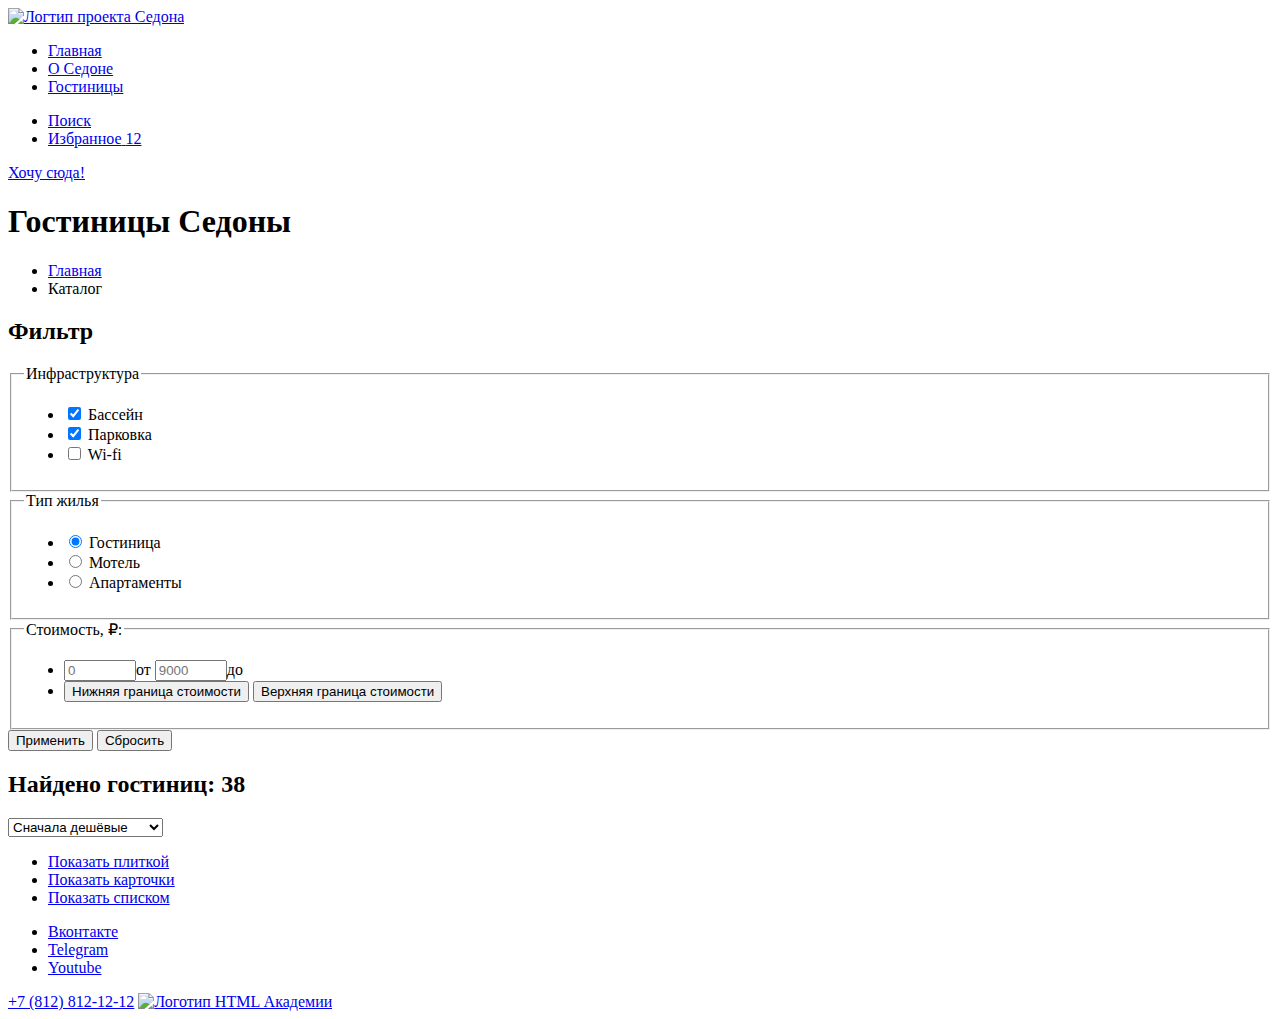
==== catalog.html @ f73c1d88 "Исправление ошибок в каталоге" ====
<!DOCTYPE html>
<html lang="ru">

  <head>
    <meta charset="utf-8">
    <title>Каталог</title>
  </head>
  <body>
    <header class="main-header">
      <a href="index.html">
        <img class="main-header-logo" src="" alt="Логтип проекта Седона">
      </a>
      <nav class="navigation">
        <ul class="navigation-list">
          <li class="navigation-item">
            <a class="navigation-link" href="index.html">Главная</a>
          </li>
          <li class="navigation-item">
            <a class="navigation-link" href="#">О Седоне</a>
          </li>
          <li class="navigation-item">
            <a class="navigation-link-selected" href="catalog.html">Гостиницы</a>
          </li>
        </ul>
        <ul class="navigation-user">
          <li class="navigation-user-item">
            <a class="navigation-user-link-search" href="#">
              <span class="visually-hidden">Поиск</span></a>
          </li>
          <li class="navigation-user-item">
            <a class="navigation-user-link-favorite" href="#">
              <span class="visually-hidden">Избранное</span>
              <span class="notification-favorite">12</span></a>
          </li>
        </ul>
        <a class="navigation-link-wanna-go-here" href="#">Хочу сюда!</a>
      </nav>
    </header>
    <main class="main-catalog">
      <header class="inner-header">
        <h1 class="inner-header-title">Гостиницы Седоны</h1>
        <ul class="breadcrumbs">
          <li class="breadcrumbs-item">
            <a class="breadcrumbs-link" href="index.html">Главная</a>
          </li>
          <li class="breadcrumbs-item">
            <a class="breadcrumbs-link">Каталог</a>
          </li>
        </ul>
      </header>
      <section class="catalog-filter">
        <h2 class="visually-hidden">Фильтр</h2>
        <form class="catalog-filter" action="https://echo.htmlacademy.ru/" method="get">
          <fieldset class="catalog-filter-group" title="Выберите необходимые пункты">
            <legend class="catalog-filter-title">Инфраструктура</legend>
            <ul class="catalog-filter-list">
              <li class="catalog-filter-list-item">
                <label class="control">
                  <input class="control-input" type="checkbox" name="swimmingpool" checked>

                  Бассейн
                </label>
              </li>
              <li class="catalog-filter-list-item">
                <label class="control">
                  <input class="control-input" type="checkbox" name="parking" checked>

                  Парковка
                </label>
              </li>
              <li class="catalog-filter-list-item">
                <label class="control">
                  <input class="control-input" type="checkbox" name="wi-fi">

                  Wi-fi
                </label>
              </li>
            </ul>
          </fieldset>

          <fieldset class="catalog-filter-group" title="Выберите тип жилья">
            <legend class="catalog-filter-title">Тип жилья</legend>
            <ul class="catalog-filter-list">
              <li class="catalog-filter-item">
                <label class="control">
                  <input class="control-input" type="radio" name="type-of-housing" value="hotel" checked>
                  Гостиница
                </label>
              </li>
              <li class="catalog-filter-item">
                <label class="control">
                  <input class="control-input" type="radio" name="type-of-housing" value="motel">
                  Мотель
                </label>
              </li>
              <li class="catalog-filter-item">
                <label class="control">
                  <input class="control-input" type="radio" name="type-of-housing" value="apartments">
                  Апартаменты
                </label>
              </li>
            </ul>
          </fieldset>
          <fieldset class="catalog-filter-group" title="Введите стоимость">
            <legend class="catalog-filter-title">Стоимость, ₽:</legend>
            <ul class="catalog-filter-group-price">
              <li class="catalog-filter-group-price-inputs">
                <label class="catalog-filter-price-range"><input type="number" placeholder="0" min="0" max="9000"
                    name="min-price-interval">от</label>
                <label class="catalog-filter-price-range"><input type="number" placeholder="9000" min="0" max="9000"
                    name="max-price-interval">до</label>
              </li>
              <li class="catalog-filter-group-price-slider">
                <button class="catalog-filter-group-price-slider-button-min" type="button">
                  <span class="visually-hidden">Нижняя граница стоимости</span>
                </button>
                <button class="catalog-filter-group-price-slider-button-max" type="button">
                  <span class="visually-hidden">Верхняя граница стоимости</span>
                </button>
              </li>
            </ul>
          </fieldset>
          <button class="catalog-filter-button-submit" type="submit">Применить</button>
          <button class="catalog-filter-button-reset" type="reset">Сбросить</button>
        </form>
      </section>
      <section class="catalog-filter-results">
        <h2 class="catalog-filter-results-title">Найдено гостиниц: <span
            class="catalog-filter-results-title-quantity">38</span></h2>
        <select class="catalog-filter-results-select">
          <option value="cheap">Сначала дешёвые</option>
          <option value="expensive">Сначала дорогие</option>
          <option value="popular">Сначала популярные</option>
        </select>
        <ul class="catalog-filter-results-view-buttons">
          <li class="catalog-filter-results-view-item">
            <a href="#" class="catalog-filter-results-button-selected">
              <span class="visually-hidden">Показать плиткой</span>
            </a>
          </li>
          <li class="catalog-filter-results-view-item">
            <a class="catalog-filter-results-button" href="#">
              <span class="visually-hidden">Показать карточки</span>
            </a>
          </li>
          <li class="catalog-filter-results-view-item">
            <a class="catalog-filter-results-button" href="#">
              <span class="visually-hidden">Показать списком</span>
            </a>
          </li>
        </ul>
      </section>
    </main>
    <footer class="catalog-footer">
      <section class="footer-social">
        <ul class="footer-social-list">
          <li class="footer-social-list-item">
            <a class="footer-social-list-vk" href="https://vk.com/htmlacademy">
              <span class="visually-hidden">Вконтакте</span>
            </a>
          </li>
          <li class="footer-social-list-item">
            <a class="footer-social-list-telegram" href="https://t.me/htmlacademy">
              <span class="visually-hidden">Telegram</span>
            </a>
          </li>
          <li class="footer-social-list-item">
            <a class="footer-social-list-youtube" href="https://www.youtube.com/user/htmlacademyru">
              <span class="visually-hidden">Youtube</span>
            </a>
          </li>
        </ul>
      </section>
      <a class="phone-number" href="tel:+78128121212">+7 (812) 812-12-12</a>
      <a class="htmlacademy-link" href="https://htmlacademy.ru/">
        <img class="htmlacademy-logo" src="" alt="Логотип HTML Академии">
      </a>
    </footer>
  </body>
</html>
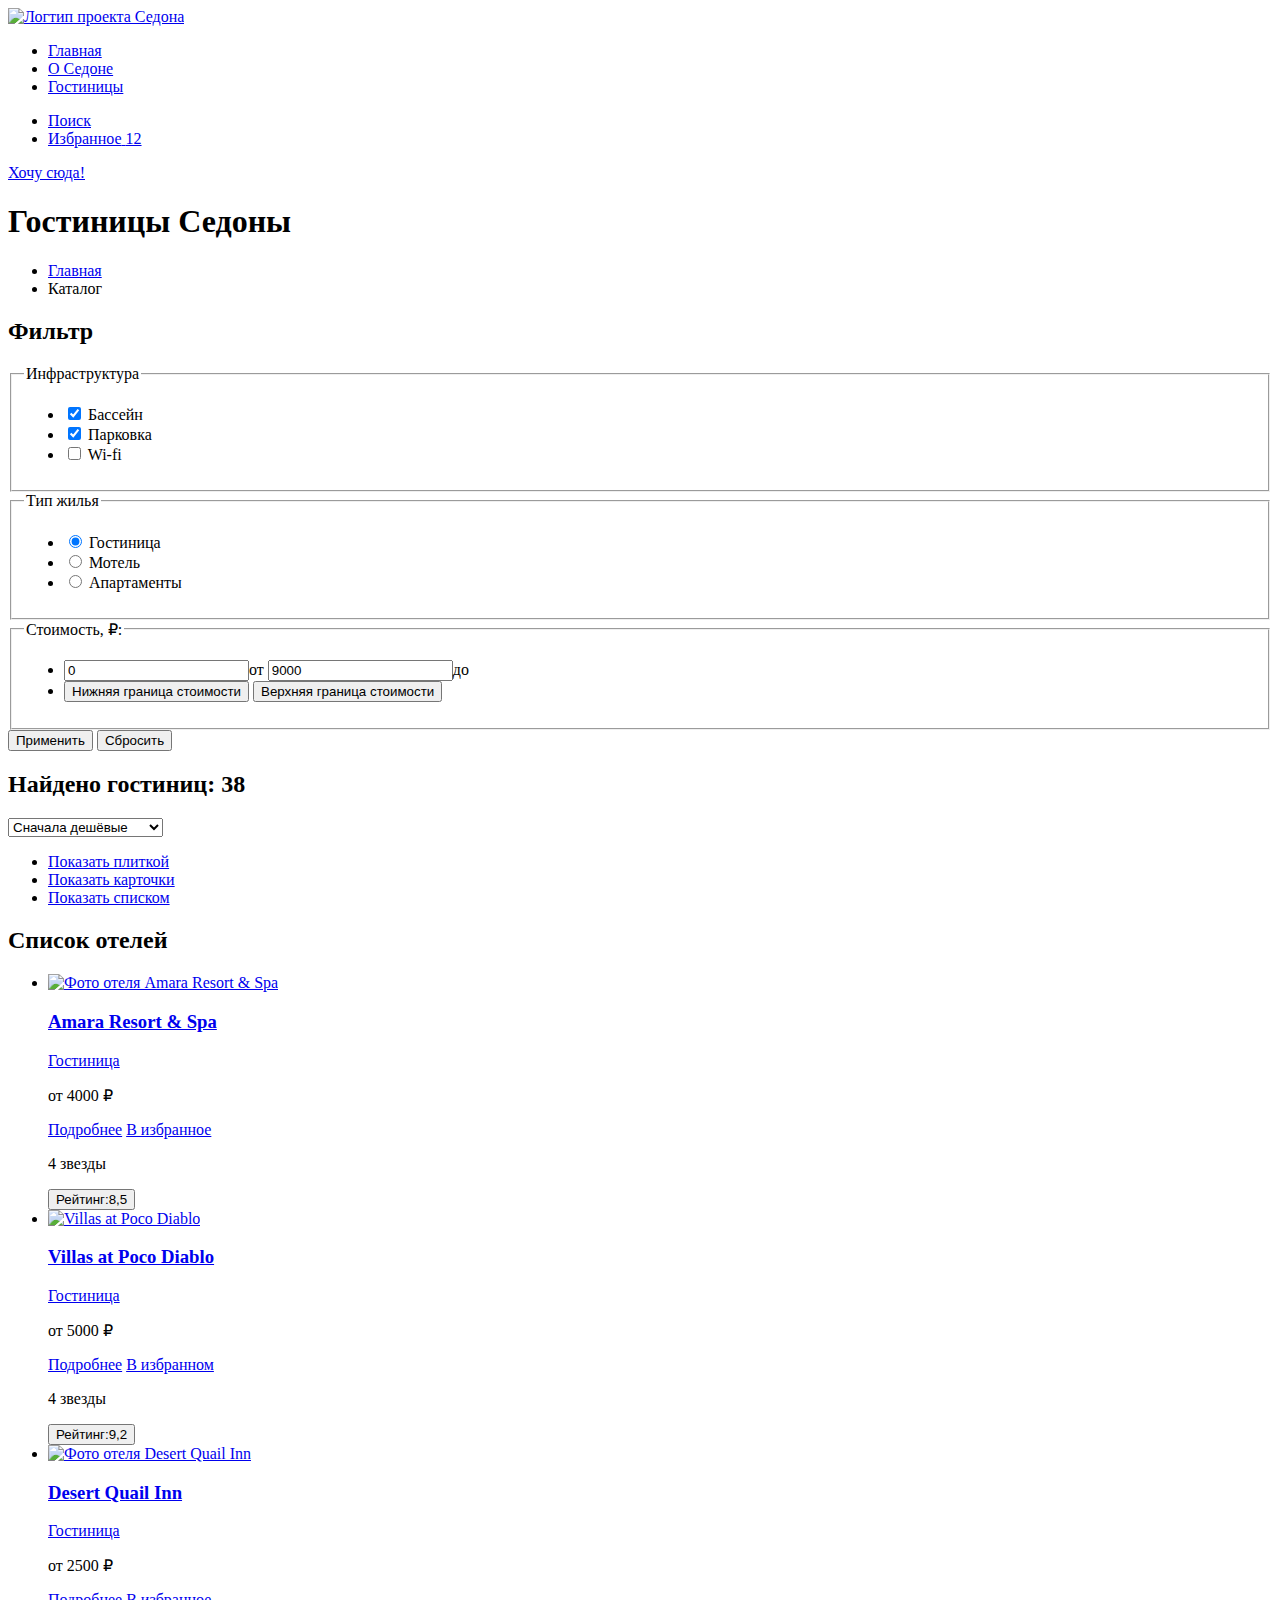
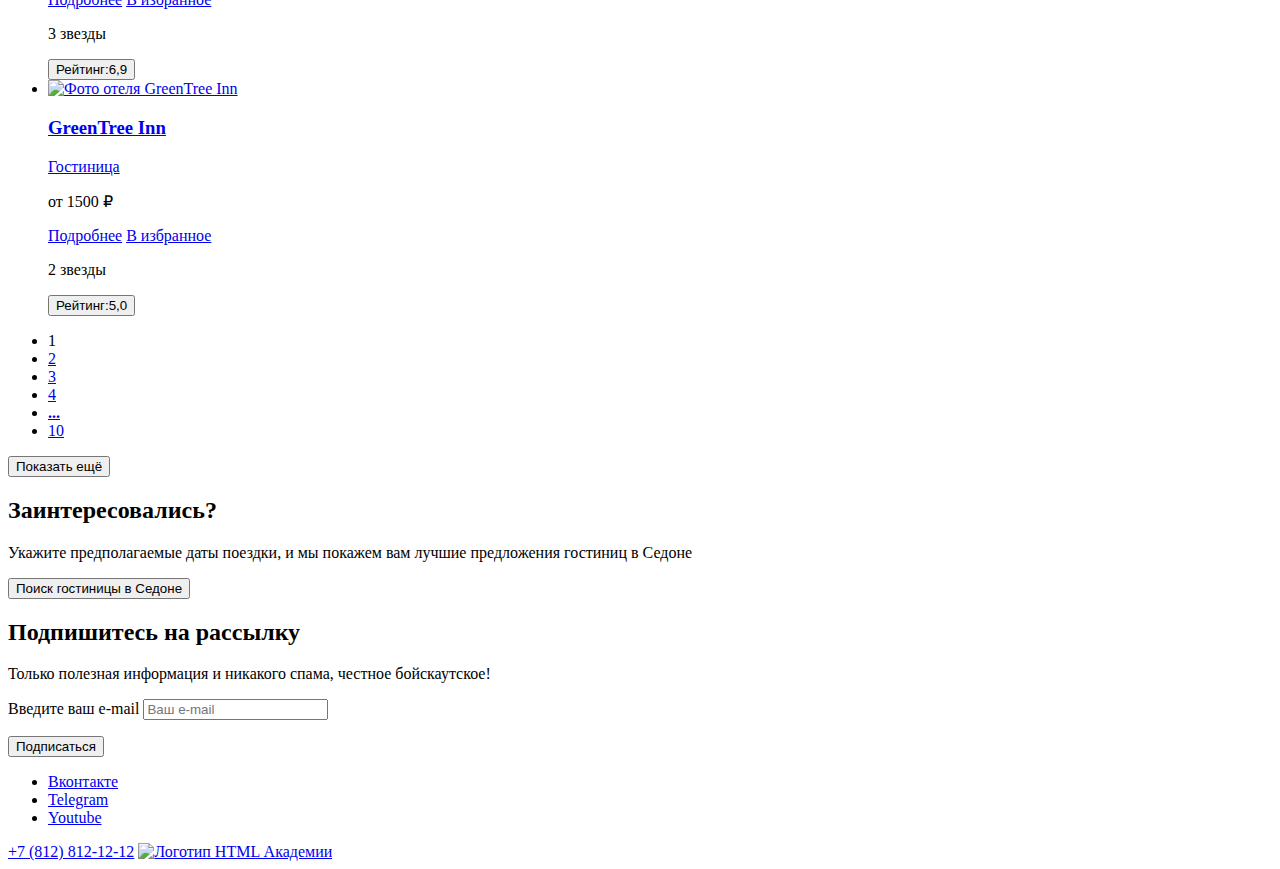
==== commit 10deff62: "Добавляет разметку главной и каталога" ====
--- a/catalog.html
+++ b/catalog.html
@@ -33,7 +33,7 @@
               <span class="notification-favorite">12</span></a>
           </li>
         </ul>
-        <a class="navigation-link-wanna-go-here" href="#">Хочу сюда!</a>
+        <a class="button button-brown" href="#">Хочу сюда!</a>
       </nav>
     </header>
     <main class="main-catalog">
@@ -77,7 +77,6 @@
               </li>
             </ul>
           </fieldset>
-
           <fieldset class="catalog-filter-group" title="Выберите тип жилья">
             <legend class="catalog-filter-title">Тип жилья</legend>
             <ul class="catalog-filter-list">
@@ -104,17 +103,17 @@
           <fieldset class="catalog-filter-group" title="Введите стоимость">
             <legend class="catalog-filter-title">Стоимость, ₽:</legend>
             <ul class="catalog-filter-group-price">
-              <li class="catalog-filter-group-price-inputs">
-                <label class="catalog-filter-price-range"><input type="number" placeholder="0" min="0" max="9000"
+              <li class="catalog-filter-price-inputs">
+                <label class="catalog-filter-price-range"><input type="number" value="0" min="0"
                     name="min-price-interval">от</label>
-                <label class="catalog-filter-price-range"><input type="number" placeholder="9000" min="0" max="9000"
+                <label class="catalog-filter-price-range"><input type="number" value="9000" min="0"
                     name="max-price-interval">до</label>
               </li>
-              <li class="catalog-filter-group-price-slider">
-                <button class="catalog-filter-group-price-slider-button-min" type="button">
+              <li class="catalog-filter-price-slider">
+                <button class="catalog-filter-button-min" type="button">
                   <span class="visually-hidden">Нижняя граница стоимости</span>
                 </button>
-                <button class="catalog-filter-group-price-slider-button-max" type="button">
+                <button class="catalog-filter-button-max" type="button">
                   <span class="visually-hidden">Верхняя граница стоимости</span>
                 </button>
               </li>
@@ -134,7 +133,7 @@
         </select>
         <ul class="catalog-filter-results-view-buttons">
           <li class="catalog-filter-results-view-item">
-            <a href="#" class="catalog-filter-results-button-selected">
+            <a class="catalog-filter-results-button-item catalog-filter-results-button-item-selected" href="#">
               <span class="visually-hidden">Показать плиткой</span>
             </a>
           </li>
@@ -149,6 +148,125 @@
             </a>
           </li>
         </ul>
+      </section>
+      <section class="catalog-cards">
+        <h2 class="visually-hidden">Список отелей</h2>
+        <ul class="catalog-cards-list">
+          <li class="catalog-cards-item">
+            <a class="card-link" href="#">
+              <img class="card-image" src="#" alt="Фото отеля Amara Resort & Spa">
+              <h3 class="card-title">Amara Resort & Spa</h3>
+              <p class="card-type-of-housing">Гостиница</p>
+            </a>
+            <p class="card-price">от 4000 ₽</p>
+            <p class="card-price-buttons">
+              <a class="button button-brown" href="#">Подробнее</a>
+              <a class="button button-blue" href="#">В избранное</a>
+            </p>
+            <div class="catalog-card-rating">
+              <p class="rating-star rating-star-four">
+                <span class="visually-hidden">4 звезды</span>
+              </p>
+            </div>
+            <button class="button button-gray" type="button">Рейтинг:8,5</button>
+          </li>
+          <li class="catalog-cards-item">
+            <a class="card-link" href="#">
+              <img class="card-image" src="#" alt="Villas at Poco Diablo">
+              <h3 class="card-title">Villas at Poco Diablo</h3>
+              <p class="card-type-of-housing">Гостиница</p>
+            </a>
+            <p class="card-price">от 5000 ₽</p>
+            <p class="card-price-buttons">
+              <a class="button button-brown" href="#">Подробнее</a>
+              <a class="button button-green" href="#">В избранном</a>
+            </p>
+            <div class="catalog-card-rating">
+              <p class="rating-star rating-star-four">
+                <span class="visually-hidden">4 звезды</span>
+              </p>
+            </div>
+            <button class="button button-gray" type="button">Рейтинг:9,2</button>
+          </li>
+          <li class="catalog-cards-item">
+            <a class="card-link" href="#">
+              <img class="card-image" src="#" alt="Фото отеля Desert Quail Inn">
+              <h3 class="card-title">Desert Quail Inn</h3>
+              <p class="card-type-of-housing">Гостиница</p>
+            </a>
+            <p class="card-price">от 2500 ₽</p>
+            <p class="card-price-buttons">
+              <a class="button button-brown" href="#">Подробнее</a>
+              <a class="button button-blue" href="#">В избранное</a>
+            </p>
+            <div class="catalog-card-rating">
+              <p class="rating-star rating-star-three">
+                <span class="visually-hidden">3 звезды</span>
+              </p>
+            </div>
+            <button class="button button-gray" type="button">Рейтинг:6,9</button>
+          </li>
+          <li class="catalog-cards-item">
+            <a class="card-link" href="#">
+              <img class="card-image" src="#" alt="Фото отеля GreenTree Inn">
+              <h3 class="card-title">GreenTree Inn</h3>
+              <p class="card-type-of-housing">Гостиница</p>
+            </a>
+            <p class="card-price">от 1500 ₽</p>
+            <p class="card-price-buttons">
+              <a class="button button-brown" href="#">Подробнее</a>
+              <a class="button button-blue" href="#">В избранное</a>
+            </p>
+            <div class="catalog-card-rating">
+              <p class="rating-star rating-star-two">
+                <span class="visually-hidden">2 звезды</span>
+              </p>
+            </div>
+            <button class="button button-gray" type="button">Рейтинг:5,0</button>
+          </li>
+        </ul>
+      </section>
+      <section class="catalog-pagination">
+        <ul class="pagination">
+          <li class="pagination-item">
+            <a class="pagination-link pagination-current">1</a>
+          </li>
+          <li class="pagination-item">
+            <a class="pagination-link" href="#">2</a>
+          </li>
+          <li class="pagination-item">
+            <a class="pagination-link" href="#">3</a>
+          </li>
+          <li class="pagination-item">
+            <a class="pagination-link" href="#">4</a>
+          </li>
+          <li class="pagination-item">
+            <a class="pagination-link pagination-hidden" href="#">
+              <b class="visually-hidden">...</b>
+            </a>
+          </li>
+          <li class="pagination-item">
+            <a class="pagination-link" href="#">10</a>
+          </li>
+        </ul>
+        <button class="button pagination-show-more" type="button">Показать ещё</button>
+      </section>
+      <section class="interested interested-catalog">
+        <h2 class="interested-title">Заинтересовались?</h2>
+        <p class="interested-subtitle">Укажите предполагаемые даты поездки, и мы покажем вам лучшие предложения
+          гостиниц в Седоне</p>
+        <button class="interested-button" type="button">Поиск гостиницы в Седоне</button>
+      </section>
+      <section class="subscription">
+        <h2 class="subscription-title">Подпишитесь на рассылку</h2>
+        <p class="subscription-subtitle">Только полезная информация и никакого спама, честное бойскаутское!</p>
+        <form class="subscription-form" action="https://echo.htmlacademy.ru/" method="post">
+          <p class="subscription-form-input-field">
+            <label class="visually-hidden" for="email">Введите ваш e-mail</label>
+            <input type="email" id="email" name="email-subscription" placeholder="Ваш e-mail" required>
+          </p>
+          <button class="subscription-form-button" type="submit">Подписаться</button>
+        </form>
       </section>
     </main>
     <footer class="catalog-footer">
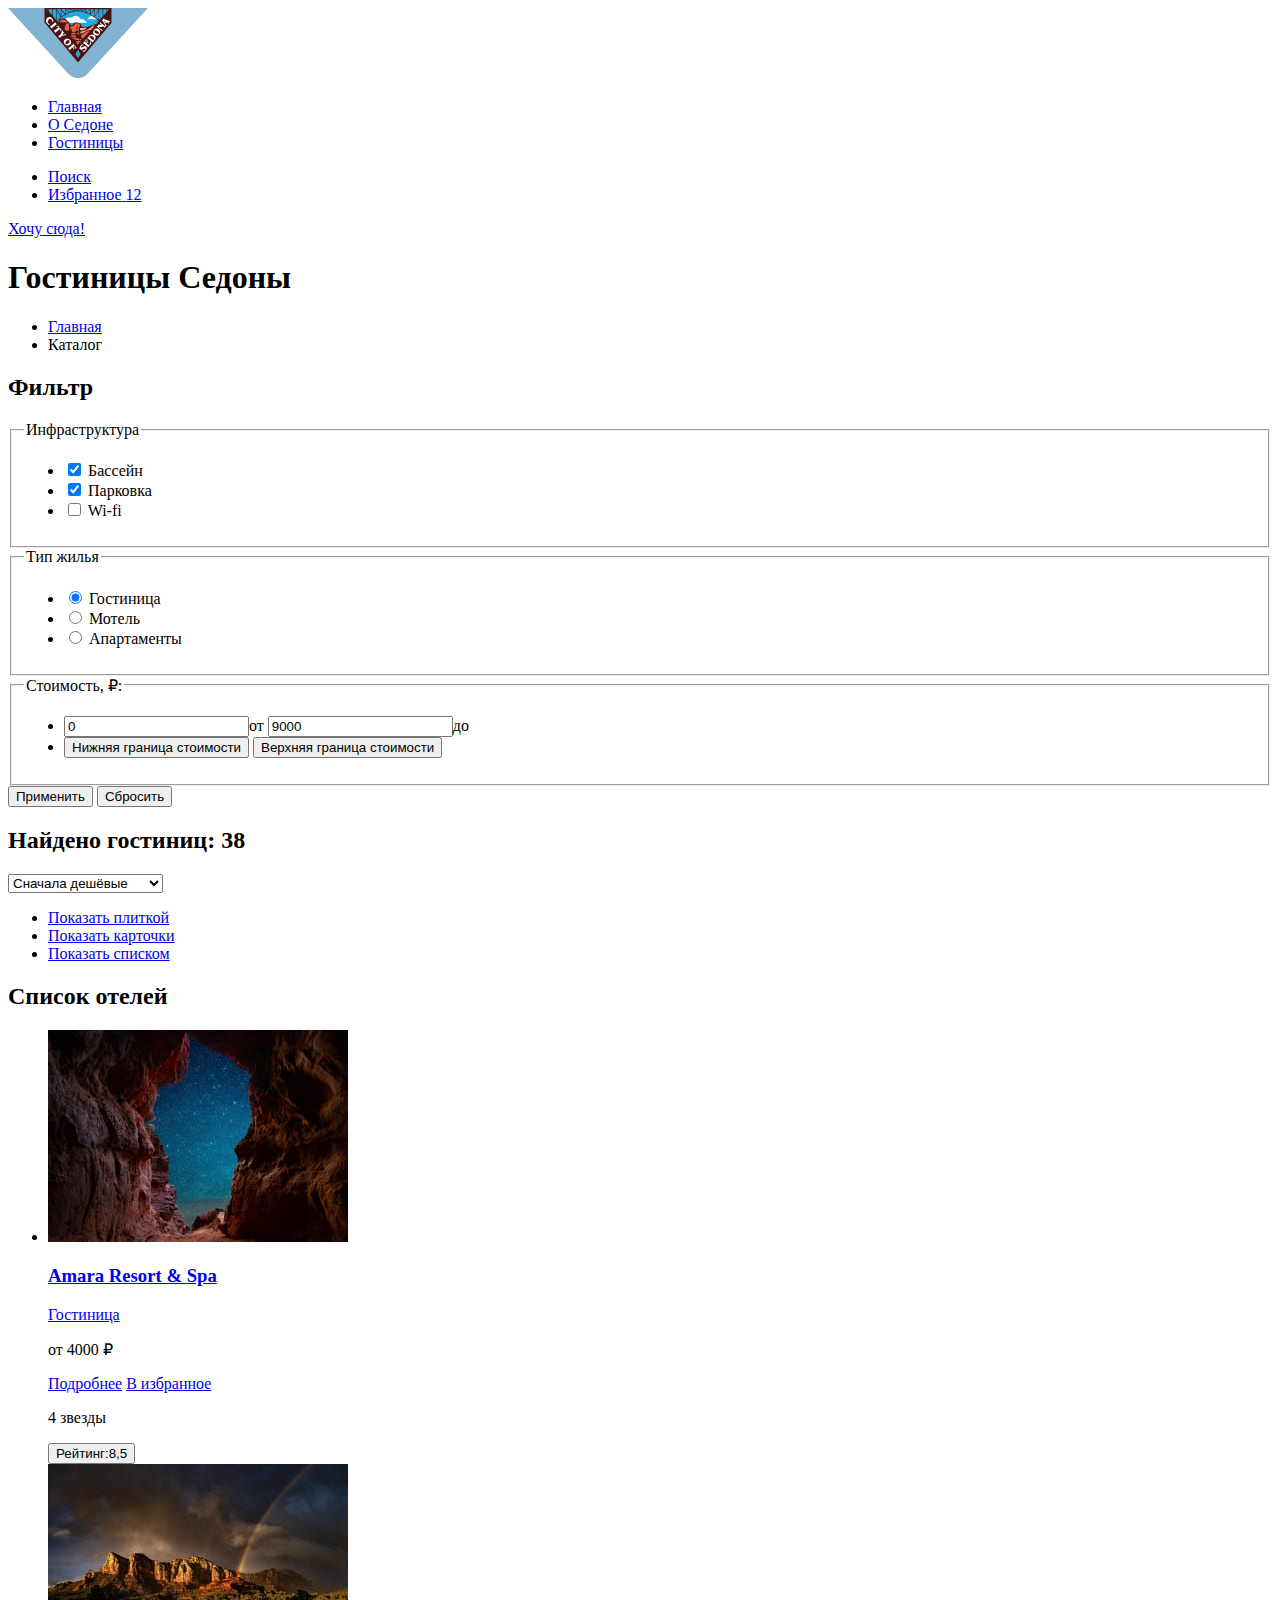
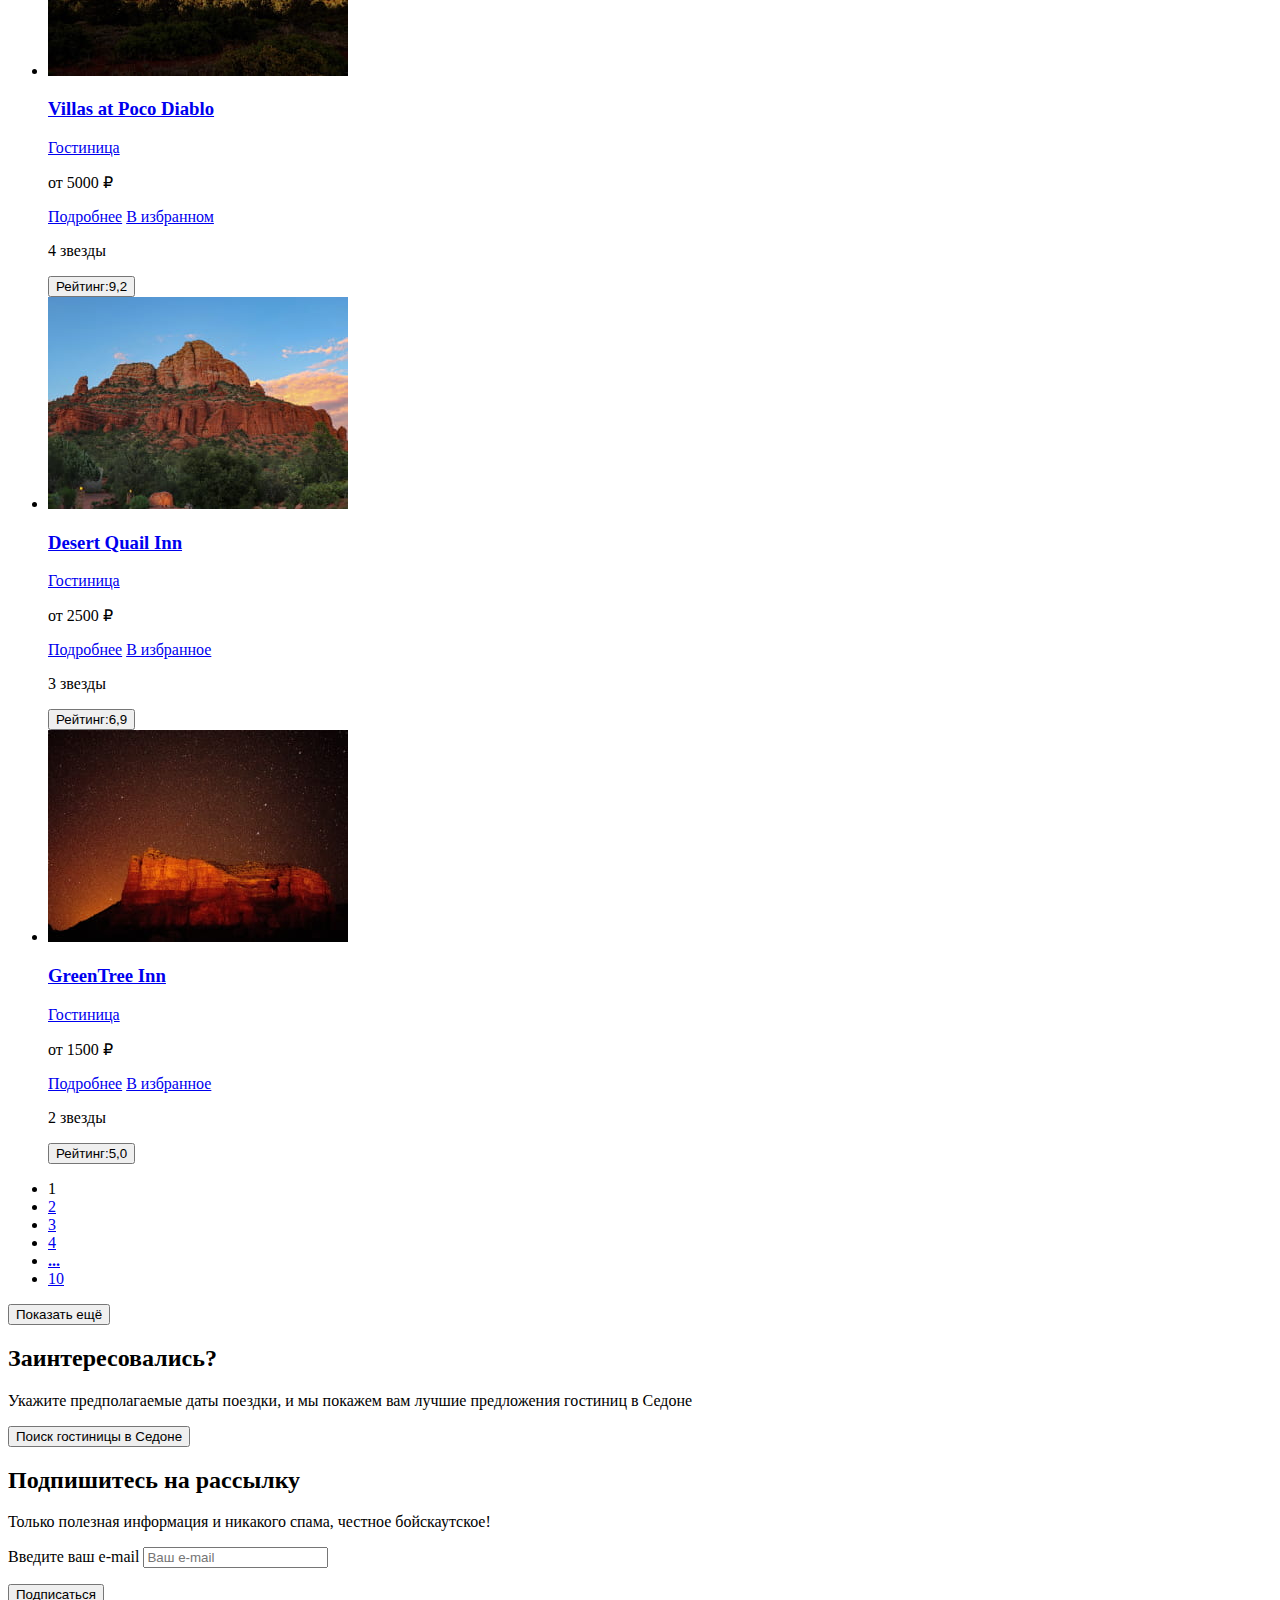
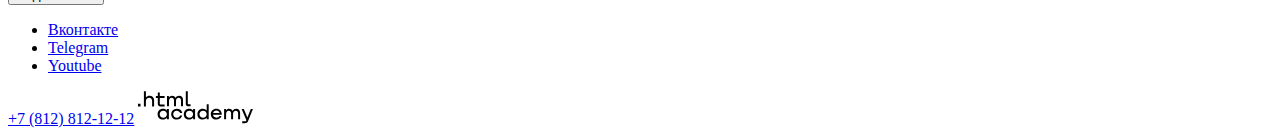
==== commit 5843939d: "Добавляет контентные изображения" ====
--- a/catalog.html
+++ b/catalog.html
@@ -8,7 +8,7 @@
   <body>
     <header class="main-header">
       <a href="index.html">
-        <img class="main-header-logo" src="" alt="Логтип проекта Седона">
+        <img class="main-header-logo" src="images/logo.svg" alt="Логтип проекта Седона">
       </a>
       <nav class="navigation">
         <ul class="navigation-list">
@@ -154,7 +154,7 @@
         <ul class="catalog-cards-list">
           <li class="catalog-cards-item">
             <a class="card-link" href="#">
-              <img class="card-image" src="#" alt="Фото отеля Amara Resort & Spa">
+              <img class="card-image" src="images/hotel-1.jpg" width="300" height="212" alt="Фото отеля Amara Resort & Spa">
               <h3 class="card-title">Amara Resort & Spa</h3>
               <p class="card-type-of-housing">Гостиница</p>
             </a>
@@ -172,7 +172,7 @@
           </li>
           <li class="catalog-cards-item">
             <a class="card-link" href="#">
-              <img class="card-image" src="#" alt="Villas at Poco Diablo">
+              <img class="card-image" src="images/hotel-2.jpg" width="300" height="212" alt="Villas at Poco Diablo">
               <h3 class="card-title">Villas at Poco Diablo</h3>
               <p class="card-type-of-housing">Гостиница</p>
             </a>
@@ -190,7 +190,7 @@
           </li>
           <li class="catalog-cards-item">
             <a class="card-link" href="#">
-              <img class="card-image" src="#" alt="Фото отеля Desert Quail Inn">
+              <img class="card-image" src="images/hotel-3.jpg" width="300" height="212" alt="Фото отеля Desert Quail Inn">
               <h3 class="card-title">Desert Quail Inn</h3>
               <p class="card-type-of-housing">Гостиница</p>
             </a>
@@ -208,7 +208,7 @@
           </li>
           <li class="catalog-cards-item">
             <a class="card-link" href="#">
-              <img class="card-image" src="#" alt="Фото отеля GreenTree Inn">
+              <img class="card-image" src="images/hotel-4.jpg" width="300" height="212" alt="Фото отеля GreenTree Inn">
               <h3 class="card-title">GreenTree Inn</h3>
               <p class="card-type-of-housing">Гостиница</p>
             </a>
@@ -291,7 +291,7 @@
       </section>
       <a class="phone-number" href="tel:+78128121212">+7 (812) 812-12-12</a>
       <a class="htmlacademy-link" href="https://htmlacademy.ru/">
-        <img class="htmlacademy-logo" src="" alt="Логотип HTML Академии">
+        <img class="htmlacademy-logo" src="images/html-logo.svg" width="115" height="33" alt="Логотип HTML Академии">
       </a>
     </footer>
   </body>
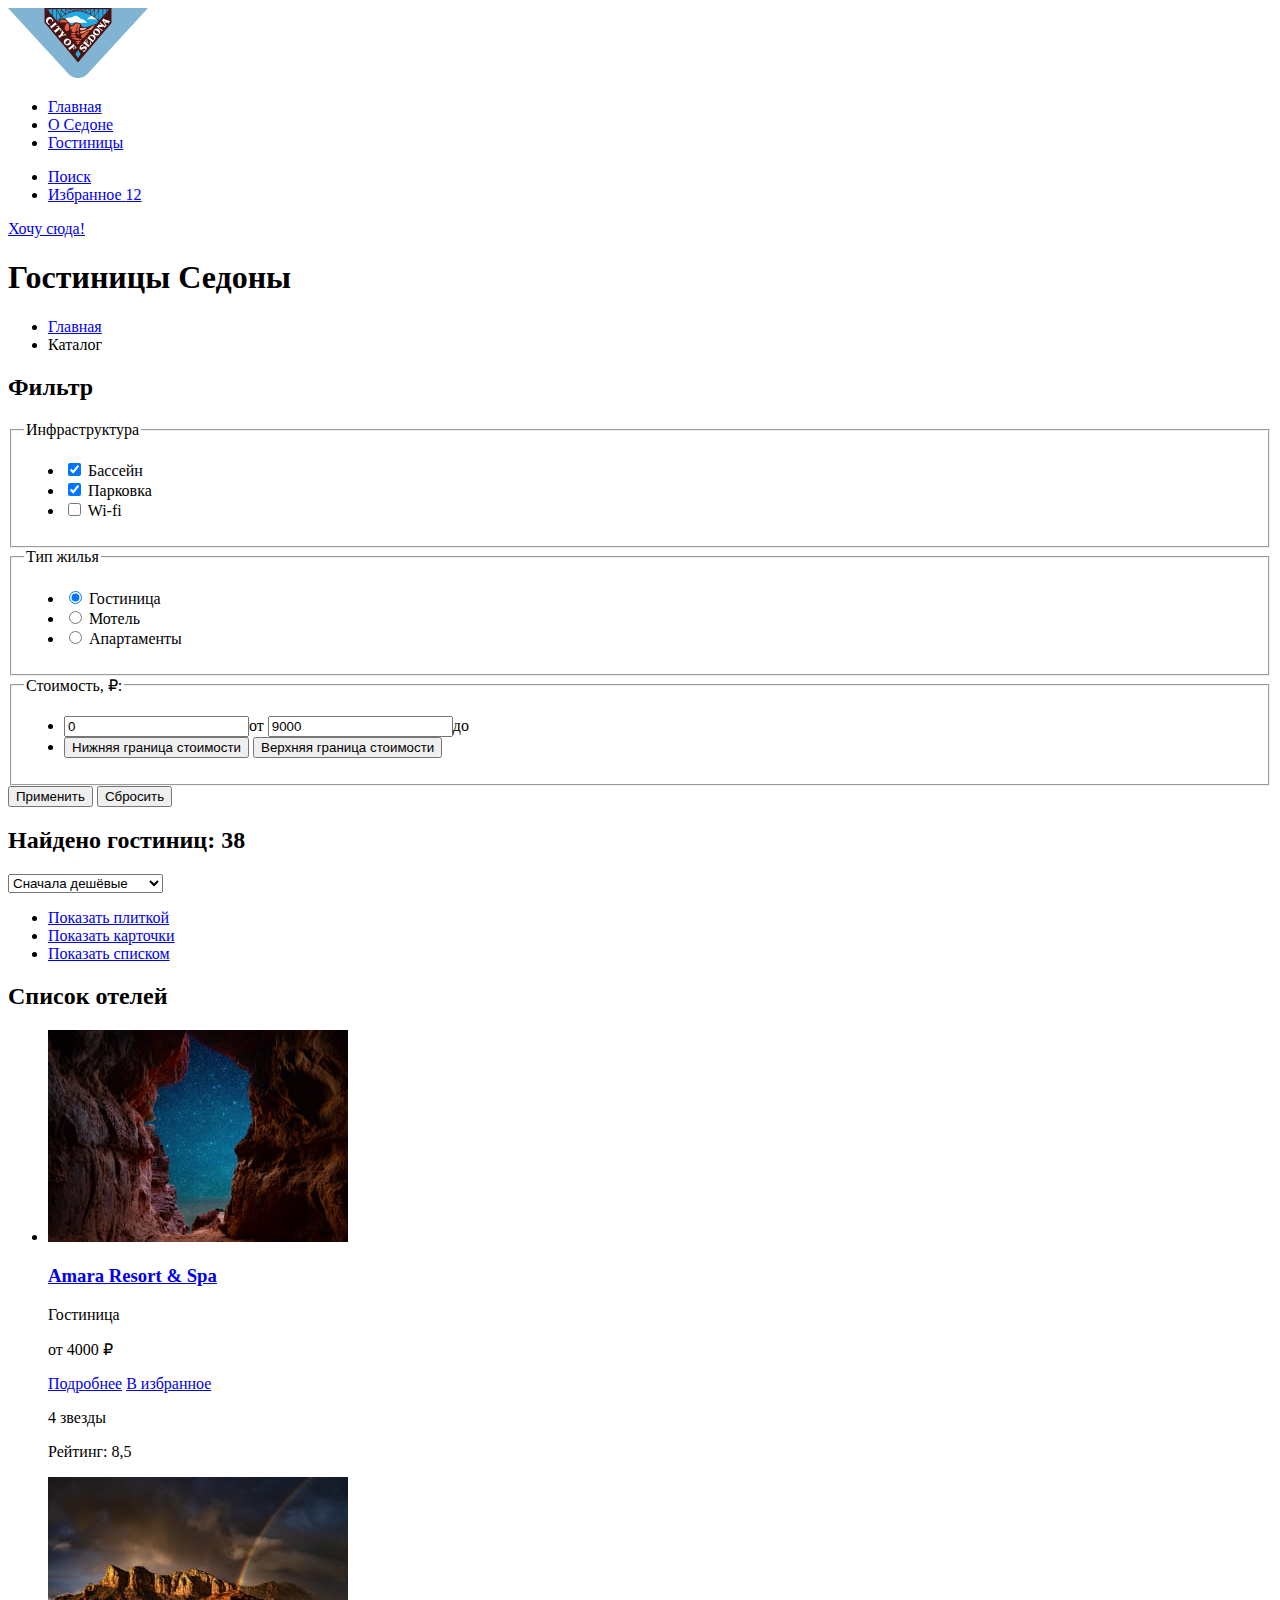
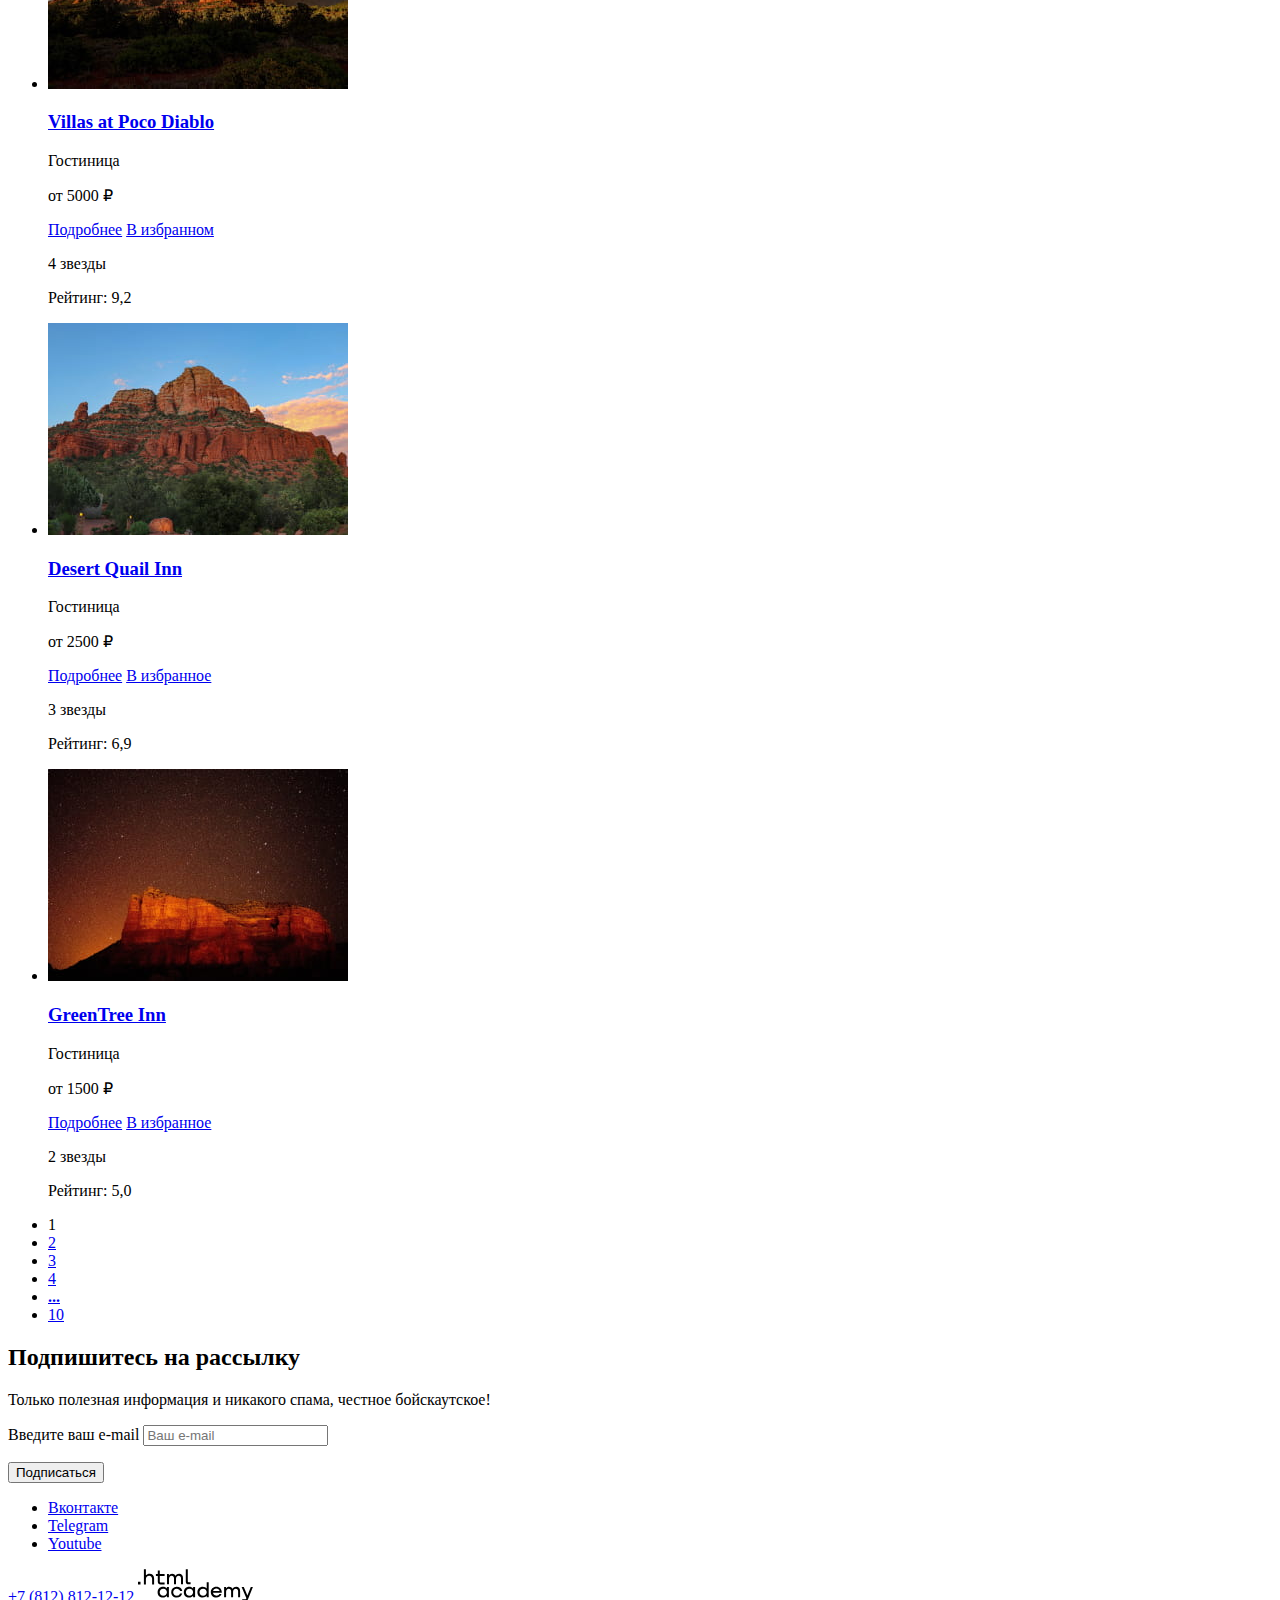
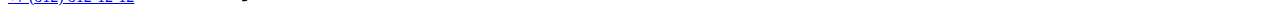
==== commit 1c1aae6a: "Обновляет файлы разметки для подключения стилей" ====
--- a/catalog.html
+++ b/catalog.html
@@ -4,7 +4,9 @@
   <head>
     <meta charset="utf-8">
     <title>Каталог</title>
+    <link rel="stylesheet" href="./styles/styles.css">
   </head>
+
   <body>
     <header class="main-header">
       <a href="index.html">
@@ -13,13 +15,15 @@
       <nav class="navigation">
         <ul class="navigation-list">
           <li class="navigation-item">
-            <a class="navigation-link" href="index.html">Главная</a>
+            <a class="navigation-link" href="index.html">
+              <span class="visually-hidden">Главная</span>
+            </a>
           </li>
           <li class="navigation-item">
             <a class="navigation-link" href="#">О Седоне</a>
           </li>
           <li class="navigation-item">
-            <a class="navigation-link-selected" href="catalog.html">Гостиницы</a>
+            <a class="navigation-link navigation-link-selected" href="catalog.html">Гостиницы</a>
           </li>
         </ul>
         <ul class="navigation-user">
@@ -36,7 +40,7 @@
         <a class="button button-brown" href="#">Хочу сюда!</a>
       </nav>
     </header>
-    <main class="main-catalog">
+    <main class="main-catalog-filter">
       <header class="inner-header">
         <h1 class="inner-header-title">Гостиницы Седоны</h1>
         <ul class="breadcrumbs">
@@ -119,10 +123,11 @@
               </li>
             </ul>
           </fieldset>
-          <button class="catalog-filter-button-submit" type="submit">Применить</button>
-          <button class="catalog-filter-button-reset" type="reset">Сбросить</button>
+          <button class="button catalog-filter-button-submit" type="submit">Применить</button>
+          <button class="button catalog-filter-button-reset" type="reset">Сбросить</button>
         </form>
       </section>
+
       <section class="catalog-filter-results">
         <h2 class="catalog-filter-results-title">Найдено гостиниц: <span
             class="catalog-filter-results-title-quantity">38</span></h2>
@@ -154,10 +159,11 @@
         <ul class="catalog-cards-list">
           <li class="catalog-cards-item">
             <a class="card-link" href="#">
-              <img class="card-image" src="images/hotel-1.jpg" width="300" height="212" alt="Фото отеля Amara Resort & Spa">
+              <img class="card-image" src="images/hotel-1.jpg" width="300" height="212"
+                alt="Фото отеля Amara Resort & Spa">
               <h3 class="card-title">Amara Resort & Spa</h3>
-              <p class="card-type-of-housing">Гостиница</p>
-            </a>
+            </a>
+            <p class="card-type-of-housing">Гостиница</p>
             <p class="card-price">от 4000 ₽</p>
             <p class="card-price-buttons">
               <a class="button button-brown" href="#">Подробнее</a>
@@ -168,14 +174,14 @@
                 <span class="visually-hidden">4 звезды</span>
               </p>
             </div>
-            <button class="button button-gray" type="button">Рейтинг:8,5</button>
+            <p class="catalog-cards-rating">Рейтинг: 8,5</p>
           </li>
           <li class="catalog-cards-item">
             <a class="card-link" href="#">
               <img class="card-image" src="images/hotel-2.jpg" width="300" height="212" alt="Villas at Poco Diablo">
               <h3 class="card-title">Villas at Poco Diablo</h3>
-              <p class="card-type-of-housing">Гостиница</p>
-            </a>
+            </a>
+            <p class="card-type-of-housing">Гостиница</p>
             <p class="card-price">от 5000 ₽</p>
             <p class="card-price-buttons">
               <a class="button button-brown" href="#">Подробнее</a>
@@ -186,14 +192,15 @@
                 <span class="visually-hidden">4 звезды</span>
               </p>
             </div>
-            <button class="button button-gray" type="button">Рейтинг:9,2</button>
-          </li>
-          <li class="catalog-cards-item">
-            <a class="card-link" href="#">
-              <img class="card-image" src="images/hotel-3.jpg" width="300" height="212" alt="Фото отеля Desert Quail Inn">
+            <p class="catalog-cards-rating">Рейтинг: 9,2</p>
+          </li>
+          <li class="catalog-cards-item">
+            <a class="card-link" href="#">
+              <img class="card-image" src="images/hotel-3.jpg" width="300" height="212"
+                alt="Фото отеля Desert Quail Inn">
               <h3 class="card-title">Desert Quail Inn</h3>
-              <p class="card-type-of-housing">Гостиница</p>
-            </a>
+            </a>
+            <p class="card-type-of-housing">Гостиница</p>
             <p class="card-price">от 2500 ₽</p>
             <p class="card-price-buttons">
               <a class="button button-brown" href="#">Подробнее</a>
@@ -204,14 +211,14 @@
                 <span class="visually-hidden">3 звезды</span>
               </p>
             </div>
-            <button class="button button-gray" type="button">Рейтинг:6,9</button>
+            <p class="catalog-cards-rating">Рейтинг: 6,9</p>
           </li>
           <li class="catalog-cards-item">
             <a class="card-link" href="#">
               <img class="card-image" src="images/hotel-4.jpg" width="300" height="212" alt="Фото отеля GreenTree Inn">
               <h3 class="card-title">GreenTree Inn</h3>
-              <p class="card-type-of-housing">Гостиница</p>
-            </a>
+            </a>
+            <p class="card-type-of-housing">Гостиница</p>
             <p class="card-price">от 1500 ₽</p>
             <p class="card-price-buttons">
               <a class="button button-brown" href="#">Подробнее</a>
@@ -222,7 +229,7 @@
                 <span class="visually-hidden">2 звезды</span>
               </p>
             </div>
-            <button class="button button-gray" type="button">Рейтинг:5,0</button>
+            <p class="catalog-cards-rating">Рейтинг: 5,0</p>
           </li>
         </ul>
       </section>
@@ -249,23 +256,16 @@
             <a class="pagination-link" href="#">10</a>
           </li>
         </ul>
-        <button class="button pagination-show-more" type="button">Показать ещё</button>
-      </section>
-      <section class="interested interested-catalog">
-        <h2 class="interested-title">Заинтересовались?</h2>
-        <p class="interested-subtitle">Укажите предполагаемые даты поездки, и мы покажем вам лучшие предложения
-          гостиниц в Седоне</p>
-        <button class="interested-button" type="button">Поиск гостиницы в Седоне</button>
-      </section>
-      <section class="subscription">
-        <h2 class="subscription-title">Подпишитесь на рассылку</h2>
-        <p class="subscription-subtitle">Только полезная информация и никакого спама, честное бойскаутское!</p>
+      </section>
+      <section class="subscription-catalog">
+        <h2 class="subscription-title-catalog">Подпишитесь на рассылку</h2>
+        <p class="subscription-subtitle-catalog">Только полезная информация и никакого спама, честное бойскаутское!</p>
         <form class="subscription-form" action="https://echo.htmlacademy.ru/" method="post">
           <p class="subscription-form-input-field">
             <label class="visually-hidden" for="email">Введите ваш e-mail</label>
             <input type="email" id="email" name="email-subscription" placeholder="Ваш e-mail" required>
           </p>
-          <button class="subscription-form-button" type="submit">Подписаться</button>
+          <button class="button subscription-form-button" type="submit">Подписаться</button>
         </form>
       </section>
     </main>
@@ -295,4 +295,5 @@
       </a>
     </footer>
   </body>
+
 </html>
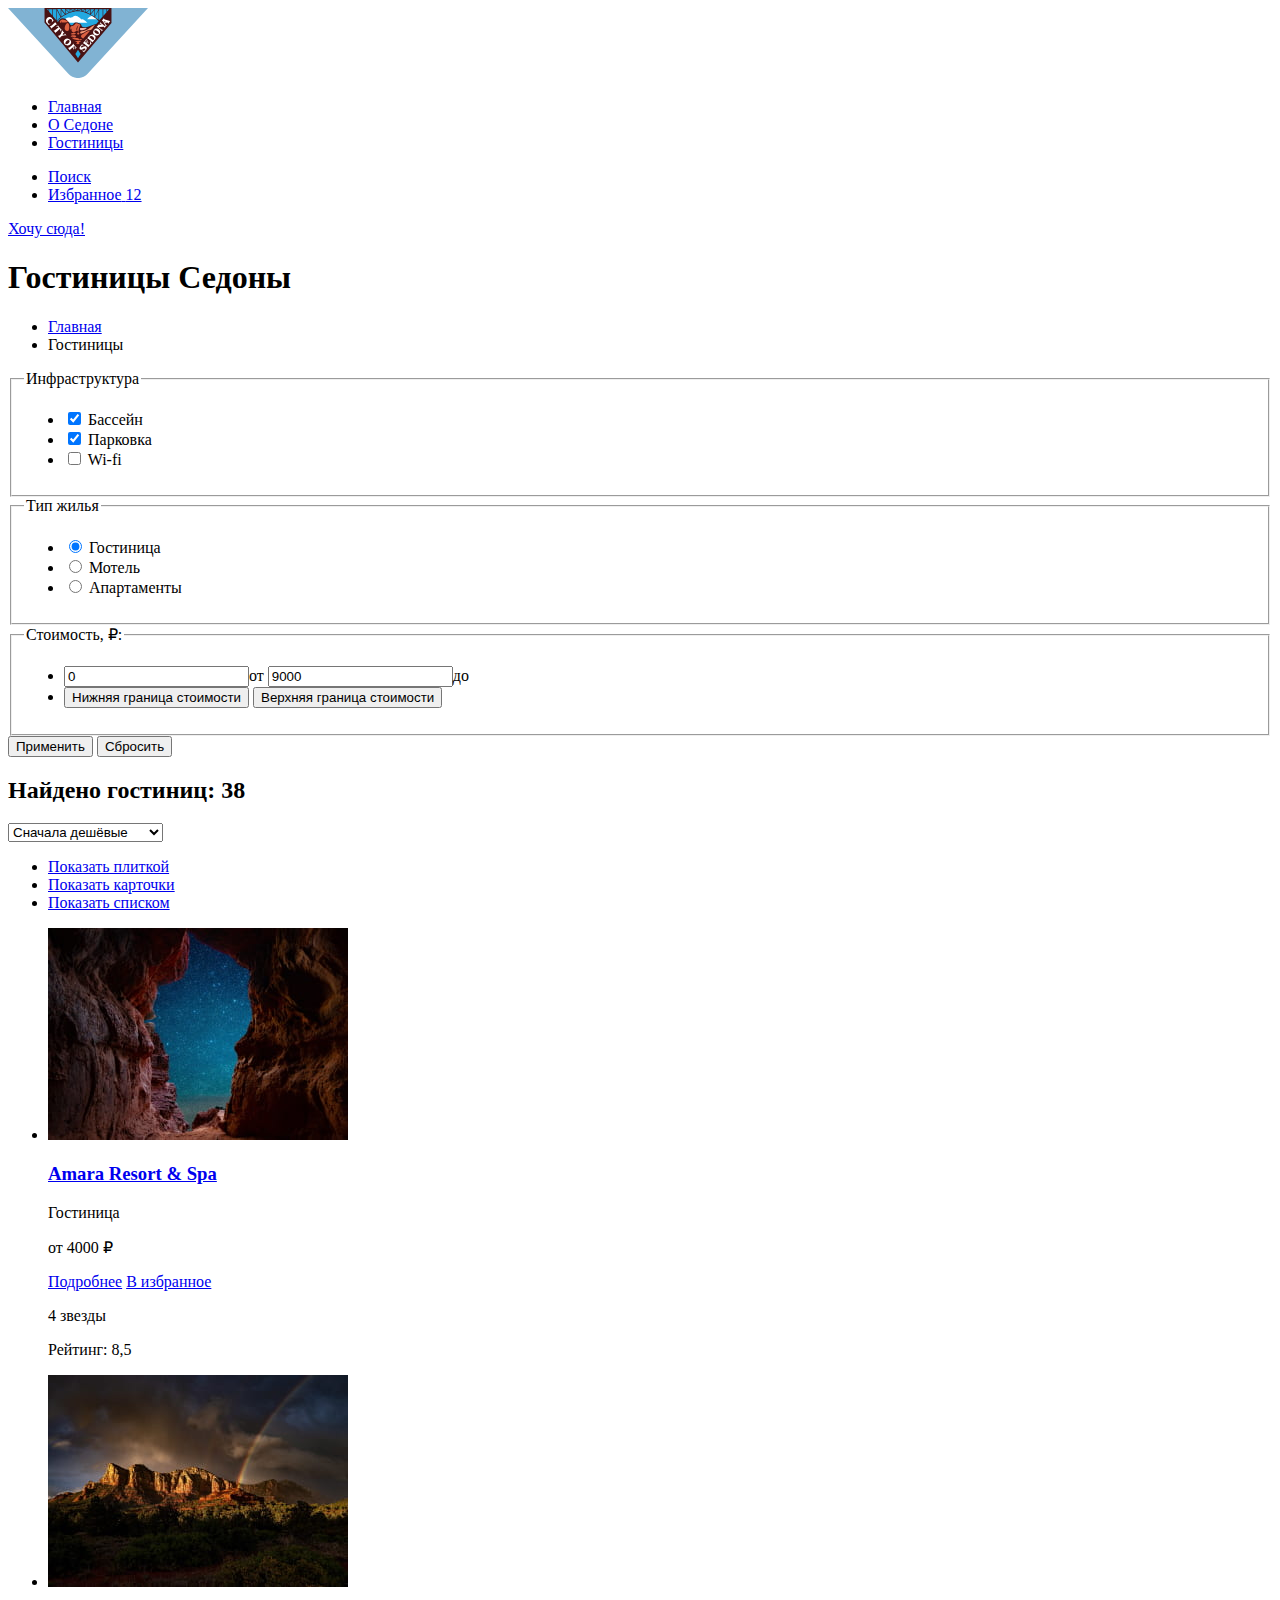
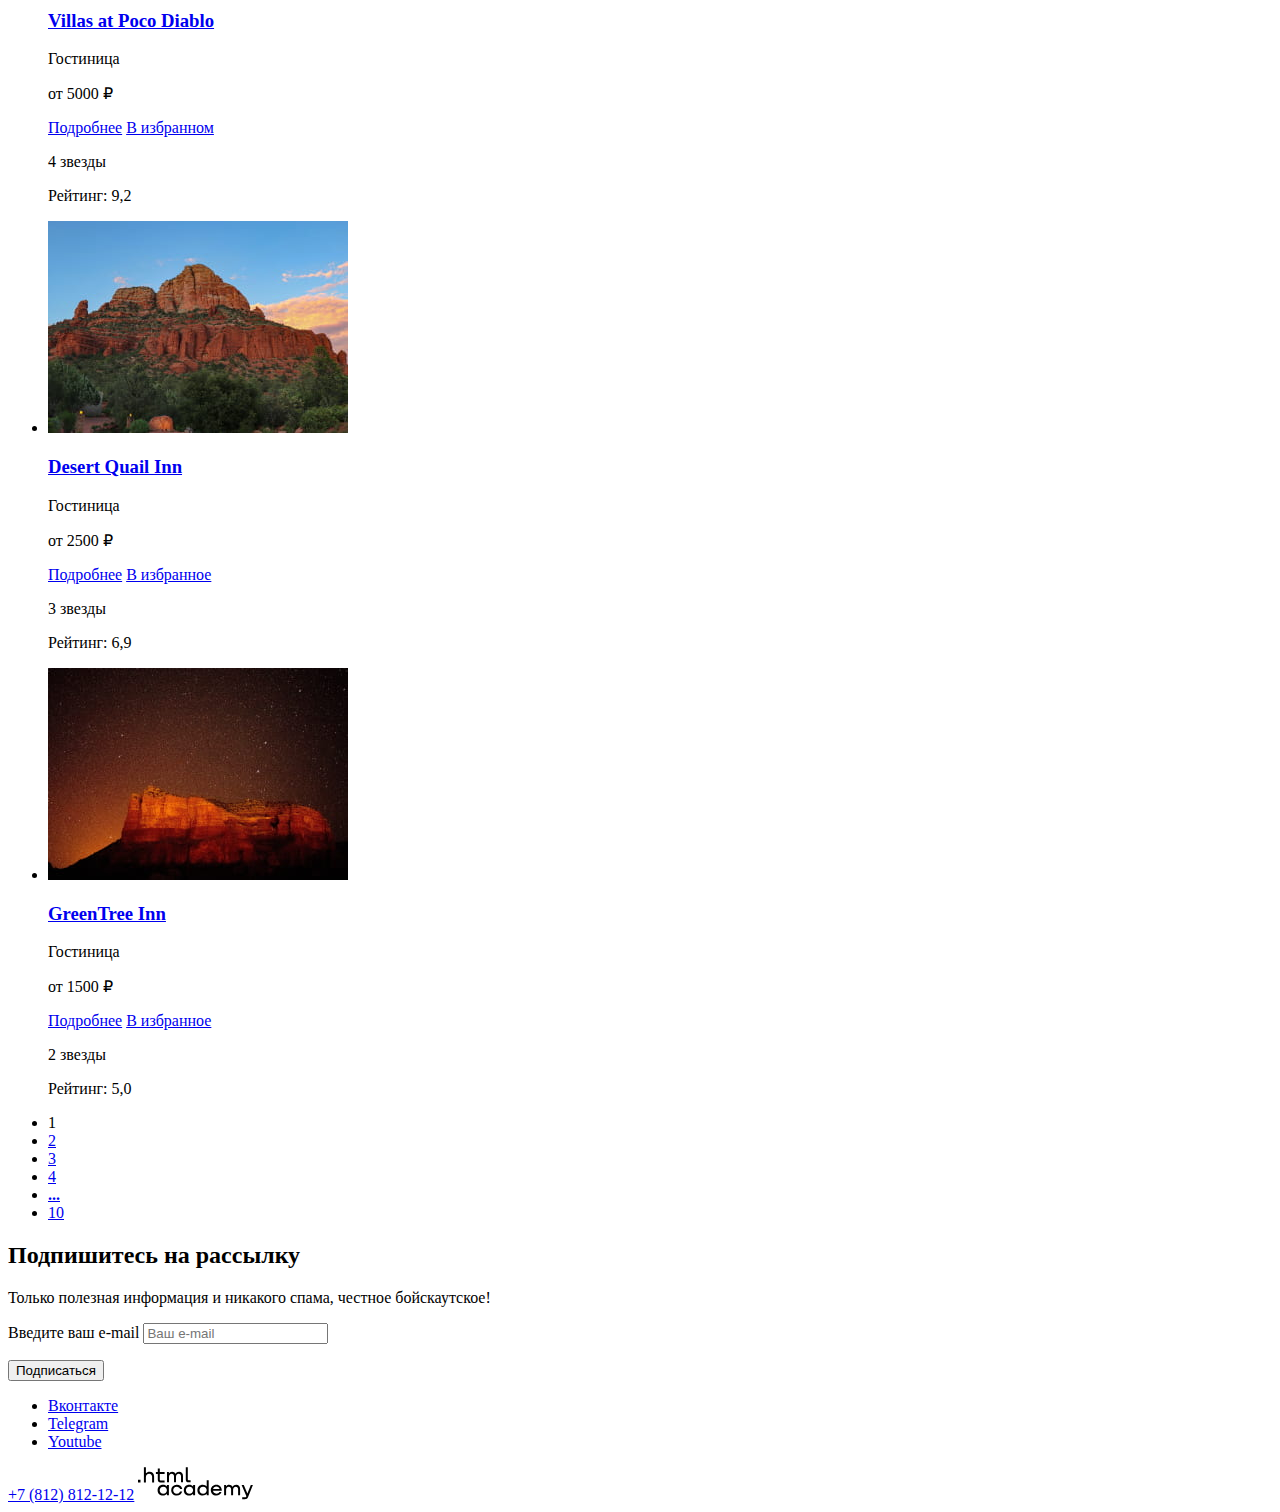
==== commit 40caa87a: "Обновляет страницы с сетками" ====
--- a/catalog.html
+++ b/catalog.html
@@ -8,6 +8,7 @@
   </head>
 
   <body>
+    <div class="page-container">
     <header class="main-header">
       <a href="index.html">
         <img class="main-header-logo" src="images/logo.svg" alt="Логтип проекта Седона">
@@ -40,94 +41,96 @@
         <a class="button button-brown" href="#">Хочу сюда!</a>
       </nav>
     </header>
-    <main class="main-catalog-filter">
-      <header class="inner-header">
-        <h1 class="inner-header-title">Гостиницы Седоны</h1>
-        <ul class="breadcrumbs">
-          <li class="breadcrumbs-item">
-            <a class="breadcrumbs-link" href="index.html">Главная</a>
-          </li>
-          <li class="breadcrumbs-item">
-            <a class="breadcrumbs-link">Каталог</a>
-          </li>
-        </ul>
-      </header>
-      <section class="catalog-filter">
-        <h2 class="visually-hidden">Фильтр</h2>
-        <form class="catalog-filter" action="https://echo.htmlacademy.ru/" method="get">
-          <fieldset class="catalog-filter-group" title="Выберите необходимые пункты">
-            <legend class="catalog-filter-title">Инфраструктура</legend>
-            <ul class="catalog-filter-list">
-              <li class="catalog-filter-list-item">
-                <label class="control">
-                  <input class="control-input" type="checkbox" name="swimmingpool" checked>
-
-                  Бассейн
-                </label>
-              </li>
-              <li class="catalog-filter-list-item">
-                <label class="control">
-                  <input class="control-input" type="checkbox" name="parking" checked>
-
-                  Парковка
-                </label>
-              </li>
-              <li class="catalog-filter-list-item">
-                <label class="control">
-                  <input class="control-input" type="checkbox" name="wi-fi">
-
-                  Wi-fi
-                </label>
-              </li>
-            </ul>
-          </fieldset>
-          <fieldset class="catalog-filter-group" title="Выберите тип жилья">
-            <legend class="catalog-filter-title">Тип жилья</legend>
-            <ul class="catalog-filter-list">
-              <li class="catalog-filter-item">
-                <label class="control">
-                  <input class="control-input" type="radio" name="type-of-housing" value="hotel" checked>
-                  Гостиница
-                </label>
-              </li>
-              <li class="catalog-filter-item">
-                <label class="control">
-                  <input class="control-input" type="radio" name="type-of-housing" value="motel">
-                  Мотель
-                </label>
-              </li>
-              <li class="catalog-filter-item">
-                <label class="control">
-                  <input class="control-input" type="radio" name="type-of-housing" value="apartments">
-                  Апартаменты
-                </label>
-              </li>
-            </ul>
-          </fieldset>
-          <fieldset class="catalog-filter-group" title="Введите стоимость">
-            <legend class="catalog-filter-title">Стоимость, ₽:</legend>
-            <ul class="catalog-filter-group-price">
-              <li class="catalog-filter-price-inputs">
-                <label class="catalog-filter-price-range"><input type="number" value="0" min="0"
-                    name="min-price-interval">от</label>
-                <label class="catalog-filter-price-range"><input type="number" value="9000" min="0"
-                    name="max-price-interval">до</label>
-              </li>
-              <li class="catalog-filter-price-slider">
-                <button class="catalog-filter-button-min" type="button">
-                  <span class="visually-hidden">Нижняя граница стоимости</span>
-                </button>
-                <button class="catalog-filter-button-max" type="button">
-                  <span class="visually-hidden">Верхняя граница стоимости</span>
-                </button>
-              </li>
-            </ul>
-          </fieldset>
-          <button class="button catalog-filter-button-submit" type="submit">Применить</button>
-          <button class="button catalog-filter-button-reset" type="reset">Сбросить</button>
+    <main class="main-catalog-filter main-container">
+      <div class="main-catalog-filter-background">
+        <header class="inner-header">
+          <h1 class="inner-header-title">Гостиницы Седоны</h1>
+          <ul class="breadcrumbs">
+            <li class="breadcrumbs-item">
+              <a class="breadcrumbs-link" href="index.html">Главная</a>
+            </li>
+            <li class="breadcrumbs-item">
+              <a class="breadcrumbs-link">Гостиницы</a>
+            </li>
+          </ul>
+        </header>
+        <section class="catalog-filter-section">
+          <h2 class="visually-hidden" hidden>Фильтр</h2>
+          <form class="catalog-filter" action="https://echo.htmlacademy.ru/" method="get">
+            <fieldset class="catalog-filter-group" title="Выберите необходимые пункты">
+              <legend class="catalog-filter-title">Инфраструктура</legend>
+              <ul class="catalog-filter-list">
+                <li class="catalog-filter-list-item">
+                  <label class="control">
+                    <input class="control-input" type="checkbox" name="swimmingpool" checked>
+
+                    Бассейн
+                  </label>
+                </li>
+                <li class="catalog-filter-list-item">
+                  <label class="control">
+                    <input class="control-input" type="checkbox" name="parking" checked>
+
+                    Парковка
+                  </label>
+                </li>
+                <li class="catalog-filter-list-item">
+                  <label class="control">
+                    <input class="control-input" type="checkbox" name="wi-fi">
+
+                    Wi-fi
+                  </label>
+                </li>
+              </ul>
+            </fieldset>
+            <fieldset class="catalog-filter-group" title="Выберите тип жилья">
+              <legend class="catalog-filter-title">Тип жилья</legend>
+              <ul class="catalog-filter-list">
+                <li class="catalog-filter-item">
+                  <label class="control">
+                    <input class="control-input" type="radio" name="type-of-housing" value="hotel" checked>
+                    Гостиница
+                  </label>
+                </li>
+                <li class="catalog-filter-item">
+                  <label class="control">
+                    <input class="control-input" type="radio" name="type-of-housing" value="motel">
+                    Мотель
+                  </label>
+                </li>
+                <li class="catalog-filter-item">
+                  <label class="control">
+                    <input class="control-input" type="radio" name="type-of-housing" value="apartments">
+                    Апартаменты
+                  </label>
+                </li>
+              </ul>
+            </fieldset>
+            <fieldset class="catalog-filter-group" title="Введите стоимость">
+              <legend class="catalog-filter-title">Стоимость, ₽:</legend>
+              <ul class="catalog-filter-group-price">
+                <li class="catalog-filter-price-inputs">
+                  <label class="catalog-filter-price-range"><input type="number" value="0" min="0"
+                      name="min-price-interval">от</label>
+                  <label class="catalog-filter-price-range"><input type="number" value="9000" min="0"
+                      name="max-price-interval">до</label>
+                </li>
+                <li class="catalog-filter-price-slider">
+                  <button class="catalog-filter-button-min" type="button">
+                    <span class="visually-hidden">Нижняя граница стоимости</span>
+                  </button>
+                  <button class="catalog-filter-button-max" type="button">
+                    <span class="visually-hidden">Верхняя граница стоимости</span>
+                  </button>
+                </li>
+              </ul>
+            </fieldset>
+            <button class="button catalog-filter-button-submit" type="submit">Применить</button>
+            <button class="button catalog-filter-button-reset" type="reset">Сбросить</button>
         </form>
-      </section>
-
+
+        </section>
+      </div>
       <section class="catalog-filter-results">
         <h2 class="catalog-filter-results-title">Найдено гостиниц: <span
             class="catalog-filter-results-title-quantity">38</span></h2>
@@ -155,7 +158,7 @@
         </ul>
       </section>
       <section class="catalog-cards">
-        <h2 class="visually-hidden">Список отелей</h2>
+        <h2 class="visually-hidden" hidden>Список отелей</h2>
         <ul class="catalog-cards-list">
           <li class="catalog-cards-item">
             <a class="card-link" href="#">
@@ -294,6 +297,7 @@
         <img class="htmlacademy-logo" src="images/html-logo.svg" width="115" height="33" alt="Логотип HTML Академии">
       </a>
     </footer>
+  </div>
   </body>
 
 </html>
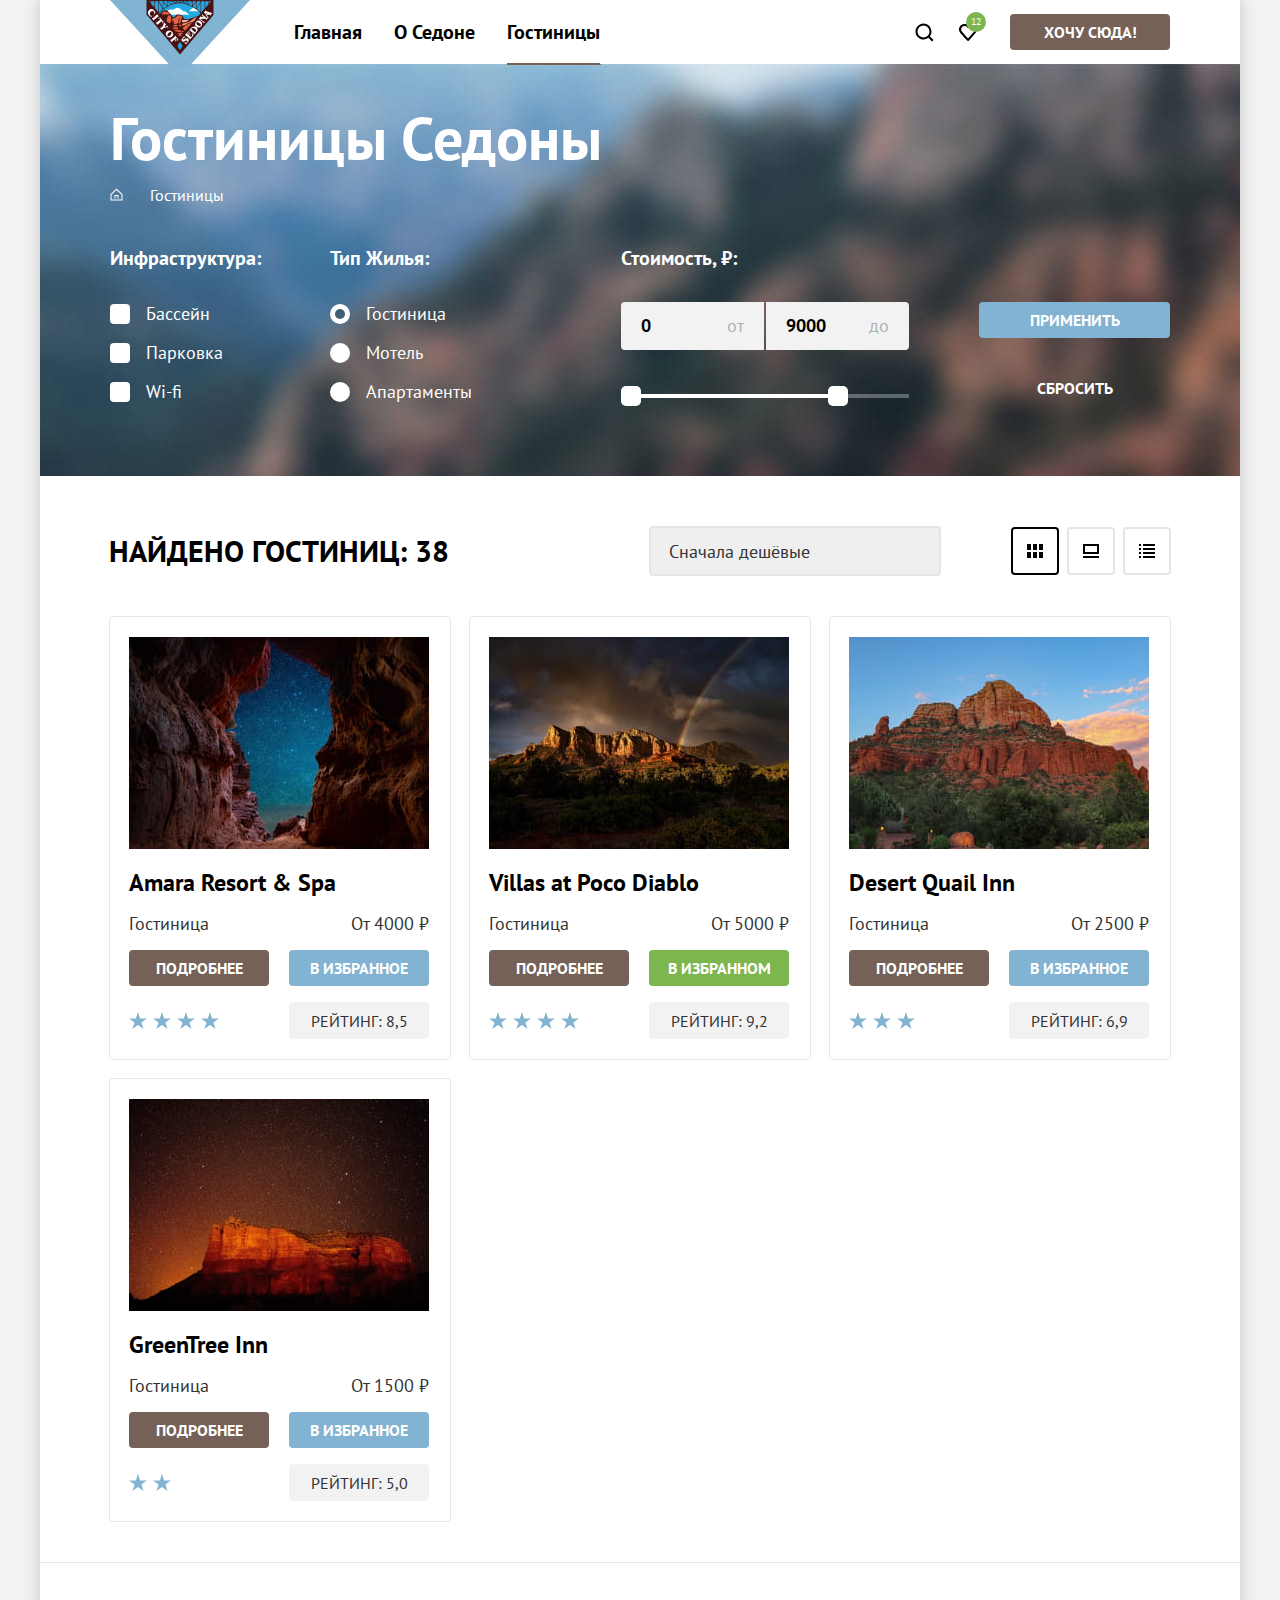
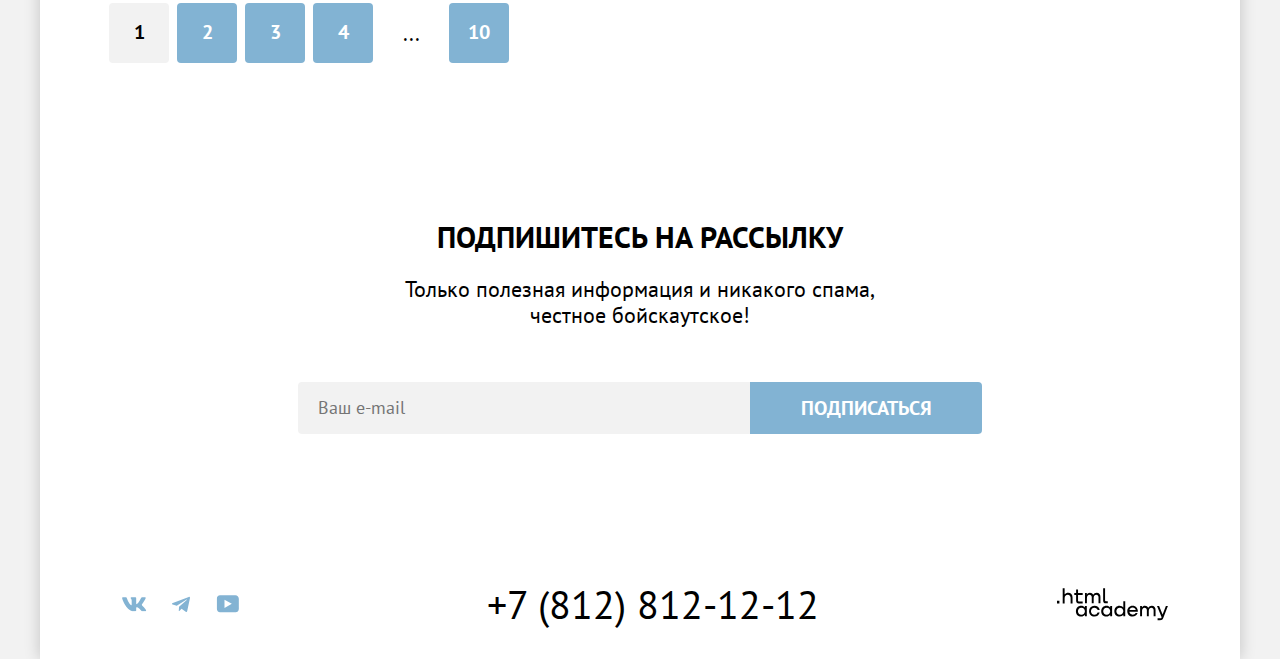
==== commit 45e9cf91: "Добавляет готовый проект для первой проверки" ====
--- a/catalog.html
+++ b/catalog.html
@@ -5,299 +5,500 @@
     <meta charset="utf-8">
     <title>Каталог</title>
     <link rel="stylesheet" href="./styles/styles.css">
+    <link rel="icon" href="favicon.ico">
+    <link rel="icon" type="image/svg+xml" sizes="any" href="images/favicon.svg">
   </head>
 
   <body>
     <div class="page-container">
-    <header class="main-header">
-      <a href="index.html">
-        <img class="main-header-logo" src="images/logo.svg" alt="Логтип проекта Седона">
-      </a>
-      <nav class="navigation">
-        <ul class="navigation-list">
-          <li class="navigation-item">
-            <a class="navigation-link" href="index.html">
-              <span class="visually-hidden">Главная</span>
+      <header class="main-header" data-test="header">
+        <div class="header">
+          <nav class="header-logo-navigation">
+
+            <a class="navigation-link-logo" href="index.html">
+              <img class="main-header-logo" src="images/logo.svg" alt="Логтип проекта Седона">
             </a>
-          </li>
-          <li class="navigation-item">
-            <a class="navigation-link" href="#">О Седоне</a>
-          </li>
-          <li class="navigation-item">
-            <a class="navigation-link navigation-link-selected" href="catalog.html">Гостиницы</a>
-          </li>
-        </ul>
-        <ul class="navigation-user">
-          <li class="navigation-user-item">
-            <a class="navigation-user-link-search" href="#">
-              <span class="visually-hidden">Поиск</span></a>
-          </li>
-          <li class="navigation-user-item">
-            <a class="navigation-user-link-favorite" href="#">
-              <span class="visually-hidden">Избранное</span>
-              <span class="notification-favorite">12</span></a>
-          </li>
-        </ul>
-        <a class="button button-brown" href="#">Хочу сюда!</a>
-      </nav>
-    </header>
-    <main class="main-catalog-filter main-container">
-      <div class="main-catalog-filter-background">
-        <header class="inner-header">
-          <h1 class="inner-header-title">Гостиницы Седоны</h1>
-          <ul class="breadcrumbs">
-            <li class="breadcrumbs-item">
-              <a class="breadcrumbs-link" href="index.html">Главная</a>
-            </li>
-            <li class="breadcrumbs-item">
-              <a class="breadcrumbs-link">Гостиницы</a>
+
+
+
+            <ul class="navigation-list">
+              <li class="navigation-item">
+                <a class="navigation-link" href="index.html">Главная</a>
+              </li>
+              <li class="navigation-item">
+                <a class="navigation-link" href="#">О Седоне</a>
+              </li>
+              <li class="navigation-item">
+                <a class="navigation-link navigation-link-selected" href="catalog.html">Гостиницы</a>
+              </li>
+            </ul>
+          </nav>
+
+          <nav class="navigation-user-button">
+            <ul class="navigation-user">
+              <li class="navigation-user-item">
+                <a class="navigation-user-link navigation-user-link-search" href="modal.html">
+                  <span class="visually-hidden">Поиск</span>
+                  <svg xmlns="http://www.w3.org/2000/svg" width="20" height="20" fill="none">
+                    <path fill="#000000"
+                      d="m19.5 18-3.7-3.67c1-1.3 1.7-2.98 1.7-4.87a8 8 0 0 0-8-7.96c-4.4 0-8 3.68-8 8.06a8 8 0 0 0 12.9 6.26l3.7 3.68 1.4-1.5Zm-10-2.48a6 6 0 0 1-6-5.96 6 6 0 0 1 12 0 6 6 0 0 1-6 5.96Z" />
+                  </svg>
+                </a>
+
+              </li>
+              <li class="navigation-user-item">
+                <a class="navigation-user-link navigation-user-link-favorite" href="#">
+                  <span class="visually-hidden">Избранное</span>
+
+                  <svg xmlns="http://www.w3.org/2000/svg" width="20" height="20" fill="none">
+                    <path fill="#000"
+                      d="M9.9 19a.9.9 0 0 1-.8-.4c-5.4-6.1-6.7-7.5-7-7.9A5.4 5.4 0 0 1 6.5 2C7.8 2 9 2.5 10 3.3a5.46 5.46 0 0 1 9 4.1c0 1.3-.5 2.5-1.3 3.4l-7 7.9c-.2.2-.4.3-.8.3Zm-6-9.5c.3.4 3.5 4 6.1 6.9l6.2-7c.5-.5.7-1.2.7-2 0-1.8-1.5-3.3-3.3-3.3-1 0-2 .5-2.7 1.3-.3.3-.6.4-.9.4-.3 0-.6-.2-.8-.4-.7-.8-1.7-1.3-2.7-1.3-1.8 0-3.3 1.5-3.3 3.3-.1.9.3 1.6.7 2.1-.1 0-.1 0 0 0Z" />
+                  </svg>
+                  <span class="notification-favorite">12</span></a>
+              </li>
+            </ul>
+            <a class="button button-brown-navigation" href="#">Хочу сюда!</a>
+          </nav>
+
+        </div>
+      </header>
+      <main class="main-catalog-filter main-container" data-test="main">
+        <div class="main-catalog-filter-background">
+          <header class="inner-header">
+            <h1 class="inner-header-title">Гостиницы Седоны</h1>
+            <ul class="breadcrumbs">
+              <li class="breadcrumbs-item">
+                <a class="breadcrumbs-link" href="index.html">
+                  <span class="visually-hidden">Главная</span>
+
+                  <svg class="breadcrumbs-icon" width="13" height="13" viewBox="0 0 13 13" fill="none"
+                    xmlns="http://www.w3.org/2000/svg">
+                    <path
+                      d="M6.5 0.5L0.5 6.30006V12.5001H12.5V6.30006L6.5 0.5ZM11.5 11.5001H1.5V6.70005L6.5 1.9L11.5 6.70005V11.5001Z"
+                      fill="white" />
+                    <path d="M4.5 10.5001H5.5V8.00005H7.5V10.5001H8.5V7.00005H4.5V10.5001Z" fill="white" />
+                  </svg>
+                </a>
+              </li>
+              <li class="breadcrumbs-item">
+                <a class="breadcrumbs-link">Гостиницы</a>
+              </li>
+            </ul>
+          </header>
+          <section class="catalog-filter-section" data-test="filter">
+            <h2 class="visually-hidden">Фильтр</h2>
+            <form class="catalog-filter" action="https://echo.htmlacademy.ru/" method="get">
+              <div class="catalog-filter-fieldset-first">
+                <fieldset class="catalog-filter-group" title="Выберите необходимые пункты">
+                  <legend class="catalog-filter-title">Инфраструктура:</legend>
+                  <ul class="catalog-filter-list">
+                    <li class="catalog-filter-list-item">
+                      <label class="control">
+                        <input class="visually-hidden control-input" type="checkbox" name="swimmingpool" checked>
+                        <span class="control-mark"></span>
+                        <span class="control-label">Бассейн</span>
+                      </label>
+                    </li>
+                    <li class="catalog-filter-list-item">
+                      <label class="control">
+                        <input class="visually-hidden control-input" type="checkbox" name="parking" checked>
+                        <span class="control-mark"></span>
+                        <span class="control-label">Парковка</span>
+                      </label>
+                    </li>
+                    <li class="catalog-filter-list-item">
+                      <label class="control">
+                        <input class="visually-hidden control-input" type="checkbox" name="wi-fi">
+                        <span class="control-mark"></span>
+                        <span class="control-label">Wi-fi</span>
+                      </label>
+                    </li>
+                  </ul>
+                </fieldset>
+                <fieldset class="catalog-filter-group" title="Выберите тип жилья">
+                  <legend class="catalog-filter-title">Тип жилья:</legend>
+                  <ul class="catalog-filter-list">
+                    <li class="catalog-filter-list-item">
+                      <label class="control">
+                        <input class="visually-hidden control-input" type="radio" name="type-of-housing" value="hotel"
+                          checked>
+                        <span class="control-mark"></span>
+                        <span class="control-label">Гостиница</span>
+                      </label>
+                    </li>
+                    <li class="catalog-filter-list-item">
+                      <label class="control">
+                        <input class="visually-hidden control-input" type="radio" name="type-of-housing" value="motel">
+                        <span class="control-mark"></span>
+                        <span class="control-label">Мотель</span>
+                      </label>
+                    </li>
+                    <li class="catalog-filter-list-item">
+                      <label class="control">
+                        <input class="visually-hidden control-input" type="radio" name="type-of-housing"
+                          value="apartments">
+                        <span class="control-mark"></span>
+                        <span class="control-label">Апартаменты</span>
+                      </label>
+                    </li>
+                  </ul>
+                </fieldset>
+              </div>
+              <fieldset class="catalog-filter-group catalog-filter-price" title="Введите стоимость">
+                <legend class="catalog-filter-title">Стоимость, ₽:</legend>
+                <ul class="catalog-filter-group-price">
+                  <li class="catalog-filter-price-inputs">
+                    <div class="catalog-filter-price-inputs-wrap">
+                      <label class="catalog-filter-price-range-label">
+                        <input class="catalog-filter-price-range catalog-filter-price-range-min" type="number" value="0"
+                          min="0" name="min-price-interval">
+                        <span class="catalog-filter-price-range-span">
+                          от</span>
+                      </label>
+                    </div>
+                    <div class="catalog-filter-price-inputs-wrap catalog-filter-price-inputs-wrap-max">
+                      <label class="catalog-filter-price-range-label">
+                        <input class="catalog-filter-price-range catalog-filter-price-range-max" type="number"
+                          value="9000" min="0" name="max-price-interval">
+                        <span class="catalog-filter-price-range-span">
+                          до</span></label>
+                    </div>
+                  </li>
+                  <li class="catalog-filter-price-slider">
+                    <div class="catalog-filter-price-slider-wrap" style="left: 1px; width: 226px">
+                      <button class="catalog-filter-button-min" type="button">
+                        <span class="visually-hidden">Нижняя граница стоимости</span>
+                      </button>
+                      <button class="catalog-filter-button-max" type="button">
+                        <span class="visually-hidden">Верхняя граница стоимости</span>
+                      </button>
+                    </div>
+                  </li>
+                </ul>
+              </fieldset>
+              <div class="filter-buttons">
+                <button class="button catalog-filter-button-submit" type="submit">Применить</button>
+                <button class="button catalog-filter-button-reset" type="reset">Сбросить</button>
+              </div>
+            </form>
+
+          </section>
+        </div>
+        <div class="test" data-test="catalog">
+          <section class="catalog-filter-results">
+            <h2 class="catalog-filter-results-title">Найдено гостиниц: <span
+                class="catalog-filter-results-title-quantity">38</span></h2>
+            <div class="catalog-filter-results-select-wrap">
+              <select class="catalog-filter-results-select">
+                <option value="cheap">Сначала дешёвые</option>
+                <option value="expensive">Сначала дорогие</option>
+                <option value="popular">Сначала популярные</option>
+              </select>
+            </div>
+            <ul class="catalog-filter-results-view-buttons">
+              <li class="catalog-filter-results-view-item">
+                <a class="catalog-filter-results-button-item catalog-filter-results-button-item-selected" href="#">
+                  <span class="visually-hidden">Показать плиткой</span>
+
+                  <svg xmlns="http://www.w3.org/2000/svg" width="16" height="14" fill="none">
+                    <g fill="#000" clip-path="url(#a)">
+                      <path d="M4 0H0v6h4V0ZM16 0h-4v6h4V0ZM10 0H6v6h4V0ZM4 8H0v6h4V8ZM16 8h-4v6h4V8ZM10 8H6v6h4V8Z" />
+                    </g>
+                    <defs>
+                      <clipPath id="a">
+                        <path fill="#fff" d="M0 0h16v14H0z" />
+                      </clipPath>
+                    </defs>
+                  </svg>
+                </a>
+              </li>
+              <li class="catalog-filter-results-view-item">
+                <a class="catalog-filter-results-button-item" href="#">
+                  <span class="visually-hidden">Показать карточки</span>
+
+                  <svg xmlns="http://www.w3.org/2000/svg" width="16" height="14" fill="none">
+                    <path fill="#000" d="M16 12H0v2h16v-2ZM14 2v6H2V2h12Zm2-2H0v10h16V0Z" />
+                  </svg>
+                </a>
+              </li>
+              <li class="catalog-filter-results-view-item">
+                <a class="catalog-filter-results-button-item" href="#">
+                  <span class="visually-hidden">Показать списком</span>
+
+                  <svg xmlns="http://www.w3.org/2000/svg" width="16" height="14" fill="none">
+                    <g fill="#000" clip-path="url(#a)">
+                      <path
+                        d="M2 0H0v2h2V0ZM16 0H4v2h12V0ZM2 4H0v2h2V4ZM16 4H4v2h12V4ZM2 8H0v2h2V8ZM16 8H4v2h12V8ZM2 12H0v2h2v-2ZM16 12H4v2h12v-2Z" />
+                    </g>
+                    <defs>
+                      <clipPath id="a">
+                        <path fill="#fff" d="M0 0h16v14H0z" />
+                      </clipPath>
+                    </defs>
+                  </svg>
+                </a>
+              </li>
+            </ul>
+          </section>
+          <section class="catalog-cards">
+            <h2 class="visually-hidden">Список отелей</h2>
+            <ul class="catalog-cards-list">
+              <li class="catalog-cards-item">
+                <a class="card-link" href="#">
+                  <img class="card-image" src="images/hotel-1.jpg" width="300" height="212"
+                    alt="Фото отеля Amara Resort & Spa">
+                  <h3 class="card-title">Amara Resort & Spa</h3>
+                </a>
+                <div class="card-description">
+                  <p class="card-type-of-housing">Гостиница</p>
+                  <p class="card-price">От 4000 ₽</p>
+                  <p class="card-price-buttons">
+                    <a class="button button-brown" href="#">Подробнее</a>
+
+                  </p>
+                  <p class="card-price-buttons">
+                    <a class="button button-blue" href="#">В избранное</a>
+
+                  </p>
+                  <div class="catalog-card-rating">
+                    <p class="rating-star rating-star-four">
+                      <span class="visually-hidden">4 звезды</span>
+                      <svg class="star-icon" aria-hidden="true" focusable="false" width="18" height="17"
+                        viewBox="0 0 18 17" fill="none" xmlns="http://www.w3.org/2000/svg">
+                        <path d="M9 0L11.1 6.5H18L12.4 10.5L14.6 17L9 13L3.4 17L5.6 10.5L0 6.5H6.9L9 0Z"
+                          fill="#83B3D3" />
+                      </svg>
+                      <svg class="star-icon" aria-hidden="true" focusable="false" width="18" height="17"
+                        viewBox="0 0 18 17" fill="none" xmlns="http://www.w3.org/2000/svg">
+                        <path d="M9 0L11.1 6.5H18L12.4 10.5L14.6 17L9 13L3.4 17L5.6 10.5L0 6.5H6.9L9 0Z"
+                          fill="#83B3D3" />
+                      </svg>
+                      <svg class="star-icon" aria-hidden="true" focusable="false" width="18" height="17"
+                        viewBox="0 0 18 17" fill="none" xmlns="http://www.w3.org/2000/svg">
+                        <path d="M9 0L11.1 6.5H18L12.4 10.5L14.6 17L9 13L3.4 17L5.6 10.5L0 6.5H6.9L9 0Z"
+                          fill="#83B3D3" />
+                      </svg>
+                      <svg class="star-icon" aria-hidden="true" focusable="false" width="18" height="17"
+                        viewBox="0 0 18 17" fill="none" xmlns="http://www.w3.org/2000/svg">
+                        <path d="M9 0L11.1 6.5H18L12.4 10.5L14.6 17L9 13L3.4 17L5.6 10.5L0 6.5H6.9L9 0Z"
+                          fill="#83B3D3" />
+                      </svg>
+
+                    </p>
+                  </div>
+                  <p class="catalog-cards-rating">Рейтинг: 8,5</p>
+                </div>
+              </li>
+              <li class="catalog-cards-item">
+                <a class="card-link" href="#">
+                  <img class="card-image" src="images/hotel-2.jpg" width="300" height="212"
+                    alt="Фото отеля Villas at Poco Diablo">
+                  <h3 class="card-title">Villas at Poco Diablo</h3>
+                </a>
+                <div class="card-description">
+                  <p class="card-type-of-housing">Гостиница</p>
+                  <p class="card-price">От 5000 ₽</p>
+                  <p class="card-price-buttons">
+                    <a class="button button-brown" href="#">Подробнее</a>
+
+                  </p>
+                  <p class="card-price-buttons">
+                    <a class="button button-green" href="#">В избранном</a>
+
+                  </p>
+                  <div class="catalog-card-rating">
+                    <p class="rating-star rating-star-four">
+                      <span class="visually-hidden">4 звезды</span>
+                      <svg class="star-icon" aria-hidden="true" focusable="false" width="18" height="17"
+                        viewBox="0 0 18 17" fill="none" xmlns="http://www.w3.org/2000/svg">
+                        <path d="M9 0L11.1 6.5H18L12.4 10.5L14.6 17L9 13L3.4 17L5.6 10.5L0 6.5H6.9L9 0Z"
+                          fill="#83B3D3" />
+                      </svg>
+                      <svg class="star-icon" aria-hidden="true" focusable="false" width="18" height="17"
+                        viewBox="0 0 18 17" fill="none" xmlns="http://www.w3.org/2000/svg">
+                        <path d="M9 0L11.1 6.5H18L12.4 10.5L14.6 17L9 13L3.4 17L5.6 10.5L0 6.5H6.9L9 0Z"
+                          fill="#83B3D3" />
+                      </svg>
+                      <svg class="star-icon" aria-hidden="true" focusable="false" width="18" height="17"
+                        viewBox="0 0 18 17" fill="none" xmlns="http://www.w3.org/2000/svg">
+                        <path d="M9 0L11.1 6.5H18L12.4 10.5L14.6 17L9 13L3.4 17L5.6 10.5L0 6.5H6.9L9 0Z"
+                          fill="#83B3D3" />
+                      </svg>
+                      <svg class="star-icon" aria-hidden="true" focusable="false" width="18" height="17"
+                        viewBox="0 0 18 17" fill="none" xmlns="http://www.w3.org/2000/svg">
+                        <path d="M9 0L11.1 6.5H18L12.4 10.5L14.6 17L9 13L3.4 17L5.6 10.5L0 6.5H6.9L9 0Z"
+                          fill="#83B3D3" />
+                      </svg>
+
+                    </p>
+                  </div>
+                  <p class="catalog-cards-rating">Рейтинг: 9,2</p>
+                </div>
+              </li>
+              <li class="catalog-cards-item">
+                <a class="card-link" href="#">
+                  <img class="card-image" src="images/hotel-3.jpg" width="300" height="212"
+                    alt="Фото отеля Desert Quail Inn">
+                  <h3 class="card-title">Desert Quail Inn</h3>
+                </a>
+                <div class="card-description">
+                  <p class="card-type-of-housing">Гостиница</p>
+                  <p class="card-price">От 2500 ₽</p>
+                  <p class="card-price-buttons">
+                    <a class="button button-brown" href="#">Подробнее</a>
+
+                  </p>
+                  <p class="card-price-buttons">
+                    <a class="button button-blue" href="#">В избранное</a>
+
+                  </p>
+                  <div class="catalog-card-rating">
+                    <p class="rating-star rating-star-three">
+                      <span class="visually-hidden">3 звезды</span>
+                      <svg class="star-icon" aria-hidden="true" focusable="false" width="18" height="17"
+                        viewBox="0 0 18 17" fill="none" xmlns="http://www.w3.org/2000/svg">
+                        <path d="M9 0L11.1 6.5H18L12.4 10.5L14.6 17L9 13L3.4 17L5.6 10.5L0 6.5H6.9L9 0Z"
+                          fill="#83B3D3" />
+                      </svg>
+                      <svg class="star-icon" aria-hidden="true" focusable="false" width="18" height="17"
+                        viewBox="0 0 18 17" fill="none" xmlns="http://www.w3.org/2000/svg">
+                        <path d="M9 0L11.1 6.5H18L12.4 10.5L14.6 17L9 13L3.4 17L5.6 10.5L0 6.5H6.9L9 0Z"
+                          fill="#83B3D3" />
+                      </svg>
+                      <svg class="star-icon" aria-hidden="true" focusable="false" width="18" height="17"
+                        viewBox="0 0 18 17" fill="none" xmlns="http://www.w3.org/2000/svg">
+                        <path d="M9 0L11.1 6.5H18L12.4 10.5L14.6 17L9 13L3.4 17L5.6 10.5L0 6.5H6.9L9 0Z"
+                          fill="#83B3D3" />
+                      </svg>
+
+
+                    </p>
+                  </div>
+                  <p class="catalog-cards-rating">Рейтинг: 6,9</p>
+                </div>
+              </li>
+              <li class="catalog-cards-item">
+                <a class="card-link" href="#">
+                  <img class="card-image" src="images/hotel-4.jpg" width="300" height="212"
+                    alt="Фото отеля GreenTree Inn">
+                  <h3 class="card-title">GreenTree Inn</h3>
+                </a>
+                <div class="card-description">
+                  <p class="card-type-of-housing">Гостиница</p>
+                  <p class="card-price">От 1500 ₽</p>
+                  <p class="card-price-buttons">
+                    <a class="button button-brown" href="#">Подробнее</a>
+
+                  </p>
+                  <p class="card-price-buttons">
+                    <a class="button button-blue" href="#">В избранное</a>
+
+                  </p>
+                  <div class="catalog-card-rating">
+                    <p class="rating-star rating-star-two">
+                      <span class="visually-hidden">2 звезды</span>
+                      <svg class="star-icon" aria-hidden="true" focusable="false" width="18" height="17"
+                        viewBox="0 0 18 17" fill="none" xmlns="http://www.w3.org/2000/svg">
+                        <path d="M9 0L11.1 6.5H18L12.4 10.5L14.6 17L9 13L3.4 17L5.6 10.5L0 6.5H6.9L9 0Z"
+                          fill="#83B3D3" />
+                      </svg>
+                      <svg class="star-icon" aria-hidden="true" focusable="false" width="18" height="17"
+                        viewBox="0 0 18 17" fill="none" xmlns="http://www.w3.org/2000/svg">
+                        <path d="M9 0L11.1 6.5H18L12.4 10.5L14.6 17L9 13L3.4 17L5.6 10.5L0 6.5H6.9L9 0Z"
+                          fill="#83B3D3" />
+                      </svg>
+
+
+                    </p>
+                  </div>
+                  <p class="catalog-cards-rating">Рейтинг: 5,0</p>
+                </div>
+              </li>
+            </ul>
+          </section>
+
+          <ul class="pagination">
+            <li class="pagination-item">
+              <a class="pagination-link pagination-current">1</a>
+            </li>
+            <li class="pagination-item">
+              <a class="pagination-link" href="#">2</a>
+            </li>
+            <li class="pagination-item">
+              <a class="pagination-link" href="#">3</a>
+            </li>
+            <li class="pagination-item">
+              <a class="pagination-link" href="#">4</a>
+            </li>
+            <li class="pagination-item">
+              <a class="pagination-link pagination-hidden" href="#">
+                ...
+              </a>
+            </li>
+            <li class="pagination-item">
+              <a class="pagination-link" href="#">10</a>
             </li>
           </ul>
-        </header>
-        <section class="catalog-filter-section">
-          <h2 class="visually-hidden" hidden>Фильтр</h2>
-          <form class="catalog-filter" action="https://echo.htmlacademy.ru/" method="get">
-            <fieldset class="catalog-filter-group" title="Выберите необходимые пункты">
-              <legend class="catalog-filter-title">Инфраструктура</legend>
-              <ul class="catalog-filter-list">
-                <li class="catalog-filter-list-item">
-                  <label class="control">
-                    <input class="control-input" type="checkbox" name="swimmingpool" checked>
-
-                    Бассейн
-                  </label>
-                </li>
-                <li class="catalog-filter-list-item">
-                  <label class="control">
-                    <input class="control-input" type="checkbox" name="parking" checked>
-
-                    Парковка
-                  </label>
-                </li>
-                <li class="catalog-filter-list-item">
-                  <label class="control">
-                    <input class="control-input" type="checkbox" name="wi-fi">
-
-                    Wi-fi
-                  </label>
-                </li>
-              </ul>
-            </fieldset>
-            <fieldset class="catalog-filter-group" title="Выберите тип жилья">
-              <legend class="catalog-filter-title">Тип жилья</legend>
-              <ul class="catalog-filter-list">
-                <li class="catalog-filter-item">
-                  <label class="control">
-                    <input class="control-input" type="radio" name="type-of-housing" value="hotel" checked>
-                    Гостиница
-                  </label>
-                </li>
-                <li class="catalog-filter-item">
-                  <label class="control">
-                    <input class="control-input" type="radio" name="type-of-housing" value="motel">
-                    Мотель
-                  </label>
-                </li>
-                <li class="catalog-filter-item">
-                  <label class="control">
-                    <input class="control-input" type="radio" name="type-of-housing" value="apartments">
-                    Апартаменты
-                  </label>
-                </li>
-              </ul>
-            </fieldset>
-            <fieldset class="catalog-filter-group" title="Введите стоимость">
-              <legend class="catalog-filter-title">Стоимость, ₽:</legend>
-              <ul class="catalog-filter-group-price">
-                <li class="catalog-filter-price-inputs">
-                  <label class="catalog-filter-price-range"><input type="number" value="0" min="0"
-                      name="min-price-interval">от</label>
-                  <label class="catalog-filter-price-range"><input type="number" value="9000" min="0"
-                      name="max-price-interval">до</label>
-                </li>
-                <li class="catalog-filter-price-slider">
-                  <button class="catalog-filter-button-min" type="button">
-                    <span class="visually-hidden">Нижняя граница стоимости</span>
-                  </button>
-                  <button class="catalog-filter-button-max" type="button">
-                    <span class="visually-hidden">Верхняя граница стоимости</span>
-                  </button>
-                </li>
-              </ul>
-            </fieldset>
-            <button class="button catalog-filter-button-submit" type="submit">Применить</button>
-            <button class="button catalog-filter-button-reset" type="reset">Сбросить</button>
-        </form>
-
+        </div>
+
+        <section class="subscription" data-test="subscribe">
+          <h2 class="subscription-title">Подпишитесь на рассылку</h2>
+          <p class="subscription-subtitle">Только полезная информация и никакого спама, честное бойскаутское!</p>
+          <form class="subscription-form" action="https://echo.htmlacademy.ru/" method="post">
+            <label class="subscription-form-label" for="email">
+              <span class="visually-hidden">Ваш e-mail</span>
+              <input class="subscription-form-input" type="email" id="email" name="email-subscription"
+                placeholder="Ваш e-mail" required>
+            </label>
+
+            <button class="button button-bigger subscription-form-button" type="submit">Подписаться</button>
+          </form>
         </section>
-      </div>
-      <section class="catalog-filter-results">
-        <h2 class="catalog-filter-results-title">Найдено гостиниц: <span
-            class="catalog-filter-results-title-quantity">38</span></h2>
-        <select class="catalog-filter-results-select">
-          <option value="cheap">Сначала дешёвые</option>
-          <option value="expensive">Сначала дорогие</option>
-          <option value="popular">Сначала популярные</option>
-        </select>
-        <ul class="catalog-filter-results-view-buttons">
-          <li class="catalog-filter-results-view-item">
-            <a class="catalog-filter-results-button-item catalog-filter-results-button-item-selected" href="#">
-              <span class="visually-hidden">Показать плиткой</span>
-            </a>
-          </li>
-          <li class="catalog-filter-results-view-item">
-            <a class="catalog-filter-results-button" href="#">
-              <span class="visually-hidden">Показать карточки</span>
-            </a>
-          </li>
-          <li class="catalog-filter-results-view-item">
-            <a class="catalog-filter-results-button" href="#">
-              <span class="visually-hidden">Показать списком</span>
-            </a>
-          </li>
-        </ul>
-      </section>
-      <section class="catalog-cards">
-        <h2 class="visually-hidden" hidden>Список отелей</h2>
-        <ul class="catalog-cards-list">
-          <li class="catalog-cards-item">
-            <a class="card-link" href="#">
-              <img class="card-image" src="images/hotel-1.jpg" width="300" height="212"
-                alt="Фото отеля Amara Resort & Spa">
-              <h3 class="card-title">Amara Resort & Spa</h3>
-            </a>
-            <p class="card-type-of-housing">Гостиница</p>
-            <p class="card-price">от 4000 ₽</p>
-            <p class="card-price-buttons">
-              <a class="button button-brown" href="#">Подробнее</a>
-              <a class="button button-blue" href="#">В избранное</a>
-            </p>
-            <div class="catalog-card-rating">
-              <p class="rating-star rating-star-four">
-                <span class="visually-hidden">4 звезды</span>
-              </p>
-            </div>
-            <p class="catalog-cards-rating">Рейтинг: 8,5</p>
-          </li>
-          <li class="catalog-cards-item">
-            <a class="card-link" href="#">
-              <img class="card-image" src="images/hotel-2.jpg" width="300" height="212" alt="Villas at Poco Diablo">
-              <h3 class="card-title">Villas at Poco Diablo</h3>
-            </a>
-            <p class="card-type-of-housing">Гостиница</p>
-            <p class="card-price">от 5000 ₽</p>
-            <p class="card-price-buttons">
-              <a class="button button-brown" href="#">Подробнее</a>
-              <a class="button button-green" href="#">В избранном</a>
-            </p>
-            <div class="catalog-card-rating">
-              <p class="rating-star rating-star-four">
-                <span class="visually-hidden">4 звезды</span>
-              </p>
-            </div>
-            <p class="catalog-cards-rating">Рейтинг: 9,2</p>
-          </li>
-          <li class="catalog-cards-item">
-            <a class="card-link" href="#">
-              <img class="card-image" src="images/hotel-3.jpg" width="300" height="212"
-                alt="Фото отеля Desert Quail Inn">
-              <h3 class="card-title">Desert Quail Inn</h3>
-            </a>
-            <p class="card-type-of-housing">Гостиница</p>
-            <p class="card-price">от 2500 ₽</p>
-            <p class="card-price-buttons">
-              <a class="button button-brown" href="#">Подробнее</a>
-              <a class="button button-blue" href="#">В избранное</a>
-            </p>
-            <div class="catalog-card-rating">
-              <p class="rating-star rating-star-three">
-                <span class="visually-hidden">3 звезды</span>
-              </p>
-            </div>
-            <p class="catalog-cards-rating">Рейтинг: 6,9</p>
-          </li>
-          <li class="catalog-cards-item">
-            <a class="card-link" href="#">
-              <img class="card-image" src="images/hotel-4.jpg" width="300" height="212" alt="Фото отеля GreenTree Inn">
-              <h3 class="card-title">GreenTree Inn</h3>
-            </a>
-            <p class="card-type-of-housing">Гостиница</p>
-            <p class="card-price">от 1500 ₽</p>
-            <p class="card-price-buttons">
-              <a class="button button-brown" href="#">Подробнее</a>
-              <a class="button button-blue" href="#">В избранное</a>
-            </p>
-            <div class="catalog-card-rating">
-              <p class="rating-star rating-star-two">
-                <span class="visually-hidden">2 звезды</span>
-              </p>
-            </div>
-            <p class="catalog-cards-rating">Рейтинг: 5,0</p>
-          </li>
-        </ul>
-      </section>
-      <section class="catalog-pagination">
-        <ul class="pagination">
-          <li class="pagination-item">
-            <a class="pagination-link pagination-current">1</a>
-          </li>
-          <li class="pagination-item">
-            <a class="pagination-link" href="#">2</a>
-          </li>
-          <li class="pagination-item">
-            <a class="pagination-link" href="#">3</a>
-          </li>
-          <li class="pagination-item">
-            <a class="pagination-link" href="#">4</a>
-          </li>
-          <li class="pagination-item">
-            <a class="pagination-link pagination-hidden" href="#">
-              <b class="visually-hidden">...</b>
-            </a>
-          </li>
-          <li class="pagination-item">
-            <a class="pagination-link" href="#">10</a>
-          </li>
-        </ul>
-      </section>
-      <section class="subscription-catalog">
-        <h2 class="subscription-title-catalog">Подпишитесь на рассылку</h2>
-        <p class="subscription-subtitle-catalog">Только полезная информация и никакого спама, честное бойскаутское!</p>
-        <form class="subscription-form" action="https://echo.htmlacademy.ru/" method="post">
-          <p class="subscription-form-input-field">
-            <label class="visually-hidden" for="email">Введите ваш e-mail</label>
-            <input type="email" id="email" name="email-subscription" placeholder="Ваш e-mail" required>
-          </p>
-          <button class="button subscription-form-button" type="submit">Подписаться</button>
-        </form>
-      </section>
-    </main>
-    <footer class="catalog-footer">
-      <section class="footer-social">
-        <ul class="footer-social-list">
-          <li class="footer-social-list-item">
-            <a class="footer-social-list-vk" href="https://vk.com/htmlacademy">
-              <span class="visually-hidden">Вконтакте</span>
-            </a>
-          </li>
-          <li class="footer-social-list-item">
-            <a class="footer-social-list-telegram" href="https://t.me/htmlacademy">
-              <span class="visually-hidden">Telegram</span>
-            </a>
-          </li>
-          <li class="footer-social-list-item">
-            <a class="footer-social-list-youtube" href="https://www.youtube.com/user/htmlacademyru">
-              <span class="visually-hidden">Youtube</span>
-            </a>
-          </li>
-        </ul>
-      </section>
-      <a class="phone-number" href="tel:+78128121212">+7 (812) 812-12-12</a>
-      <a class="htmlacademy-link" href="https://htmlacademy.ru/">
-        <img class="htmlacademy-logo" src="images/html-logo.svg" width="115" height="33" alt="Логотип HTML Академии">
-      </a>
-    </footer>
-  </div>
+      </main>
+      <footer class="main-footer" data-test="footer">
+        <section class="footer-social">
+          <ul class="footer-social-list">
+            <li class="footer-social-list-item">
+              <a class="footer-social-link footer-social-list-vk" href="https://vk.com/htmlacademy">
+                <span class="visually-hidden">Вконтакте</span>
+
+                <svg class="social-icon" xmlns="http://www.w3.org/2000/svg" width="25" height="15" fill="none">
+                  <path fill="#83B3D3" fill-rule="evenodd"
+                    d="M24.12 1.8c.16-.54 0-.94-.8-.94H20.7c-.67 0-.98.34-1.15.73 0 0-1.33 3.2-3.22 5.27-.61.6-.9.8-1.23.8-.16 0-.41-.2-.41-.75v-5.1c0-.66-.19-.95-.74-.95H9.82c-.42 0-.67.3-.67.59 0 .62.95.76 1.04 2.51v3.8c0 .83-.15.98-.48.98-.9 0-3.06-3.2-4.34-6.88-.25-.72-.5-1-1.18-1H1.57c-.75 0-.9.34-.9.73 0 .68.89 4.07 4.14 8.55 2.17 3.06 5.23 4.72 8 4.72 1.68 0 1.88-.37 1.88-1v-2.32c0-.74.16-.88.7-.88.38 0 1.05.19 2.6 1.66 1.79 1.75 2.08 2.54 3.08 2.54h2.63c.75 0 1.12-.37.9-1.1-.23-.72-1.08-1.77-2.2-3.02-.62-.71-1.54-1.48-1.82-1.86-.39-.5-.28-.71 0-1.15 0 0 3.2-4.42 3.54-5.93Z"
+                    clip-rule="evenodd" />
+                </svg>
+
+              </a>
+            </li>
+            <li class="footer-social-list-item">
+              <a class="footer-social-link footer-social-list-telegram" href="https://t.me/htmlacademy">
+                <span class="visually-hidden">Telegram</span>
+
+                <svg class="social-icon" xmlns="http://www.w3.org/2000/svg" width="18" height="16" fill="none">
+                  <path fill="#83B3D3"
+                    d="M16.79.96.84 7.1c-1.09.44-1.08 1.05-.2 1.32l4.1 1.28 9.47-5.98c.44-.27.85-.13.52.17l-7.68 6.93-.28 4.22c.41 0 .6-.2.83-.41l1.99-1.94 4.13 3.06c.77.42 1.31.2 1.5-.71l2.72-12.8c.28-1.1-.43-1.61-1.16-1.28Z" />
+                </svg>
+              </a>
+            </li>
+            <li class="footer-social-list-item">
+              <a class="footer-social-link footer-social-list-youtube"
+                href="https://www.youtube.com/user/htmlacademyru">
+                <span class="visually-hidden">Youtube</span>
+
+                <svg class="social-icon" xmlns="http://www.w3.org/2000/svg" width="23" height="18" fill="none">
+                  <path fill="#83B3D3"
+                    d="M18.94.36H3.51C1.65.36.33 1.95.33 3.76v10.09c0 1.91 1.32 3.5 3.18 3.5h15.65c1.64 0 3.17-1.59 3.17-3.4V3.76c-.22-1.8-1.53-3.4-3.39-3.4ZM7.99 12.89V4.82l7.34 4.04-7.34 4.03Z" />
+                </svg>
+              </a>
+            </li>
+          </ul>
+        </section>
+        <a class="phone-number" href="tel:+78128121212">+7 (812) 812-12-12</a>
+        <a class="htmlacademy-link" href="https://htmlacademy.ru/">
+          <img class="htmlacademy-logo" src="images/html-logo.svg" width="115" height="33" alt="Логотип HTML Академии">
+        </a>
+      </footer>
+    </div>
   </body>
 
 </html>
--- a/styles/styles.css
+++ b/styles/styles.css
@@ -0,0 +1,1990 @@
+@font-face {
+  font-family: "PT Sans";
+  font-style: normal;
+  font-weight: 400;
+  src: url("../fonts/ptsans-400.woff2") format("woff2");
+  font-display: swap;
+}
+
+@font-face {
+  font-family: "PT Sans";
+  font-style: normal;
+  font-weight: 700;
+  src: url("../fonts/ptsans-700.woff2") format("woff2");
+  font-display: swap;
+}
+
+*,
+*::before,
+*::after {
+  box-sizing: border-box;
+}
+
+html {
+  height: 100%;
+
+}
+
+body {
+  margin: 0;
+  padding: 0;
+  min-height: 100vh;
+  font-family: "PT Sans", sans-serif;
+  font-size: 18px;
+  line-height: 21px;
+  background-color: #f2f2f2;
+  color: #000000;
+}
+
+img {
+  max-width: 100%;
+  object-fit: contain;
+}
+
+.main-container {
+  flex-grow: 1;
+}
+
+
+.button {
+  display: inline-block;
+  font-family: inherit;
+  font-size: 16px;
+  line-height: 20px;
+  font-weight: 700;
+  text-align: center;
+  color: #ffffff;
+  background-color: #756157;
+  text-decoration: none;
+  text-transform: uppercase;
+  border: 0;
+  border-radius: 4px;
+  cursor: pointer;
+}
+
+.button:hover,
+.button:focus {
+  background-color: #615048;
+outline: none;
+}
+
+.button:active {
+  color: rgba(255, 255, 255, 0.3);
+  outline: none;
+}
+
+button:disabled {
+  background-color: #E5E5E5;
+}
+
+.button-bigger {
+  font-size: 20px;
+  line-height: 36px;
+}
+
+/* Pages */
+
+.main-header {
+  padding: 0 70px;
+}
+
+.header {
+  display: flex;
+  align-items: center;
+  justify-content: space-between;
+  margin: 0 auto;
+}
+
+.navigation-link-logo {
+  width: 140px;
+  position: absolute;
+  top: 0;
+  left: 0;
+}
+
+.navigation-link-logo:hover,
+.navigation-link-logo:focus {
+  opacity: 0.6;
+  outline: none;
+}
+
+.navigation-link-logo:active {
+  opacity: 0.3;
+  outline: none;
+}
+
+.nav-link-current {
+  position: relative;
+}
+
+.header-logo-navigation {
+  position: relative;
+  padding-left: 168px;
+}
+
+
+.navigation {
+  display: flex;
+  width: 892px;
+  position: relative;
+
+}
+
+.navigation-link {
+  display: block;
+  font-size: 20px;
+  font-weight: 700;
+  line-height: 24px;
+  text-transform: capitalize;
+  text-align: center;
+  text-decoration: none;
+  color: #000000;
+  padding: 20px 16px;
+
+}
+
+.navigation-link:hover,
+.navigation-link:focus {
+  opacity: 0.6;
+  outline: none;
+}
+
+.navigation-link:active {
+  opacity: 0.3;
+  outline: none;
+}
+
+.navigation-link-selected::before {
+  position: absolute;
+  content: "";
+  bottom: -1px;
+  left: 16px;
+  z-index: 1;
+  width: calc(100% - 32px);
+  border-bottom: 2px solid #756257;
+}
+
+.navigation-link-selected {
+  position: relative;
+}
+
+.navigation-list {
+  display: flex;
+  flex-wrap: wrap;
+  width: 460px;
+  list-style: none;
+  padding: 0;
+  margin: 0;
+
+}
+
+.navigation-user {
+  display: flex;
+  list-style: none;
+  margin: 0;
+  padding: 0;
+}
+
+.navigation-user-button {
+  display: grid;
+  grid-template-columns: 1fr 160px;
+  gap: 20px;
+  align-items: center;
+}
+
+.navigation-user-link {
+  position: relative;
+  display: block;
+  text-decoration: none;
+  padding: 21px 12px 17px 12px;
+}
+
+.navigation-user-link:hover,
+.navigation-user-link:focus {
+  opacity: 0.6;
+  outline: none;
+}
+
+.navigation-user-link:active {
+  opacity: 0.3;
+  outline: none;
+}
+
+.navigation-user-link-search {
+  position: relative;
+}
+
+.button-brown-navigation {
+  text-decoration: none;
+  color: #FFFFFF;
+  margin: 0;
+  width: 160px;
+  background-color: #756157;
+  padding: 8px 0;
+}
+
+.button-brown-navigation:hover,
+.button-brown-navigation:focus {
+background-color: #615048;
+outline: none;
+
+}
+
+.button-brown-navigation:active {
+  color: rgba(255, 255, 255, 0.3);
+  outline: none;
+}
+
+.page-container {
+  width: 1200px;
+  margin: 0 auto;
+  background-color: #ffffff;
+  display: flex;
+  flex-direction: column;
+  min-height: 100vh;
+  box-shadow: 0 0 15px 0 rgba(0, 0, 0, 0.2);
+}
+
+.visually-hidden {
+  position: absolute;
+  width: 1px;
+  height: 1px;
+  padding: 0;
+  margin: -1px;
+  overflow: hidden;
+  clip: rect(0, 0, 0, 0);
+  border: 0;
+}
+
+.page-header {
+  color: #000000;
+  background-color: #ffffff;
+}
+
+.notification-favorite {
+  position: absolute;
+  top: 11px;
+  left: 20px;
+  min-width: 20px;
+  min-height: 20px;
+  font-size: 10px;
+  line-height: 10px;
+  padding: 5px;
+  text-align: center;
+  background: #7DB54F;
+  border-radius: 50%;
+  color: #FFFFFF;
+}
+
+.nav-user-favorite:hover,
+.nav-user-favorite:focus {
+  background-color: #615048;
+  outline: none;
+}
+
+.nav-user-favorite:active {
+  color: rgba(255, 255, 255, 0.3);
+  outline: none;
+}
+
+.main-index {
+  color: #000000;
+  background-color: #ffffff;
+}
+
+.logo-main {
+  display: block;
+  margin: 0 auto;
+}
+
+.main-header-logo-background {
+  background-image: url(../images/framing-welcome-to-sedona.svg), url(../images/background-welcome-to-sedona.jpg);
+  background-repeat: no-repeat;
+  background-position: center bottom, center;
+  background-color: #b2d8f1;
+  background-size: 100% auto, cover;
+  color: #FFFFFF;
+  padding: 51px 50px 82px 50px;
+}
+
+
+/* List */
+.advantages-list {
+  margin: 0;
+  padding: 0;
+  display: flex;
+  flex-wrap: wrap;
+  text-align: center;
+}
+
+
+.advantages-item {
+  width: 400px;
+  height: 385px;
+  display: flex;
+  justify-content: center;
+  flex-direction: column;
+  padding: 85px;
+}
+
+.advantages-item-dark-blue-photo-after-text {
+  display: flex;
+  text-align: center;
+  width: 1200px;
+}
+
+.advantages-item-dark-blue-photo-before-text {
+  display: flex;
+  text-align: center;
+  width: 1200px;
+}
+
+.advantages-item-no-photo {
+  display: flex;
+  text-align: center;
+  justify-content: center;
+  width: 400px;
+  padding: 85px;
+}
+
+
+.city-description-title {
+  font-size: 30px;
+  font-weight: 700;
+  line-height: 36px;
+  text-align: center;
+  color: #000000;
+  text-decoration: none;
+  text-transform: uppercase;
+  margin: 0 auto;
+  width: 800px;
+  margin-bottom: 25px;
+
+
+}
+
+.city-description-subtitle {
+  font-size: 22px;
+  font-weight: 400;
+  line-height: 26px;
+  text-align: center;
+  color: #333333;
+  text-decoration: none;
+  text-transform: none;
+  padding: 0 100px;
+  margin: 0 auto;
+}
+
+.text-after-logo {
+  padding-top: 70px;
+  padding-bottom: 69px;
+  margin-bottom: 21px;
+  background-color: #FFFFFF;
+}
+
+
+/* Title */
+.advantages-title {
+  font-size: 24px;
+  font-weight: 700;
+  line-height: 28px;
+  text-transform: uppercase;
+  margin: 0;
+  margin-bottom: 62px;
+  position: relative;
+  overflow-wrap: break-word;
+}
+
+
+.advantages-title-promo::before {
+  position: absolute;
+  content: "";
+  bottom: -32px;
+  left: 50%;
+  transform: translate(-50%, -50%);
+  width: 60px;
+  height: 2px;
+  background-color: #000000;
+  opacity: 0.3;
+}
+
+.promo-dark .advantages-title-promo::before {
+  background-color: #FFFFFF;
+}
+
+.advantages-description {
+  color: #333333;
+  font-size: 18px;
+  line-height: 21px;
+  text-align: center;
+  margin: 0;
+}
+
+.advantages-description-photo {
+  font-size: 18px;
+  line-height: 21px;
+  text-align: center;
+  color: #ffffff;
+  margin: 0;
+}
+
+.advantages-item-text {
+  display: flex;
+  flex-direction: column;
+  justify-content: center;
+  align-items: center;
+  width: 400px;
+  min-height: 385px;
+  padding: 102px 85px;
+}
+
+.advantages-item-dark-blue-photo-after-text {
+  color: #ffffff;
+  background-color: #82b3d3;
+}
+
+.advantages-item-light-blue {
+  background-color: rgba(131, 179, 211, 0.12);
+}
+
+.advantages-item-medium-blue {
+  background-color: rgba(131, 179, 211, 0.2);
+}
+
+.advantages-item-dark-blue-photo-before-text {
+  color: #ffffff;
+  background-color: #82b3d3;
+}
+
+.text-why-come-to-sedona {
+  padding: 64px 0;
+}
+
+.welcome-to-sedona-title {
+  font-size: 30px;
+  font-weight: 700;
+  line-height: 36px;
+  text-align: center;
+  color: #000000;
+  text-decoration: none;
+  text-transform: uppercase;
+  width: 505px;
+  margin: 0 auto;
+  margin-bottom: 20px;
+
+}
+
+.welcome-to-sedona-subtitle {
+  font-size: 22px;
+  font-weight: 400;
+  line-height: 26px;
+  text-align: center;
+  color: #333333;
+  text-decoration: none;
+  text-transform: none;
+  padding: 0 100px;
+  margin: 0 auto;
+}
+
+.why-come-to-sedona-list {
+  margin: 0;
+  padding: 0;
+  display: flex;
+  justify-content: flex-start;
+  flex-wrap: wrap;
+
+}
+
+.why-come-to-sedona-item {
+  width: 400px;
+  height: 385px;
+  display: flex;
+  justify-content: center;
+  flex-direction: column;
+  padding: 81px 85px;
+  align-items: center;
+}
+
+
+.why-come-to-sedona-title {
+  font-size: 24px;
+  font-weight: 700;
+  line-height: 28px;
+  text-transform: uppercase;
+  margin: 0;
+  margin-bottom: 30px;
+  position: relative;
+  overflow-wrap: break-word;
+}
+
+.advantage-icon-house::before {
+  content: "";
+  top: 0;
+  left: 0;
+  margin-bottom: 30px;
+  width: 75px;
+  height: 72px;
+  background-image: url("../images/advantage-icon-house.svg");
+  background-repeat: no-repeat;
+}
+
+.advantage-icon-food::before {
+  content: "";
+  top: 0;
+  left: 0;
+  margin-bottom: 30px;
+  width: 75px;
+  height: 72px;
+  background-image: url("../images/advantage-icon-food.svg");
+  background-repeat: no-repeat;
+}
+
+.advantage-icon-souvenirs::before {
+  content: "";
+  top: 0;
+  left: 0;
+  margin-top: -2px;
+  margin-bottom: 30px;
+  width: 76px;
+  height: 76px;
+  background-image: url("../images/advantage-icon-presents.svg");
+  background-repeat: no-repeat;
+}
+
+.advantage-icon-souvenirs {
+  padding-top: 79px;
+}
+
+.why-come-to-sedona-description {
+  font-size: 18px;
+  line-height: 21px;
+  text-transform: none;
+  text-align: center;
+  color: #333333;
+  margin: 0;
+}
+
+.why-come-to-sedona-item-light-blue {
+  background-color: rgba(131, 179, 211, 0.12);
+}
+
+.interested {
+  display: block;
+  padding: 96px 20px;
+  text-align: center;
+}
+
+.interested-title {
+  font-size: 30px;
+  font-weight: 700;
+  line-height: 36px;
+  text-align: center;
+  color: #000000;
+  text-decoration: none;
+  text-transform: uppercase;
+  margin: 0 auto;
+  margin-bottom: 20px;
+}
+
+.interested-subtitle {
+  font-size: 22px;
+  font-weight: 400;
+  line-height: 26px;
+  text-align: center;
+  color: #333333;
+  text-decoration: none;
+  text-transform: none;
+  padding: 0 100px;
+  margin: 0 auto;
+}
+
+.interested-button {
+  background-color: #756157;
+  width: 376px;
+  padding: 8px 50px;
+  font-size: 20px;
+  line-height: 36px;
+  margin-top: 53px;
+}
+
+
+.interested-button:hover,
+.interested-button:focus {
+  background-color: #615048;
+  outline: none;
+}
+
+.interested-button:active {
+  color: rgba(255, 255, 255, 0.3);
+  outline: none;
+}
+
+.subscription {
+  background-color: transparent;
+  display: flex;
+  justify-content: center;
+  flex-direction: column;
+  padding-left: 258px;
+  padding-right: 258px;
+  padding-top: 96px;
+  padding-bottom: 105px;
+  color: #000000;
+
+}
+
+.subscription-title {
+  text-decoration: none;
+  text-transform: uppercase;
+
+  margin: 0 auto;
+  font-size: 30px;
+  font-weight: 700;
+  line-height: 36px;
+  text-align: center;
+  width: 100%;
+  margin-bottom: 21px;
+}
+
+.subscription-subtitle {
+  font-size: 22px;
+  font-weight: 400;
+  line-height: 26px;
+  text-align: center;
+  text-decoration: none;
+  text-transform: none;
+  padding: 0 100px;
+  margin: 0 auto;
+
+}
+
+.subscription-form {
+  display: flex;
+  align-items: center;
+  margin-top: 54px;
+}
+
+.subscription-form-input {
+  font-size: 18px;
+  line-height: 24px;
+  width: 452px;
+  padding: 14px 20px;
+  border-radius: 4px 0 0 4px;
+  border: none;
+  background-color: #F2F2F2;
+  font-family: inherit;
+}
+
+.subscription-form-input:hover,
+.subscription-form-input:active {
+  background-color: #E6E6E6;
+}
+
+.subscription-form-input:focus {
+  outline: 1px solid #68A2CA;
+  outline-offset: -1px;
+}
+
+.subscription-form-input:disabled {
+  opacity: 0.3;
+}
+
+.subscription-form-button {
+  background-color: #82b3d3;
+  width: 232px;
+  font-size: 20px;
+  line-height: 36px;
+  border-radius: 0 4px 4px 0;
+  margin: 0;
+  padding: 8px 50px;
+}
+
+.subscription-form-button:hover,
+.subscription-form-button:focus {
+  background-color: #68A2CA;
+  outline: none;
+}
+
+.subscription-form-button:active {
+  background-color: #82B3D3;
+  color: rgba(255, 255, 255, 0.3);
+  outline: none;
+}
+
+.subscription-form-button:disabled {
+  background-color: #E5E5E5;
+}
+
+
+.phone-number {
+  font-size: 40px;
+  line-height: 40px;
+  text-transform: uppercase;
+  text-align: center;
+  color: #000000;
+  text-decoration: none;
+  padding-top: 5px;
+  padding-bottom: 5px;
+
+}
+
+.phone-number:hover,
+.phone-number:focus {
+  color: #756157;
+  outline: none;
+}
+
+.phone-number:active {
+  color: #756157;
+  opacity: 0.3;
+}
+
+
+
+.htmlacademy-link {
+  padding-top: 5px;
+}
+
+.htmlacademy-logo {
+  fill: #000000;
+}
+
+.htmlacademy-link:hover,
+.htmlacademy-link:focus {
+  outline: none;
+}
+
+.htmlacademy-link:hover .htmlacademy-logo,
+.htmlacademy-link:focus .htmlacademy-logo {
+  fill: #756157;
+}
+
+.htmlacademy-link:active .htmlacademy-logo {
+  fill: #756157;
+  opacity: 0.3;
+}
+
+
+
+
+.main-catalog-filter-background {
+  background-image: url(../images/filter.jpg);
+  background-size: cover;
+  background-color: #b2d8f1;
+  background-repeat: no-repeat;
+  background-position: center;
+  color: #FFFFFF;
+  margin: 0 auto;
+  width: 1200px;
+  padding: 35px 70px 70px 70px;
+}
+
+.main-catalog-filter {
+  font-size: 18px;
+  line-height: 21px;
+  color: #ffffff;
+
+}
+
+
+.inner-header-title {
+  font-size: 60px;
+  line-height: 78px;
+  margin: 0;
+  margin-bottom: 8px;
+}
+
+.breadcrumbs {
+
+  display: flex;
+  flex-wrap: wrap;
+  align-items: center;
+  list-style: none;
+  margin: 0;
+  padding: 0;
+  margin-bottom: 40px;
+}
+
+.breadcrumbs-item {
+  margin-right: 27px;
+  position: relative;
+
+}
+
+.breadcrumbs-item:not(:last-child)::after {
+  content: "";
+  display: block;
+  position: absolute;
+  top: 0;
+  right: -17px;
+  width: 7px;
+  height: 21px;
+  background-image: url(../images/breadcrumbs-navigation.svg);
+  background-repeat: no-repeat;
+  background-position: center;
+  color: currentcolor;
+}
+
+.breadcrumbs-item:last-child {
+  margin: 0;
+}
+
+.breadcrumbs-link {
+  display: block;
+  font-size: 16px;
+  font-weight: 400;
+  line-height: 21px;
+  cursor: default;
+}
+
+.breadcrumbs-icon {
+  fill: #FFFFFF;
+  cursor: pointer;
+}
+
+.breadcrumbs a {
+  color: #FFFFFF;
+  text-decoration: none;
+}
+
+.breadcrumbs-link:hover,
+.breadcrumbs-link:focus {
+  opacity: 0.6;
+  outline: none;
+}
+
+.breadcrumbs-link:active {
+  opacity: 0.3;
+  outline: none;
+}
+
+
+
+.catalog-filter {
+
+  display: flex;
+  justify-content: flex-end;
+  flex-wrap: wrap;
+}
+
+.catalog-filter-fieldset-first {
+  display: grid;
+  grid-template-columns: 150px 150px;
+  grid-column-gap: 70px;
+  grid-row-gap: 70px;
+}
+
+.catalog-filter-group {
+  border: none;
+  margin: 0;
+  padding: 0;
+  margin-right: 70px;
+}
+
+.catalog-filter-price {
+  width: 288px;
+  margin-left: auto;
+
+}
+
+.control:hover {
+  opacity: 0.6;
+}
+
+.control:focus-within .control-mark {
+  outline: 3px solid #83B3D3;
+}
+
+.control:active {
+  opacity: 0.3;
+}
+
+.catalog-filter-price-inputs-wrap {
+  background-color: #F2F2F2;
+  overflow: auto;
+  width: 143px;
+  padding: 12px 20px;
+  border-radius: 4px 0 0 4px;
+
+}
+
+.catalog-filter-price-inputs-wrap-max {
+  margin-left: 2px;
+  border-radius: 0 4px 4px 0;
+
+}
+
+.catalog-filter-price-range-span {
+  font-size: 18px;
+  line-height: 24px;
+  color: rgba(0, 0, 0, 0.3);
+  max-width: 20px;
+  overflow: auto;
+
+}
+
+.catalog-filter-price-range {
+  width: 80px;
+  text-align: left;
+  background-color: transparent;
+  border: none;
+  -webkit-appearance: textfield;
+  appearance: textfield;
+  font: inherit;
+  padding: 0;
+  font-size: 18px;
+  font-weight: 700;
+  line-height: 24px;
+
+}
+
+.catalog-filter-price-range {
+  outline: none;
+}
+
+.catalog-filter-price-range-label {
+  display: flex;
+  justify-content: space-between;
+}
+
+.catalog-filter-price-range[type="number"]::-webkit-outer-spin-button,
+.catalog-filter-price-range[type="number"]::-webkit-inner-spin-button {
+    -webkit-appearance: none;
+}
+
+.catalog-filter-price-range[type='number'],
+.catalog-filter-price-range[type="number"]:hover,
+.catalog-filter-price-range[type="number"]:focus {
+  -moz-appearance: textfield;
+}
+
+.catalog-filter-price-inputs-wrap:hover {
+  background-color: #E6E6E6;
+}
+
+.catalog-filter-price-inputs-wrap:focus-within {
+  background-color: #E6E6E6;
+  outline: 3px solid #83B3D3;
+}
+
+.catalog-filter-group:nth-child(2) {
+  margin-right: 0;
+}
+
+.filter-buttons {
+  display: flex;
+  flex-direction: column;
+  margin-left: 70px;
+}
+
+.catalog-filter-button-submit {
+  width: 191px;
+  padding: 8px 50px;
+  margin-bottom: 32px;
+  margin-top: 56px;
+}
+
+.catalog-filter-button-reset {
+  background-color: transparent;
+  width: 191px;
+  padding: 8px 50px;
+}
+
+.catalog-filter-list {
+  list-style-type: none;
+  font-size: 18px;
+  line-height: 23px;
+  padding: 0;
+  margin: 0;
+}
+
+.catalog-filter-group-price {
+  list-style-type: none;
+  margin: 0;
+  padding: 0;
+}
+
+
+.catalog-filter-title {
+  font-size: 20px;
+  font-weight: 700;
+  line-height: 24px;
+  text-transform: capitalize;
+  padding: 0;
+  margin-bottom: 32px;
+}
+
+.catalog-filter-list-item:not(:last-child) {
+  margin-bottom: 16px;
+}
+
+.control {
+  font-size: 18px;
+  line-height: 23px;
+  font-weight: 400;
+
+  position: relative;
+  display: block;
+  padding-left: 36px;
+  cursor: pointer;
+}
+
+.control-mark {
+  position: absolute;
+  top: 2px;
+  left: 0;
+  width: 20px;
+  height: 20px;
+  background-color: #FFFFFF;
+  border-radius: 4px;
+}
+
+.control-input[type="checkbox"]:checked + .control-mark::before {
+  content: "";
+  display: block;
+  position: absolute;
+  left: 4px;
+  top: 5px;
+  width: 12px;
+  height: 10px;
+  background-image: url(../images/input-checkbox.svg);
+  background-repeat: no-repeat;
+  background-position: center;
+}
+
+.control-input[type="radio"]:checked + .control-mark::before {
+  position: absolute;
+  top: 5px;
+  left: 5px;
+  width: 10px;
+  height: 10px;
+  background-color: #3F5E72;
+  border-radius: 50%;
+  content: "";
+}
+
+.control-input[type="radio"] + .control-mark {
+  border-radius: 50%;
+}
+
+.catalog-filter-price-inputs {
+  display: flex;
+  align-items: center;
+  margin-bottom: 37px;
+  font-family: inherit;
+  font-size: 17px;
+  line-height: 24px;
+  font-weight: 400;
+
+}
+
+
+
+
+.catalog-filter-price-slider {
+  top: 7px;
+  height: 4px;
+  background-color: rgba(255, 255, 255, 0.3);
+  position: relative;
+
+}
+
+.catalog-filter-price-slider-wrap {
+  position: absolute;
+  height: 4px;
+  background-color: #FFFFFF;
+}
+
+.catalog-filter-button-min {
+  position: absolute;
+  width: 20px;
+  height: 20px;
+  background: #FFFFFF;
+  border: none;
+  border-radius: 5px;
+  cursor: pointer;
+  top: -8px;
+  left: -1px;
+}
+
+.catalog-filter-button-min:hover {
+  box-shadow: 0 4px 10px 0 rgba(0, 0, 0, 0.25);
+}
+
+.catalog-filter-button-min:focus {
+  box-shadow: 0 4px 10px 0 rgba(0, 0, 0, 0.25);
+  outline: 3px solid #83B3D3;
+}
+
+.catalog-filter-button-min:active {
+  box-shadow: 0 7px 15px 0 rgba(0, 0, 0, 0.4);
+  outline: 2px solid #83B3D3;
+}
+
+.catalog-filter-button-max {
+  position: absolute;
+  width: 20px;
+  height: 20px;
+  background: #FFFFFF;
+  border: none;
+  border-radius: 5px;
+  cursor: pointer;
+  top: -8px;
+  right: 0;
+}
+
+.catalog-filter-button-max:hover {
+  box-shadow: 0 4px 10px 0 rgba(0, 0, 0, 0.25);
+}
+
+.catalog-filter-button-max:focus {
+  box-shadow: 0 4px 10px 0 rgba(0, 0, 0, 0.25);
+  outline: 3px solid #83B3D3;
+}
+
+.catalog-filter-button-max:active {
+  box-shadow: 0 7px 15px 0 rgba(0, 0, 0, 0.4);
+  outline: 2px solid #83B3D3;
+}
+
+.catalog-filter-button-submit {
+  background-color: #82b3d3;
+}
+
+.catalog-filter-button-submit:hover,
+.catalog-filter-button-submit:focus {
+  background-color: #68A2CA;
+  outline: none;
+}
+
+.catalog-filter-button-submit:active {
+  background-color: #82B3D3;
+  color: rgba(255, 255, 255, 0.3);
+  outline: none;
+}
+
+.catalog-filter-button-submit:disabled {
+  background-color: #E5E5E5;
+}
+
+.catalog-filter-button-reset {
+  background-color: transparent;
+}
+
+.catalog-filter-button-reset:hover {
+  background-color: transparent;
+  opacity: 0.6;
+  outline: none;
+}
+
+.catalog-filter-button-reset:focus {
+  background-color: transparent;
+  outline: 3px solid #83B3D3;
+  color: #FFFFFF;
+}
+
+.catalog-filter-button-reset:active {
+  color: rgba(255, 255, 255, 0.3);
+  outline: none;
+}
+
+.catalog-filter-button-reset:disabled {
+  color: rgba(255, 255, 255, 0.1);
+  outline: none;
+  background-color: transparent;
+}
+
+.catalog-filter-results {
+  display: flex;
+  align-items: center;
+  padding: 0 69px;
+  padding-top: 50px;
+  padding-bottom: 40px;
+}
+
+.catalog-filter-results-title {
+  font-size: 30px;
+  font-weight: 700;
+  line-height: 36px;
+  color: #000000;
+  text-transform: uppercase;
+  margin: 0;
+  padding: 0;
+}
+
+.catalog-filter-results-select {
+  min-width: 292px;
+  border: 2px solid #E5E5E5;
+  border-radius: 4px;
+  margin: 0;
+  padding: 13px 18px 12px 18px;
+  background-image: url(../images/arrow.svg);
+  background-repeat: no-repeat;
+  background-position: right 12px center;
+  font-family: inherit;
+  font-size: 18px;
+  line-height: 21px;
+  font-weight: 400;
+  color: #333333;
+  -webkit-appearance: none;
+  appearance: none;
+
+}
+
+.catalog-filter-results-select:hover,
+.catalog-filter-results-select:focus {
+  border-color: #68A2CA;
+}
+
+.catalog-filter-results-select:disabled {
+  border-color: rgba(0, 0, 0, 0.3);
+  opacity: 0.3;
+}
+
+.catalog-filter-results-select-wrap {
+  position: relative;
+  display: flex;
+  align-items: center;
+  width: 292px;
+  margin-right: 70px;
+  margin-left: auto;
+}
+
+
+
+.catalog-filter-results-view-buttons {
+  margin: 0;
+  padding: 0;
+  list-style-type: none;
+  display: grid;
+  grid-template-columns: repeat(3, 1fr);
+  gap: 8px;
+  align-items: center;
+  list-style: none;
+
+}
+
+.catalog-filter-results-button-item {
+  display: flex;
+    justify-content: center;
+    align-items: center;
+    width: 48px;
+    height: 48px;
+    padding: 12px 14px;
+    border: 2px solid #E5E5E5;
+    border-radius: 4px;
+}
+
+.catalog-filter-results-button-item:hover {
+  border-color: #000000;
+}
+
+.catalog-filter-results-button-item:focus {
+  border-color: #68A2CA;
+}
+
+.catalog-filter-results-button-item:active  {
+  border-color: #000000;
+}
+
+.catalog-filter-results-button-item-selected {
+
+  border-color: #000000;
+}
+.catalog-cards-list {
+  width: 1200px;
+  padding: 0 69px;
+  display: grid;
+  grid-template-columns: repeat(3, 1fr);
+  gap: 18px;
+  list-style: none;
+  margin: 0;
+
+
+}
+
+
+
+.catalog-cards-item {
+  background-color: #ffffff;
+  border-radius: 4px;
+  border: 1px solid #E6E6E6;
+  width: 340px;
+  display: flex;
+  flex-direction: column;
+  min-width: 342px;
+  padding: 20px 19px;
+
+
+
+}
+
+.card-description {
+  display: grid;
+  width: 300px;
+  grid-template-columns: repeat(2, 1fr);
+  column-gap: 20px;
+  row-gap: 16px;
+  font-size: 18px;
+  line-height: 21px;
+  color: #333333;
+  margin: 0;
+}
+
+.card-link {
+  text-decoration: none;
+}
+
+.card-image:hover {
+  opacity: 0.6;
+}
+
+.card-image:focus {
+  outline: 3px solid #83B3D3;
+  opacity: 0.6;
+}
+
+.card-image:active {
+  outline: none;
+  opacity: 0.3;
+}
+
+.card-title {
+  font-size: 24px;
+  font-weight: 700;
+  line-height: 28px;
+  color: #000000;
+
+    margin: 16px 0;
+}
+
+.card-type-of-housing {
+  font-weight: 400;
+  color: #333333;
+  margin: 0;
+
+}
+
+.card-price {
+  font-weight: 400;
+  color: #333333;
+  text-align: end;
+    margin: 0;
+}
+
+.card-price-buttons {
+  margin: 0;
+
+}
+
+.button-blue {
+  background-color: #82b3d3;
+  width: 140px;
+  text-align: center;
+  padding: 8px;
+}
+
+.button-blue:hover,
+.button-blue:focus {
+  background-color: #68A2CA;
+  outline: none;
+}
+
+.button-blue:active {
+  background-color: #82B3D3;
+  color: rgba(255, 255, 255, 0.3);
+  outline: none;
+}
+
+.button-blue:disabled {
+  background-color: #E5E5E5;
+}
+
+
+.button-green {
+  background-color: #7db54f;
+  width: 140px;
+    text-align: center;
+    padding: 8px;
+}
+
+.button-green:hover,
+.button-green:focus {
+  background-color: #6C9E42;
+  outline: none;
+}
+
+.button-green:active {
+  color: rgba(255, 255, 255, 0.3);
+  outline: none;
+}
+
+.button-brown {
+  background-color: #756157;
+    width: 140px;
+    text-align: center;
+    padding: 8px;
+}
+
+.catalog-card-rating {
+  margin: 0;
+  width: 140px;
+  padding: 0;
+  display: flex;
+  flex-wrap: wrap;
+  align-items: center;
+}
+
+.rating-star {
+  margin: 0;
+  width: 140px;
+
+    padding: 0;
+    display: flex;
+    flex-wrap: wrap;
+    align-items: center;
+}
+
+.star-icon {
+  fill: #83B3D3;
+}
+
+.star-icon:not(:last-child) {
+  margin-right: 6px;
+}
+
+.catalog-cards-rating {
+  grid-column: 2 / 3;
+    background-color: #F2F2F2;
+    font-size: 16px;
+    line-height: 20px;
+    text-align: center;
+    text-transform: uppercase;
+    width: 140px;
+    border-radius: 4px;
+    padding-top: 9px;
+    padding-bottom: 8px;
+    color: #333333;
+    margin: 0;
+
+}
+
+.pagination {
+  display: grid;
+  grid-template-columns: repeat(15, 60px);
+  gap: 8px;
+  margin: 0;
+  margin-top: 40px;
+  list-style: none;
+  border-top: 1px solid #E6E6E6;
+  padding: 40px 69px 60px 69px;
+}
+
+
+
+.pagination-link {
+  display: block;
+  background-color: #82B3D3;
+  border: none;
+  min-width: 60px;
+  min-height: 60px;
+  border-radius: 4px;
+  text-align: center;
+  font-size: 20px;
+  font-weight: 700;
+  line-height: 36px;
+  text-transform: uppercase;
+  color: #FFFFFF;
+  padding: 11px 0;
+  cursor: pointer;
+  text-decoration: none;
+}
+
+.pagination-current {
+  color: #000000;
+  background-color: #f2f2f2;
+}
+
+.pagination-link:hover,
+.pagination-link:focus {
+  outline: 1px solid #82B3D3;
+  background-color: #68A2CA;
+}
+
+.pagination-link:active {
+  background-color: #82B3D3;
+  color: rgba(255, 255, 255, 0.3);
+  outline: none;
+}
+
+.pagination-current:hover,
+.pagination-current:focus,
+.pagination-current:active {
+  background-color: #F2F2F2;
+  color: #000000;
+  outline: none;
+}
+
+.pagination-hidden:hover,
+.pagination-hidden:focus,
+.pagination-hidden:active {
+  background-color: #FFFFFF;
+  color: #000000;
+  outline: none;
+}
+
+.pagination-hidden {
+  display: flex;
+    align-items: center;
+    justify-content: center;
+    min-width: 60px;
+    min-height: 60px;
+    padding: 0;
+    background-color: #FFFFFF;
+    color: #000000;
+    font-size: 22px;
+    line-height: 26px;
+    font-weight: 400;
+}
+
+.subscription-main {
+  background-image: url("../images/subscription.jpg");
+  background-size: 100% auto;
+  background-repeat: no-repeat;
+  color: #FFFFFF;
+}
+
+.subscription-title-catalog {
+  font-size: 30px;
+  font-weight: 700;
+  line-height: 36px;
+  text-align: center;
+  color: #000000;
+  text-decoration: none;
+  text-transform: uppercase;
+}
+
+.subscription-subtitle-catalog {
+  font-size: 22px;
+  font-weight: 400;
+  line-height: 26px;
+  text-align: center;
+  color: #000000;
+  text-decoration: none;
+  text-transform: none;
+}
+
+.main-footer {
+  display: flex;
+  justify-content: space-between;
+  align-items: center;
+  flex-wrap: wrap;
+  margin: 0;
+  padding: 40px 70px 30px 70px;
+}
+
+.footer-social-list {
+  list-style-type: none;
+  display: flex;
+  flex-wrap: wrap;
+  margin: 0;
+  padding: 0;
+}
+
+.footer-social-list-item {
+  list-style: none;
+}
+
+.footer-social-link {
+  display: flex;
+  align-items: center;
+  position: relative;
+  width: 47px;
+  height: 40px;
+  text-decoration: none;
+}
+
+.footer-social-link:hover,
+.footer-social-link:focus {
+  outline: none;
+}
+
+.footer-social-link:hover .social-icon,
+.footer-social-link:focus .social-icon {
+  fill: #68A2CA;
+}
+
+.footer-social-link:active .social-icon {
+  fill: #68A2CA;
+  opacity: 0.3;
+}
+
+.social-icon {
+  fill: #83B3D3;
+  position: absolute;
+  top: 50%;
+  left: 50%;
+  transform: translate(-50%, -50%);
+}
+
+.catalog-footer {
+  display: flex;
+  justify-content: space-between;
+  align-items: center;
+  flex-wrap: wrap;
+  margin: 0;
+  padding: 40px 70px 30px;
+}
+
+.modal-container {
+  position: fixed;
+  top: 0;
+  left: 0;
+  display: flex;
+  width: 100%;
+  height: 100%;
+  background-color: rgba(242, 242, 242, 0.8);
+}
+
+.modal-container-hide {
+  display: none;
+}
+
+.modal {
+  position: relative;
+  margin: auto;
+  padding: 64px 70px;
+  background-color: #ffffff;
+  box-shadow: 0 25px 50px 0 rgba(0, 0, 0, 0.15);
+  border-radius: 30px;
+}
+
+.modal-authentication {
+  width: 717px;
+}
+
+
+.modal-close {
+  position: absolute;
+  top: 0;
+  right: 0;
+  padding: 0;
+  margin-top: 64px;
+  margin-right: 50px;
+  width: 52px;
+  height: 52px;
+  background-color: #F2F2F2;
+  border: none;
+  border-radius: 50%;
+  cursor: pointer;
+}
+
+.modal-close::after {
+  content: "";
+  position: absolute;
+  width: 14px;
+  height: 14px;
+  top: 50%;
+  right: 20px;
+  transform: translateY(-50%);
+  background-image: url("../images/modal-hide.svg");
+  background-repeat: no-repeat;
+  background-position: center;
+  z-index: 1;
+}
+
+.modal-close:hover {
+  background-color: #E6E6E6;
+}
+
+.modal-close:focus {
+  outline: 3px solid #83B3D3;
+}
+
+.modal-close:active {
+  outline: none;
+}
+
+.modal-close:active::after {
+  opacity: 0.3;
+}
+
+.modal-close:disabled {
+  opacity: 0.1;
+}
+
+.modal-heading {
+  margin: 0;
+  margin-bottom: 64px;
+  font-size: 30px;
+  line-height: 36px;
+  text-transform: uppercase;
+}
+
+
+
+.modal-form-wrapper {
+  width: 577px;
+  display: grid;
+  align-items: center;
+  grid-template-columns: 247px 1fr;
+  column-gap: 88px;
+  row-gap: 23px;
+  padding: 0;
+}
+
+.modal-form-section {
+  display: grid;
+  grid-template-columns: 137px 440px;
+  grid-column: 1/-1;
+  align-items: center;
+  padding: 0;
+  margin: 0;
+  border: none;
+}
+
+.input-date {
+  width: 100%;
+  font-family: inherit;
+  font-size: 18px;
+  font-weight: 700;
+  line-height: 24px;
+  padding: 12px 40px 12px 20px;
+  border: none;
+  background-color: #F2F2F2;
+  border-radius: 4px;
+}
+
+.input-date-container {
+  position: relative;
+}
+
+.input-date-container::before {
+  position: absolute;
+  content: "";
+  top: 50%;
+  right: 20px;
+  transform: translateY(-50%);
+  width: 20px;
+  height: 20px;
+  background-image: url("../images/calendar.svg");
+  background-repeat: no-repeat;
+  background-position: center;
+  opacity: 0.3;
+  z-index: 1;
+}
+
+.input-date:hover {
+  outline: none;
+  background-color: #E6E6E6;
+}
+
+.input-date:focus {
+  outline: 3px solid #83B3D3;
+  background-color: #E6E6E6;
+}
+
+.input-date:disabled {
+  opacity: 0.3;
+}
+
+.modal-notification {
+  grid-column: 2;
+  font-size: 16px;
+  line-height: 21px;
+  padding: 0 20px;
+  padding-top: 4px;
+}
+
+.modal-error {
+  color: #FF5757;
+}
+
+.form-label-date {
+  font-size: 20px;
+  line-height: 24px;
+  font-weight: 700;
+}
+
+.modal-form-counter {
+  display: grid;
+  grid-template-columns: 1fr 110px;
+  column-gap: 46px;
+  align-items: center;
+}
+
+.modal-button-wrapper {
+  display: grid;
+  grid-template-columns: 40px 28px 40px;
+  align-items: center;
+  border: 1px solid transparent;
+  border-radius: 4px;
+  background-color: #F2F2F2;
+  padding: 0;
+}
+
+.button-travelers {
+  display: flex;
+  justify-content: center;
+  align-items: center;
+  border: none;
+  background-color: #F2F2F2;
+  outline: none;
+  padding: 13px 10px;
+  cursor: pointer;
+}
+
+
+.svg-adults {
+  opacity: 0.3;
+}
+
+.button-travelers button:hover .svg-adults {
+  opacity: 1;
+}
+
+.button-travelers button:focus .svg-adults {
+  outline: 3px solid #82B3D3;
+  border-radius: 4px;
+  opacity: 1;
+}
+
+.button-travelers button:active .svg-adults {
+  outline: none;
+  opacity: 0.3;
+}
+
+.button-travelers button:disabled {
+  opacity: 0.1;
+}
+
+.form-input-field {
+  font-family: inherit;
+  margin: 0;
+  padding: 0;
+  padding-top: 9px;
+  padding-bottom: 9px;
+  font-weight: 700;
+  font-size: 18px;
+  line-height: 28px;
+  background-color: transparent;
+  border: none;
+  text-align: center;
+  -webkit-appearance: textfield;
+          appearance: textfield;
+  outline: none;
+}
+
+.form-input-field::-webkit-outer-spin-button,
+.form-input-field::-webkit-inner-spin-button {
+  display: none;
+  -webkit-appearance: none;
+          appearance: none;
+  margin: 0;
+}
+
+input[type='number'] {
+  -webkit-appearance: textfield;
+          appearance: textfield;
+}
+
+.modal-submit-btn:active {
+  background-color: #68A2CA;
+  color: rgba(255, 255, 255, 0.3);
+  outline: none;
+}
+
+
+.modal-children-wrapper {
+  display: flex;
+  align-items: center;
+}
+
+.modal-info {
+  position: absolute;
+  margin-left: 10px;
+  width: 26px;
+  height: 26px;
+}
+
+.tooltip-toggler {
+  position: relative;
+  width: 26px;
+  height: 26px;
+  border-radius: 50%;
+  background-color: #83B3D3;
+  border: none;
+  left: 0;
+  cursor: pointer;
+}
+
+.icon-label {
+  position: relative;
+  padding-right: 26px;
+}
+
+.tooltip-content {
+  background-color: #333333;
+  color: #FFFFFF;
+  font-family: inherit;
+  font-size: 16px;
+  line-height: 20px;
+  font-weight: 400;
+  text-transform: none;
+  padding: 21px 18px 21px 22px;
+  border-radius: 8px;
+  width: 256px;
+  box-shadow: 0 15px 30px 0 rgba(0, 0, 0, 0.3);
+  position: absolute;
+  top: 85%;
+  right: 50%;
+  transform: translate(50%, 12%);
+  z-index: 1;
+  display: none;
+}
+
+.tooltip-toggler:hover + .tooltip-content,
+.tooltip-toggler:focus + .tooltip-content {
+  display: block;
+}
+
+.tooltip-content::after {
+  content: '';
+  background-image: url("../images/tooltip.svg");
+  width: 19px;
+  height: 9px;
+  position: absolute;
+  bottom: 100%;
+  left: 0;
+  right: 0;
+  margin-left: auto;
+  margin-right: auto;
+}
+
+.modal-submit-btn {
+  grid-column: 1/3;
+  width: 577px;
+  padding: 18px 0;
+  font-size: 20px;
+  line-height: 24px;
+  text-align: center;
+  margin-top: 25px;
+  border-radius: 10px;
+  background-color: #82B3D3;
+    text-decoration: none;
+}
+
+.modal-submit-btn:hover,
+.modal-submit-btn:focus {
+  background-color: #68A2CA;
+  outline: none;
+}
+
+.modal-submit-btn:active {
+  background-color: #82B3D3;
+  color: rgba(255, 255, 255, 0.3);
+  outline: none;
+}
+
+.modal-submit-btn:disabled {
+  background-color: #E5E5E5;
+}
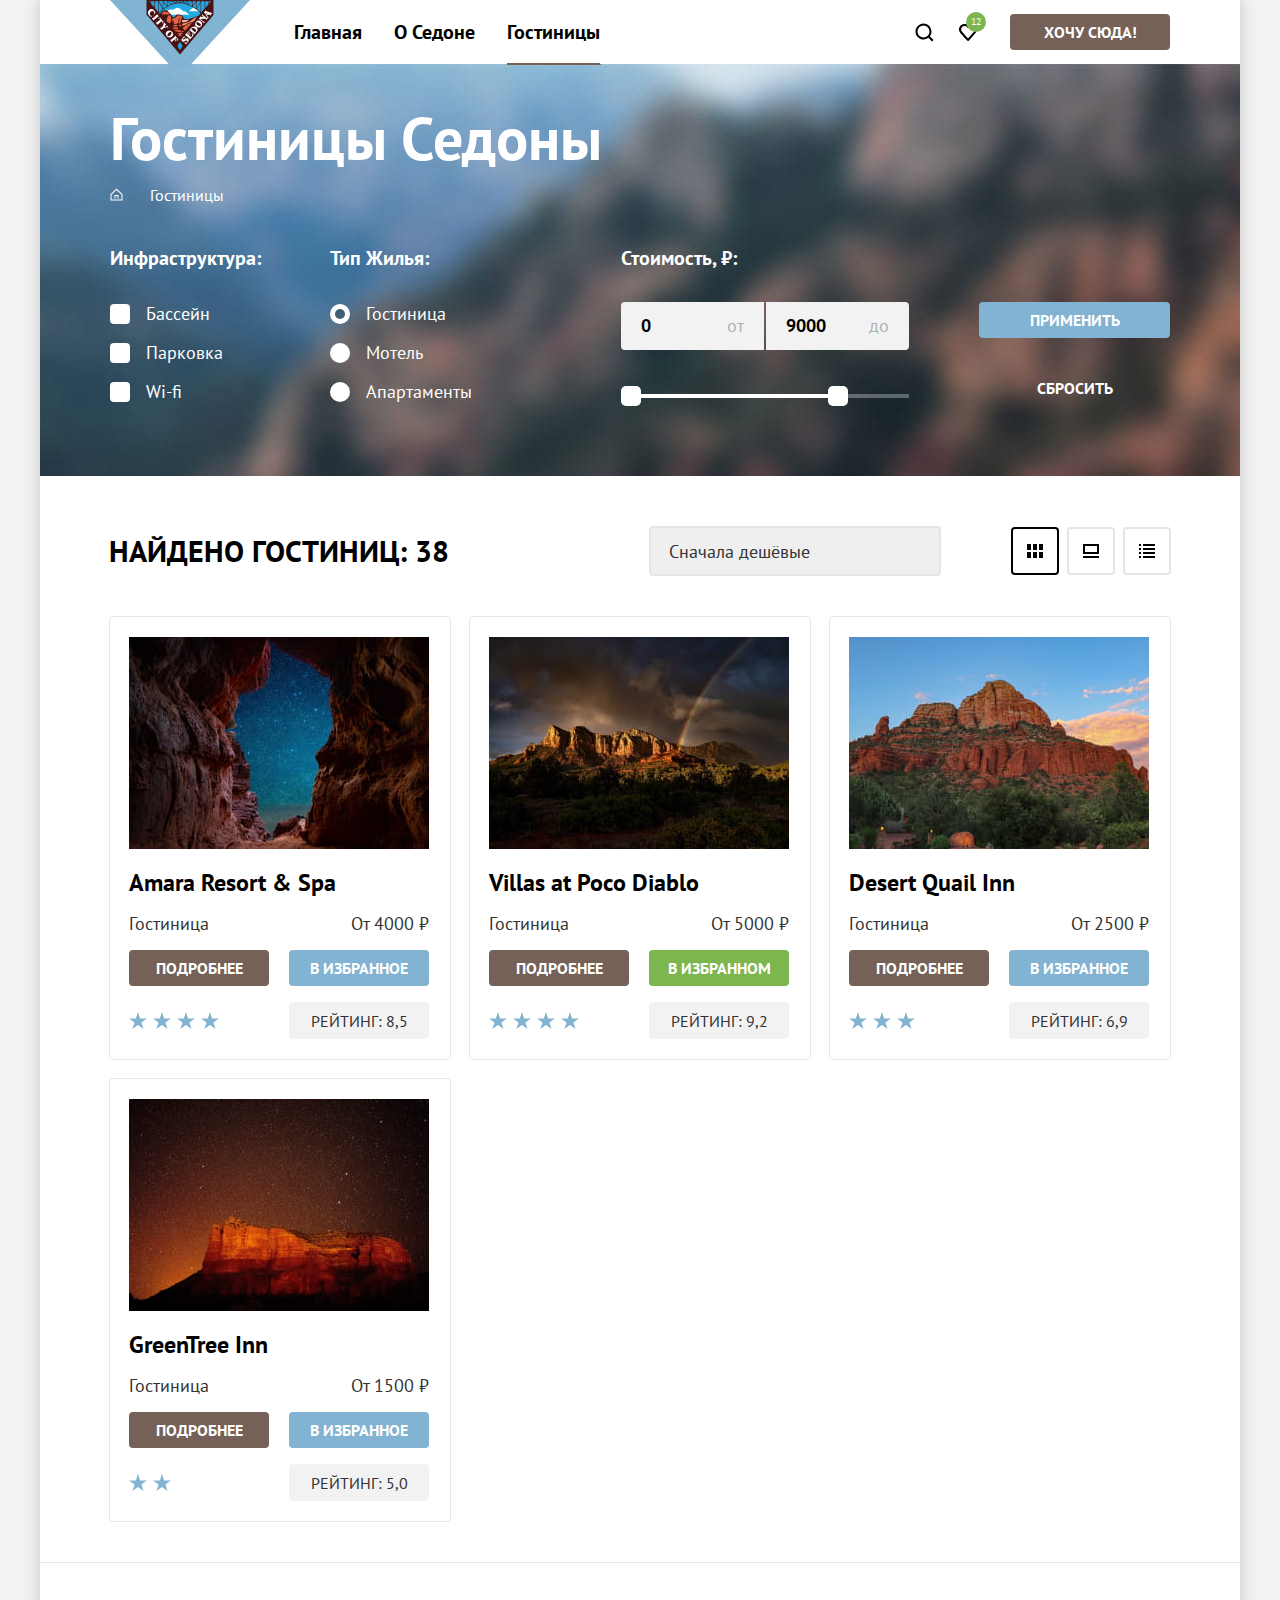
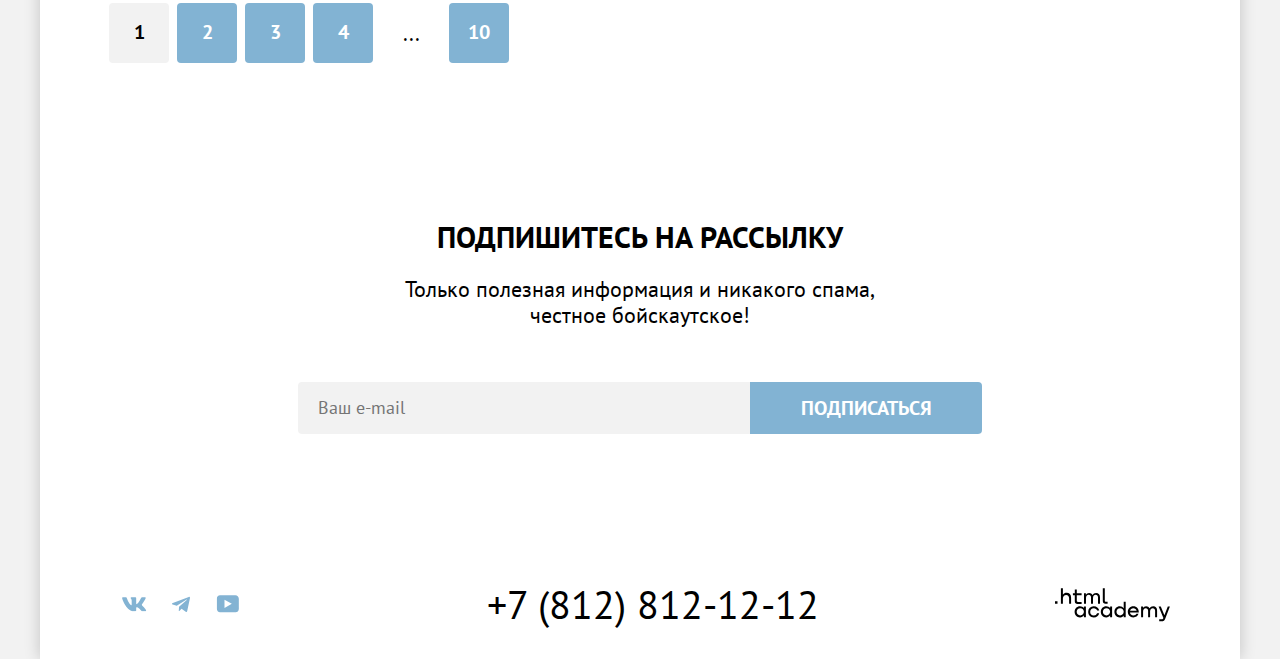
==== commit 3ee26b3e: "Добавляет атрибуты для автопроверки" ====
--- a/catalog.html
+++ b/catalog.html
@@ -1,504 +1,458 @@
 <!DOCTYPE html>
 <html lang="ru">
 
-  <head>
-    <meta charset="utf-8">
-    <title>Каталог</title>
-    <link rel="stylesheet" href="./styles/styles.css">
-    <link rel="icon" href="favicon.ico">
-    <link rel="icon" type="image/svg+xml" sizes="any" href="images/favicon.svg">
-  </head>
+<head>
+  <meta charset="utf-8">
+  <title>Каталог</title>
+  <link rel="stylesheet" href="./styles/styles.css">
+  <link rel="icon" href="favicon.ico">
+  <link rel="icon" type="image/png" href="images/favicon.png">
+</head>
 
-  <body>
-    <div class="page-container">
-      <header class="main-header" data-test="header">
-        <div class="header">
-          <nav class="header-logo-navigation">
-
-            <a class="navigation-link-logo" href="index.html">
-              <img class="main-header-logo" src="images/logo.svg" alt="Логтип проекта Седона">
-            </a>
-
-
-
-            <ul class="navigation-list">
-              <li class="navigation-item">
-                <a class="navigation-link" href="index.html">Главная</a>
-              </li>
-              <li class="navigation-item">
-                <a class="navigation-link" href="#">О Седоне</a>
-              </li>
-              <li class="navigation-item">
-                <a class="navigation-link navigation-link-selected" href="catalog.html">Гостиницы</a>
-              </li>
-            </ul>
-          </nav>
-
-          <nav class="navigation-user-button">
-            <ul class="navigation-user">
-              <li class="navigation-user-item">
-                <a class="navigation-user-link navigation-user-link-search" href="modal.html">
-                  <span class="visually-hidden">Поиск</span>
-                  <svg xmlns="http://www.w3.org/2000/svg" width="20" height="20" fill="none">
-                    <path fill="#000000"
-                      d="m19.5 18-3.7-3.67c1-1.3 1.7-2.98 1.7-4.87a8 8 0 0 0-8-7.96c-4.4 0-8 3.68-8 8.06a8 8 0 0 0 12.9 6.26l3.7 3.68 1.4-1.5Zm-10-2.48a6 6 0 0 1-6-5.96 6 6 0 0 1 12 0 6 6 0 0 1-6 5.96Z" />
-                  </svg>
-                </a>
-
-              </li>
-              <li class="navigation-user-item">
-                <a class="navigation-user-link navigation-user-link-favorite" href="#">
-                  <span class="visually-hidden">Избранное</span>
-
-                  <svg xmlns="http://www.w3.org/2000/svg" width="20" height="20" fill="none">
-                    <path fill="#000"
-                      d="M9.9 19a.9.9 0 0 1-.8-.4c-5.4-6.1-6.7-7.5-7-7.9A5.4 5.4 0 0 1 6.5 2C7.8 2 9 2.5 10 3.3a5.46 5.46 0 0 1 9 4.1c0 1.3-.5 2.5-1.3 3.4l-7 7.9c-.2.2-.4.3-.8.3Zm-6-9.5c.3.4 3.5 4 6.1 6.9l6.2-7c.5-.5.7-1.2.7-2 0-1.8-1.5-3.3-3.3-3.3-1 0-2 .5-2.7 1.3-.3.3-.6.4-.9.4-.3 0-.6-.2-.8-.4-.7-.8-1.7-1.3-2.7-1.3-1.8 0-3.3 1.5-3.3 3.3-.1.9.3 1.6.7 2.1-.1 0-.1 0 0 0Z" />
-                  </svg>
-                  <span class="notification-favorite">12</span></a>
-              </li>
-            </ul>
-            <a class="button button-brown-navigation" href="#">Хочу сюда!</a>
-          </nav>
-
-        </div>
-      </header>
-      <main class="main-catalog-filter main-container" data-test="main">
-        <div class="main-catalog-filter-background">
-          <header class="inner-header">
-            <h1 class="inner-header-title">Гостиницы Седоны</h1>
-            <ul class="breadcrumbs">
-              <li class="breadcrumbs-item">
-                <a class="breadcrumbs-link" href="index.html">
-                  <span class="visually-hidden">Главная</span>
-
-                  <svg class="breadcrumbs-icon" width="13" height="13" viewBox="0 0 13 13" fill="none"
-                    xmlns="http://www.w3.org/2000/svg">
-                    <path
-                      d="M6.5 0.5L0.5 6.30006V12.5001H12.5V6.30006L6.5 0.5ZM11.5 11.5001H1.5V6.70005L6.5 1.9L11.5 6.70005V11.5001Z"
-                      fill="white" />
-                    <path d="M4.5 10.5001H5.5V8.00005H7.5V10.5001H8.5V7.00005H4.5V10.5001Z" fill="white" />
-                  </svg>
-                </a>
-              </li>
-              <li class="breadcrumbs-item">
-                <a class="breadcrumbs-link">Гостиницы</a>
-              </li>
-            </ul>
-          </header>
-          <section class="catalog-filter-section" data-test="filter">
-            <h2 class="visually-hidden">Фильтр</h2>
-            <form class="catalog-filter" action="https://echo.htmlacademy.ru/" method="get">
-              <div class="catalog-filter-fieldset-first">
-                <fieldset class="catalog-filter-group" title="Выберите необходимые пункты">
-                  <legend class="catalog-filter-title">Инфраструктура:</legend>
-                  <ul class="catalog-filter-list">
-                    <li class="catalog-filter-list-item">
-                      <label class="control">
-                        <input class="visually-hidden control-input" type="checkbox" name="swimmingpool" checked>
-                        <span class="control-mark"></span>
-                        <span class="control-label">Бассейн</span>
-                      </label>
-                    </li>
-                    <li class="catalog-filter-list-item">
-                      <label class="control">
-                        <input class="visually-hidden control-input" type="checkbox" name="parking" checked>
-                        <span class="control-mark"></span>
-                        <span class="control-label">Парковка</span>
-                      </label>
-                    </li>
-                    <li class="catalog-filter-list-item">
-                      <label class="control">
-                        <input class="visually-hidden control-input" type="checkbox" name="wi-fi">
-                        <span class="control-mark"></span>
-                        <span class="control-label">Wi-fi</span>
-                      </label>
-                    </li>
-                  </ul>
-                </fieldset>
-                <fieldset class="catalog-filter-group" title="Выберите тип жилья">
-                  <legend class="catalog-filter-title">Тип жилья:</legend>
-                  <ul class="catalog-filter-list">
-                    <li class="catalog-filter-list-item">
-                      <label class="control">
-                        <input class="visually-hidden control-input" type="radio" name="type-of-housing" value="hotel"
-                          checked>
-                        <span class="control-mark"></span>
-                        <span class="control-label">Гостиница</span>
-                      </label>
-                    </li>
-                    <li class="catalog-filter-list-item">
-                      <label class="control">
-                        <input class="visually-hidden control-input" type="radio" name="type-of-housing" value="motel">
-                        <span class="control-mark"></span>
-                        <span class="control-label">Мотель</span>
-                      </label>
-                    </li>
-                    <li class="catalog-filter-list-item">
-                      <label class="control">
-                        <input class="visually-hidden control-input" type="radio" name="type-of-housing"
-                          value="apartments">
-                        <span class="control-mark"></span>
-                        <span class="control-label">Апартаменты</span>
-                      </label>
-                    </li>
-                  </ul>
-                </fieldset>
-              </div>
-              <fieldset class="catalog-filter-group catalog-filter-price" title="Введите стоимость">
-                <legend class="catalog-filter-title">Стоимость, ₽:</legend>
-                <ul class="catalog-filter-group-price">
-                  <li class="catalog-filter-price-inputs">
-                    <div class="catalog-filter-price-inputs-wrap">
-                      <label class="catalog-filter-price-range-label">
-                        <input class="catalog-filter-price-range catalog-filter-price-range-min" type="number" value="0"
-                          min="0" name="min-price-interval">
-                        <span class="catalog-filter-price-range-span">
-                          от</span>
-                      </label>
-                    </div>
-                    <div class="catalog-filter-price-inputs-wrap catalog-filter-price-inputs-wrap-max">
-                      <label class="catalog-filter-price-range-label">
-                        <input class="catalog-filter-price-range catalog-filter-price-range-max" type="number"
-                          value="9000" min="0" name="max-price-interval">
-                        <span class="catalog-filter-price-range-span">
-                          до</span></label>
-                    </div>
-                  </li>
-                  <li class="catalog-filter-price-slider">
-                    <div class="catalog-filter-price-slider-wrap" style="left: 1px; width: 226px">
-                      <button class="catalog-filter-button-min" type="button">
-                        <span class="visually-hidden">Нижняя граница стоимости</span>
-                      </button>
-                      <button class="catalog-filter-button-max" type="button">
-                        <span class="visually-hidden">Верхняя граница стоимости</span>
-                      </button>
-                    </div>
+<body>
+  <div class="page-container">
+    <header class="main-header" data-test="header">
+      <div class="header">
+        <nav class="header-logo-navigation">
+          <a class="navigation-link-logo" href="index.html">
+            <img class="main-header-logo" src="images/logo.svg" width="140" height="70" alt="Логтип проекта Седона">
+          </a>
+          <ul class="navigation-list">
+            <li class="navigation-item">
+              <a class="navigation-link" href="index.html">Главная</a>
+            </li>
+            <li class="navigation-item">
+              <a class="navigation-link" href="#">О Седоне</a>
+            </li>
+            <li class="navigation-item">
+              <a class="navigation-link navigation-link-selected" href="catalog.html">Гостиницы</a>
+            </li>
+          </ul>
+        </nav>
+        <nav class="navigation-user-button">
+          <ul class="navigation-user">
+            <li class="navigation-user-item">
+              <a class="navigation-user-link navigation-user-link-search" href="modal.html">
+                <span class="visually-hidden">Поиск</span>
+                <svg xmlns="http://www.w3.org/2000/svg" width="20" height="20" fill="none">
+                  <path fill="#000000"
+                    d="m19.5 18-3.7-3.67c1-1.3 1.7-2.98 1.7-4.87a8 8 0 0 0-8-7.96c-4.4 0-8 3.68-8 8.06a8 8 0 0 0 12.9 6.26l3.7 3.68 1.4-1.5Zm-10-2.48a6 6 0 0 1-6-5.96 6 6 0 0 1 12 0 6 6 0 0 1-6 5.96Z" />
+                </svg>
+              </a>
+            </li>
+            <li class="navigation-user-item">
+              <a class="navigation-user-link navigation-user-link-favorite" href="#">
+                <span class="visually-hidden">Избранное</span>
+                <svg xmlns="http://www.w3.org/2000/svg" width="20" height="20" fill="none">
+                  <path fill="#000"
+                    d="M9.9 19a.9.9 0 0 1-.8-.4c-5.4-6.1-6.7-7.5-7-7.9A5.4 5.4 0 0 1 6.5 2C7.8 2 9 2.5 10 3.3a5.46 5.46 0 0 1 9 4.1c0 1.3-.5 2.5-1.3 3.4l-7 7.9c-.2.2-.4.3-.8.3Zm-6-9.5c.3.4 3.5 4 6.1 6.9l6.2-7c.5-.5.7-1.2.7-2 0-1.8-1.5-3.3-3.3-3.3-1 0-2 .5-2.7 1.3-.3.3-.6.4-.9.4-.3 0-.6-.2-.8-.4-.7-.8-1.7-1.3-2.7-1.3-1.8 0-3.3 1.5-3.3 3.3-.1.9.3 1.6.7 2.1-.1 0-.1 0 0 0Z" />
+                </svg>
+                <span class="notification-favorite">12</span></a>
+            </li>
+          </ul>
+          <a class="button button-brown-navigation" href="#">Хочу сюда!</a>
+        </nav>
+      </div>
+    </header>
+    <main class="main-catalog-filter main-container" data-test="main">
+      <div class="main-catalog-filter-background">
+        <header class="inner-header">
+          <h1 class="inner-header-title">Гостиницы Седоны</h1>
+          <ul class="breadcrumbs">
+            <li class="breadcrumbs-item">
+              <a class="breadcrumbs-link" href="index.html">
+                <span class="visually-hidden">Главная</span>
+                <svg class="breadcrumbs-icon" width="13" height="13" viewBox="0 0 13 13" fill="none"
+                  xmlns="http://www.w3.org/2000/svg">
+                  <path
+                    d="M6.5 0.5L0.5 6.30006V12.5001H12.5V6.30006L6.5 0.5ZM11.5 11.5001H1.5V6.70005L6.5 1.9L11.5 6.70005V11.5001Z"
+                    fill="white" />
+                  <path d="M4.5 10.5001H5.5V8.00005H7.5V10.5001H8.5V7.00005H4.5V10.5001Z" fill="white" />
+                </svg>
+              </a>
+            </li>
+            <li class="breadcrumbs-item">
+              <a class="breadcrumbs-link">Гостиницы</a>
+            </li>
+          </ul>
+        </header>
+        <section class="catalog-filter-section" data-test="filter">
+          <h2 class="visually-hidden">Фильтр</h2>
+          <form class="catalog-filter" action="https://echo.htmlacademy.ru/" method="get">
+            <div class="catalog-filter-fieldset-first">
+              <fieldset class="catalog-filter-group" title="Выберите необходимые пункты">
+                <legend class="catalog-filter-title">Инфраструктура:</legend>
+                <ul class="catalog-filter-list">
+                  <li class="catalog-filter-list-item">
+                    <label class="control">
+                      <input class="visually-hidden control-input" type="checkbox" name="swimmingpool" checked>
+                      <span class="control-mark"></span>
+                      <span class="control-label">Бассейн</span>
+                    </label>
+                  </li>
+                  <li class="catalog-filter-list-item">
+                    <label class="control">
+                      <input class="visually-hidden control-input" type="checkbox" name="parking" checked>
+                      <span class="control-mark"></span>
+                      <span class="control-label">Парковка</span>
+                    </label>
+                  </li>
+                  <li class="catalog-filter-list-item">
+                    <label class="control">
+                      <input class="visually-hidden control-input" type="checkbox" name="wi-fi">
+                      <span class="control-mark"></span>
+                      <span class="control-label">Wi-fi</span>
+                    </label>
                   </li>
                 </ul>
               </fieldset>
-              <div class="filter-buttons">
-                <button class="button catalog-filter-button-submit" type="submit">Применить</button>
-                <button class="button catalog-filter-button-reset" type="reset">Сбросить</button>
-              </div>
-            </form>
-
-          </section>
-        </div>
-        <div class="test" data-test="catalog">
-          <section class="catalog-filter-results">
-            <h2 class="catalog-filter-results-title">Найдено гостиниц: <span
-                class="catalog-filter-results-title-quantity">38</span></h2>
-            <div class="catalog-filter-results-select-wrap">
-              <select class="catalog-filter-results-select">
-                <option value="cheap">Сначала дешёвые</option>
-                <option value="expensive">Сначала дорогие</option>
-                <option value="popular">Сначала популярные</option>
-              </select>
+              <fieldset class="catalog-filter-group" title="Выберите тип жилья">
+                <legend class="catalog-filter-title">Тип жилья:</legend>
+                <ul class="catalog-filter-list">
+                  <li class="catalog-filter-list-item">
+                    <label class="control">
+                      <input class="visually-hidden control-input" type="radio" name="type-of-housing" value="hotel"
+                        checked>
+                      <span class="control-mark"></span>
+                      <span class="control-label">Гостиница</span>
+                    </label>
+                  </li>
+                  <li class="catalog-filter-list-item">
+                    <label class="control">
+                      <input class="visually-hidden control-input" type="radio" name="type-of-housing" value="motel">
+                      <span class="control-mark"></span>
+                      <span class="control-label">Мотель</span>
+                    </label>
+                  </li>
+                  <li class="catalog-filter-list-item">
+                    <label class="control">
+                      <input class="visually-hidden control-input" type="radio" name="type-of-housing"
+                        value="apartments">
+                      <span class="control-mark"></span>
+                      <span class="control-label">Апартаменты</span>
+                    </label>
+                  </li>
+                </ul>
+              </fieldset>
             </div>
-            <ul class="catalog-filter-results-view-buttons">
-              <li class="catalog-filter-results-view-item">
-                <a class="catalog-filter-results-button-item catalog-filter-results-button-item-selected" href="#">
-                  <span class="visually-hidden">Показать плиткой</span>
-
-                  <svg xmlns="http://www.w3.org/2000/svg" width="16" height="14" fill="none">
-                    <g fill="#000" clip-path="url(#a)">
-                      <path d="M4 0H0v6h4V0ZM16 0h-4v6h4V0ZM10 0H6v6h4V0ZM4 8H0v6h4V8ZM16 8h-4v6h4V8ZM10 8H6v6h4V8Z" />
-                    </g>
-                    <defs>
-                      <clipPath id="a">
-                        <path fill="#fff" d="M0 0h16v14H0z" />
-                      </clipPath>
-                    </defs>
-                  </svg>
-                </a>
-              </li>
-              <li class="catalog-filter-results-view-item">
-                <a class="catalog-filter-results-button-item" href="#">
-                  <span class="visually-hidden">Показать карточки</span>
-
-                  <svg xmlns="http://www.w3.org/2000/svg" width="16" height="14" fill="none">
-                    <path fill="#000" d="M16 12H0v2h16v-2ZM14 2v6H2V2h12Zm2-2H0v10h16V0Z" />
-                  </svg>
-                </a>
-              </li>
-              <li class="catalog-filter-results-view-item">
-                <a class="catalog-filter-results-button-item" href="#">
-                  <span class="visually-hidden">Показать списком</span>
-
-                  <svg xmlns="http://www.w3.org/2000/svg" width="16" height="14" fill="none">
-                    <g fill="#000" clip-path="url(#a)">
-                      <path
-                        d="M2 0H0v2h2V0ZM16 0H4v2h12V0ZM2 4H0v2h2V4ZM16 4H4v2h12V4ZM2 8H0v2h2V8ZM16 8H4v2h12V8ZM2 12H0v2h2v-2ZM16 12H4v2h12v-2Z" />
-                    </g>
-                    <defs>
-                      <clipPath id="a">
-                        <path fill="#fff" d="M0 0h16v14H0z" />
-                      </clipPath>
-                    </defs>
-                  </svg>
-                </a>
-              </li>
-            </ul>
-          </section>
-          <section class="catalog-cards">
-            <h2 class="visually-hidden">Список отелей</h2>
-            <ul class="catalog-cards-list">
-              <li class="catalog-cards-item">
-                <a class="card-link" href="#">
-                  <img class="card-image" src="images/hotel-1.jpg" width="300" height="212"
-                    alt="Фото отеля Amara Resort & Spa">
-                  <h3 class="card-title">Amara Resort & Spa</h3>
-                </a>
-                <div class="card-description">
-                  <p class="card-type-of-housing">Гостиница</p>
-                  <p class="card-price">От 4000 ₽</p>
-                  <p class="card-price-buttons">
-                    <a class="button button-brown" href="#">Подробнее</a>
-
-                  </p>
-                  <p class="card-price-buttons">
-                    <a class="button button-blue" href="#">В избранное</a>
-
-                  </p>
-                  <div class="catalog-card-rating">
-                    <p class="rating-star rating-star-four">
-                      <span class="visually-hidden">4 звезды</span>
-                      <svg class="star-icon" aria-hidden="true" focusable="false" width="18" height="17"
-                        viewBox="0 0 18 17" fill="none" xmlns="http://www.w3.org/2000/svg">
-                        <path d="M9 0L11.1 6.5H18L12.4 10.5L14.6 17L9 13L3.4 17L5.6 10.5L0 6.5H6.9L9 0Z"
-                          fill="#83B3D3" />
-                      </svg>
-                      <svg class="star-icon" aria-hidden="true" focusable="false" width="18" height="17"
-                        viewBox="0 0 18 17" fill="none" xmlns="http://www.w3.org/2000/svg">
-                        <path d="M9 0L11.1 6.5H18L12.4 10.5L14.6 17L9 13L3.4 17L5.6 10.5L0 6.5H6.9L9 0Z"
-                          fill="#83B3D3" />
-                      </svg>
-                      <svg class="star-icon" aria-hidden="true" focusable="false" width="18" height="17"
-                        viewBox="0 0 18 17" fill="none" xmlns="http://www.w3.org/2000/svg">
-                        <path d="M9 0L11.1 6.5H18L12.4 10.5L14.6 17L9 13L3.4 17L5.6 10.5L0 6.5H6.9L9 0Z"
-                          fill="#83B3D3" />
-                      </svg>
-                      <svg class="star-icon" aria-hidden="true" focusable="false" width="18" height="17"
-                        viewBox="0 0 18 17" fill="none" xmlns="http://www.w3.org/2000/svg">
-                        <path d="M9 0L11.1 6.5H18L12.4 10.5L14.6 17L9 13L3.4 17L5.6 10.5L0 6.5H6.9L9 0Z"
-                          fill="#83B3D3" />
-                      </svg>
-
-                    </p>
+            <fieldset class="catalog-filter-group catalog-filter-price" title="Введите стоимость">
+              <legend class="catalog-filter-title">Стоимость, ₽:</legend>
+              <ul class="catalog-filter-group-price">
+                <li class="catalog-filter-price-inputs">
+                  <div class="catalog-filter-price-inputs-wrap">
+                    <label class="catalog-filter-price-range-label">
+                      <input class="catalog-filter-price-range catalog-filter-price-range-min" type="number" value="0"
+                        min="0" name="min-price-interval">
+                      <span class="catalog-filter-price-range-span">
+                        от</span>
+                    </label>
                   </div>
-                  <p class="catalog-cards-rating">Рейтинг: 8,5</p>
-                </div>
-              </li>
-              <li class="catalog-cards-item">
-                <a class="card-link" href="#">
-                  <img class="card-image" src="images/hotel-2.jpg" width="300" height="212"
-                    alt="Фото отеля Villas at Poco Diablo">
-                  <h3 class="card-title">Villas at Poco Diablo</h3>
-                </a>
-                <div class="card-description">
-                  <p class="card-type-of-housing">Гостиница</p>
-                  <p class="card-price">От 5000 ₽</p>
-                  <p class="card-price-buttons">
-                    <a class="button button-brown" href="#">Подробнее</a>
-
-                  </p>
-                  <p class="card-price-buttons">
-                    <a class="button button-green" href="#">В избранном</a>
-
-                  </p>
-                  <div class="catalog-card-rating">
-                    <p class="rating-star rating-star-four">
-                      <span class="visually-hidden">4 звезды</span>
-                      <svg class="star-icon" aria-hidden="true" focusable="false" width="18" height="17"
-                        viewBox="0 0 18 17" fill="none" xmlns="http://www.w3.org/2000/svg">
-                        <path d="M9 0L11.1 6.5H18L12.4 10.5L14.6 17L9 13L3.4 17L5.6 10.5L0 6.5H6.9L9 0Z"
-                          fill="#83B3D3" />
-                      </svg>
-                      <svg class="star-icon" aria-hidden="true" focusable="false" width="18" height="17"
-                        viewBox="0 0 18 17" fill="none" xmlns="http://www.w3.org/2000/svg">
-                        <path d="M9 0L11.1 6.5H18L12.4 10.5L14.6 17L9 13L3.4 17L5.6 10.5L0 6.5H6.9L9 0Z"
-                          fill="#83B3D3" />
-                      </svg>
-                      <svg class="star-icon" aria-hidden="true" focusable="false" width="18" height="17"
-                        viewBox="0 0 18 17" fill="none" xmlns="http://www.w3.org/2000/svg">
-                        <path d="M9 0L11.1 6.5H18L12.4 10.5L14.6 17L9 13L3.4 17L5.6 10.5L0 6.5H6.9L9 0Z"
-                          fill="#83B3D3" />
-                      </svg>
-                      <svg class="star-icon" aria-hidden="true" focusable="false" width="18" height="17"
-                        viewBox="0 0 18 17" fill="none" xmlns="http://www.w3.org/2000/svg">
-                        <path d="M9 0L11.1 6.5H18L12.4 10.5L14.6 17L9 13L3.4 17L5.6 10.5L0 6.5H6.9L9 0Z"
-                          fill="#83B3D3" />
-                      </svg>
-
-                    </p>
+                  <div class="catalog-filter-price-inputs-wrap catalog-filter-price-inputs-wrap-max">
+                    <label class="catalog-filter-price-range-label">
+                      <input class="catalog-filter-price-range catalog-filter-price-range-max" type="number"
+                        value="9000" min="0" name="max-price-interval">
+                      <span class="catalog-filter-price-range-span">
+                        до</span></label>
                   </div>
-                  <p class="catalog-cards-rating">Рейтинг: 9,2</p>
-                </div>
-              </li>
-              <li class="catalog-cards-item">
-                <a class="card-link" href="#">
-                  <img class="card-image" src="images/hotel-3.jpg" width="300" height="212"
-                    alt="Фото отеля Desert Quail Inn">
-                  <h3 class="card-title">Desert Quail Inn</h3>
-                </a>
-                <div class="card-description">
-                  <p class="card-type-of-housing">Гостиница</p>
-                  <p class="card-price">От 2500 ₽</p>
-                  <p class="card-price-buttons">
-                    <a class="button button-brown" href="#">Подробнее</a>
-
-                  </p>
-                  <p class="card-price-buttons">
-                    <a class="button button-blue" href="#">В избранное</a>
-
-                  </p>
-                  <div class="catalog-card-rating">
-                    <p class="rating-star rating-star-three">
-                      <span class="visually-hidden">3 звезды</span>
-                      <svg class="star-icon" aria-hidden="true" focusable="false" width="18" height="17"
-                        viewBox="0 0 18 17" fill="none" xmlns="http://www.w3.org/2000/svg">
-                        <path d="M9 0L11.1 6.5H18L12.4 10.5L14.6 17L9 13L3.4 17L5.6 10.5L0 6.5H6.9L9 0Z"
-                          fill="#83B3D3" />
-                      </svg>
-                      <svg class="star-icon" aria-hidden="true" focusable="false" width="18" height="17"
-                        viewBox="0 0 18 17" fill="none" xmlns="http://www.w3.org/2000/svg">
-                        <path d="M9 0L11.1 6.5H18L12.4 10.5L14.6 17L9 13L3.4 17L5.6 10.5L0 6.5H6.9L9 0Z"
-                          fill="#83B3D3" />
-                      </svg>
-                      <svg class="star-icon" aria-hidden="true" focusable="false" width="18" height="17"
-                        viewBox="0 0 18 17" fill="none" xmlns="http://www.w3.org/2000/svg">
-                        <path d="M9 0L11.1 6.5H18L12.4 10.5L14.6 17L9 13L3.4 17L5.6 10.5L0 6.5H6.9L9 0Z"
-                          fill="#83B3D3" />
-                      </svg>
-
-
-                    </p>
+                </li>
+                <li class="catalog-filter-price-slider">
+                  <div class="catalog-filter-price-slider-wrap" style="left: 1px; width: 226px">
+                    <button class="catalog-filter-button-min" type="button">
+                      <span class="visually-hidden">Нижняя граница стоимости</span>
+                    </button>
+                    <button class="catalog-filter-button-max" type="button">
+                      <span class="visually-hidden">Верхняя граница стоимости</span>
+                    </button>
                   </div>
-                  <p class="catalog-cards-rating">Рейтинг: 6,9</p>
-                </div>
-              </li>
-              <li class="catalog-cards-item">
-                <a class="card-link" href="#">
-                  <img class="card-image" src="images/hotel-4.jpg" width="300" height="212"
-                    alt="Фото отеля GreenTree Inn">
-                  <h3 class="card-title">GreenTree Inn</h3>
-                </a>
-                <div class="card-description">
-                  <p class="card-type-of-housing">Гостиница</p>
-                  <p class="card-price">От 1500 ₽</p>
-                  <p class="card-price-buttons">
-                    <a class="button button-brown" href="#">Подробнее</a>
-
-                  </p>
-                  <p class="card-price-buttons">
-                    <a class="button button-blue" href="#">В избранное</a>
-
-                  </p>
-                  <div class="catalog-card-rating">
-                    <p class="rating-star rating-star-two">
-                      <span class="visually-hidden">2 звезды</span>
-                      <svg class="star-icon" aria-hidden="true" focusable="false" width="18" height="17"
-                        viewBox="0 0 18 17" fill="none" xmlns="http://www.w3.org/2000/svg">
-                        <path d="M9 0L11.1 6.5H18L12.4 10.5L14.6 17L9 13L3.4 17L5.6 10.5L0 6.5H6.9L9 0Z"
-                          fill="#83B3D3" />
-                      </svg>
-                      <svg class="star-icon" aria-hidden="true" focusable="false" width="18" height="17"
-                        viewBox="0 0 18 17" fill="none" xmlns="http://www.w3.org/2000/svg">
-                        <path d="M9 0L11.1 6.5H18L12.4 10.5L14.6 17L9 13L3.4 17L5.6 10.5L0 6.5H6.9L9 0Z"
-                          fill="#83B3D3" />
-                      </svg>
-
-
-                    </p>
-                  </div>
-                  <p class="catalog-cards-rating">Рейтинг: 5,0</p>
-                </div>
-              </li>
-            </ul>
-          </section>
-
-          <ul class="pagination">
-            <li class="pagination-item">
-              <a class="pagination-link pagination-current">1</a>
-            </li>
-            <li class="pagination-item">
-              <a class="pagination-link" href="#">2</a>
-            </li>
-            <li class="pagination-item">
-              <a class="pagination-link" href="#">3</a>
-            </li>
-            <li class="pagination-item">
-              <a class="pagination-link" href="#">4</a>
-            </li>
-            <li class="pagination-item">
-              <a class="pagination-link pagination-hidden" href="#">
-                ...
-              </a>
-            </li>
-            <li class="pagination-item">
-              <a class="pagination-link" href="#">10</a>
-            </li>
-          </ul>
-        </div>
-
-        <section class="subscription" data-test="subscribe">
-          <h2 class="subscription-title">Подпишитесь на рассылку</h2>
-          <p class="subscription-subtitle">Только полезная информация и никакого спама, честное бойскаутское!</p>
-          <form class="subscription-form" action="https://echo.htmlacademy.ru/" method="post">
-            <label class="subscription-form-label" for="email">
-              <span class="visually-hidden">Ваш e-mail</span>
-              <input class="subscription-form-input" type="email" id="email" name="email-subscription"
-                placeholder="Ваш e-mail" required>
-            </label>
-
-            <button class="button button-bigger subscription-form-button" type="submit">Подписаться</button>
+                </li>
+              </ul>
+            </fieldset>
+            <div class="filter-buttons">
+              <button class="button catalog-filter-button-submit" type="submit">Применить</button>
+              <button class="button catalog-filter-button-reset" type="reset">Сбросить</button>
+            </div>
           </form>
         </section>
-      </main>
-      <footer class="main-footer" data-test="footer">
-        <section class="footer-social">
-          <ul class="footer-social-list">
-            <li class="footer-social-list-item">
-              <a class="footer-social-link footer-social-list-vk" href="https://vk.com/htmlacademy">
-                <span class="visually-hidden">Вконтакте</span>
-
-                <svg class="social-icon" xmlns="http://www.w3.org/2000/svg" width="25" height="15" fill="none">
-                  <path fill="#83B3D3" fill-rule="evenodd"
-                    d="M24.12 1.8c.16-.54 0-.94-.8-.94H20.7c-.67 0-.98.34-1.15.73 0 0-1.33 3.2-3.22 5.27-.61.6-.9.8-1.23.8-.16 0-.41-.2-.41-.75v-5.1c0-.66-.19-.95-.74-.95H9.82c-.42 0-.67.3-.67.59 0 .62.95.76 1.04 2.51v3.8c0 .83-.15.98-.48.98-.9 0-3.06-3.2-4.34-6.88-.25-.72-.5-1-1.18-1H1.57c-.75 0-.9.34-.9.73 0 .68.89 4.07 4.14 8.55 2.17 3.06 5.23 4.72 8 4.72 1.68 0 1.88-.37 1.88-1v-2.32c0-.74.16-.88.7-.88.38 0 1.05.19 2.6 1.66 1.79 1.75 2.08 2.54 3.08 2.54h2.63c.75 0 1.12-.37.9-1.1-.23-.72-1.08-1.77-2.2-3.02-.62-.71-1.54-1.48-1.82-1.86-.39-.5-.28-.71 0-1.15 0 0 3.2-4.42 3.54-5.93Z"
-                    clip-rule="evenodd" />
-                </svg>
-
-              </a>
-            </li>
-            <li class="footer-social-list-item">
-              <a class="footer-social-link footer-social-list-telegram" href="https://t.me/htmlacademy">
-                <span class="visually-hidden">Telegram</span>
-
-                <svg class="social-icon" xmlns="http://www.w3.org/2000/svg" width="18" height="16" fill="none">
-                  <path fill="#83B3D3"
-                    d="M16.79.96.84 7.1c-1.09.44-1.08 1.05-.2 1.32l4.1 1.28 9.47-5.98c.44-.27.85-.13.52.17l-7.68 6.93-.28 4.22c.41 0 .6-.2.83-.41l1.99-1.94 4.13 3.06c.77.42 1.31.2 1.5-.71l2.72-12.8c.28-1.1-.43-1.61-1.16-1.28Z" />
-                </svg>
-              </a>
-            </li>
-            <li class="footer-social-list-item">
-              <a class="footer-social-link footer-social-list-youtube"
-                href="https://www.youtube.com/user/htmlacademyru">
-                <span class="visually-hidden">Youtube</span>
-
-                <svg class="social-icon" xmlns="http://www.w3.org/2000/svg" width="23" height="18" fill="none">
-                  <path fill="#83B3D3"
-                    d="M18.94.36H3.51C1.65.36.33 1.95.33 3.76v10.09c0 1.91 1.32 3.5 3.18 3.5h15.65c1.64 0 3.17-1.59 3.17-3.4V3.76c-.22-1.8-1.53-3.4-3.39-3.4ZM7.99 12.89V4.82l7.34 4.04-7.34 4.03Z" />
+      </div>
+      <div class="test" data-test="catalog">
+        <section class="catalog-filter-results">
+          <h2 class="catalog-filter-results-title">Найдено гостиниц: <span
+              class="catalog-filter-results-title-quantity">38</span></h2>
+          <div class="catalog-filter-results-select-wrap">
+            <select class="catalog-filter-results-select">
+              <option value="cheap">Сначала дешёвые</option>
+              <option value="expensive">Сначала дорогие</option>
+              <option value="popular">Сначала популярные</option>
+            </select>
+          </div>
+          <ul class="catalog-filter-results-view-buttons">
+            <li class="catalog-filter-results-view-item">
+              <a class="catalog-filter-results-button-item catalog-filter-results-button-item-selected" href="#">
+                <span class="visually-hidden">Показать плиткой</span>
+                <svg xmlns="http://www.w3.org/2000/svg" width="16" height="14" fill="none">
+                  <g fill="#000" clip-path="url(#a)">
+                    <path d="M4 0H0v6h4V0ZM16 0h-4v6h4V0ZM10 0H6v6h4V0ZM4 8H0v6h4V8ZM16 8h-4v6h4V8ZM10 8H6v6h4V8Z" />
+                  </g>
+                  <defs>
+                    <clipPath id="a">
+                      <path fill="#fff" d="M0 0h16v14H0z" />
+                    </clipPath>
+                  </defs>
+                </svg>
+              </a>
+            </li>
+            <li class="catalog-filter-results-view-item">
+              <a class="catalog-filter-results-button-item" href="#">
+                <span class="visually-hidden">Показать карточки</span>
+                <svg xmlns="http://www.w3.org/2000/svg" width="16" height="14" fill="none">
+                  <path fill="#000" d="M16 12H0v2h16v-2ZM14 2v6H2V2h12Zm2-2H0v10h16V0Z" />
+                </svg>
+              </a>
+            </li>
+            <li class="catalog-filter-results-view-item">
+              <a class="catalog-filter-results-button-item" href="#">
+                <span class="visually-hidden">Показать списком</span>
+                <svg xmlns="http://www.w3.org/2000/svg" width="16" height="14" fill="none">
+                  <g fill="#000" clip-path="url(#b)">
+                    <path
+                      d="M2 0H0v2h2V0ZM16 0H4v2h12V0ZM2 4H0v2h2V4ZM16 4H4v2h12V4ZM2 8H0v2h2V8ZM16 8H4v2h12V8ZM2 12H0v2h2v-2ZM16 12H4v2h12v-2Z" />
+                  </g>
+                  <defs>
+                    <clipPath id="b">
+                      <path fill="#fff" d="M0 0h16v14H0z" />
+                    </clipPath>
+                  </defs>
                 </svg>
               </a>
             </li>
           </ul>
         </section>
-        <a class="phone-number" href="tel:+78128121212">+7 (812) 812-12-12</a>
-        <a class="htmlacademy-link" href="https://htmlacademy.ru/">
-          <img class="htmlacademy-logo" src="images/html-logo.svg" width="115" height="33" alt="Логотип HTML Академии">
-        </a>
-      </footer>
-    </div>
-  </body>
+        <section class="catalog-cards">
+          <h2 class="visually-hidden">Список отелей</h2>
+          <ul class="catalog-cards-list">
+            <li class="catalog-cards-item">
+              <a class="card-link" href="#">
+                <img class="card-image" src="images/hotel-1.jpg" width="300" height="212"
+                  alt="Фото отеля Amara Resort & Spa">
+                <h3 class="card-title">Amara Resort & Spa</h3>
+              </a>
+              <div class="card-description">
+                <p class="card-type-of-housing">Гостиница</p>
+                <p class="card-price">От 4000 ₽</p>
+                <p class="card-price-buttons">
+                  <a class="button button-brown price-button" href="#">Подробнее</a>
+                </p>
+                <p class="card-price-buttons">
+                  <a class="button button-blue price-button" href="#">В избранное</a>
+                </p>
+                <div class="catalog-card-rating">
+                  <p class="rating-star rating-star-four">
+                    <span class="visually-hidden">4 звезды</span>
+                    <svg class="star-icon" aria-hidden="true" focusable="false" width="18" height="17"
+                      viewBox="0 0 18 17" fill="none" xmlns="http://www.w3.org/2000/svg">
+                      <path d="M9 0L11.1 6.5H18L12.4 10.5L14.6 17L9 13L3.4 17L5.6 10.5L0 6.5H6.9L9 0Z" fill="#83B3D3" />
+                    </svg>
+                    <svg class="star-icon" aria-hidden="true" focusable="false" width="18" height="17"
+                      viewBox="0 0 18 17" fill="none" xmlns="http://www.w3.org/2000/svg">
+                      <path d="M9 0L11.1 6.5H18L12.4 10.5L14.6 17L9 13L3.4 17L5.6 10.5L0 6.5H6.9L9 0Z" fill="#83B3D3" />
+                    </svg>
+                    <svg class="star-icon" aria-hidden="true" focusable="false" width="18" height="17"
+                      viewBox="0 0 18 17" fill="none" xmlns="http://www.w3.org/2000/svg">
+                      <path d="M9 0L11.1 6.5H18L12.4 10.5L14.6 17L9 13L3.4 17L5.6 10.5L0 6.5H6.9L9 0Z" fill="#83B3D3" />
+                    </svg>
+                    <svg class="star-icon" aria-hidden="true" focusable="false" width="18" height="17"
+                      viewBox="0 0 18 17" fill="none" xmlns="http://www.w3.org/2000/svg">
+                      <path d="M9 0L11.1 6.5H18L12.4 10.5L14.6 17L9 13L3.4 17L5.6 10.5L0 6.5H6.9L9 0Z" fill="#83B3D3" />
+                    </svg>
+                  </p>
+                </div>
+                <p class="catalog-cards-rating">Рейтинг: 8,5</p>
+              </div>
+            </li>
+            <li class="catalog-cards-item">
+              <a class="card-link" href="#">
+                <img class="card-image" src="images/hotel-2.jpg" width="300" height="212"
+                  alt="Фото отеля Villas at Poco Diablo">
+                <h3 class="card-title">Villas at Poco Diablo</h3>
+              </a>
+              <div class="card-description">
+                <p class="card-type-of-housing">Гостиница</p>
+                <p class="card-price">От 5000 ₽</p>
+                <p class="card-price-buttons">
+                  <a class="button button-brown price-button" href="#">Подробнее</a>
+                </p>
+                <p class="card-price-buttons">
+                  <a class="button button-green price-button" href="#">В избранном</a>
+                </p>
+                <div class="catalog-card-rating">
+                  <p class="rating-star rating-star-four">
+                    <span class="visually-hidden">4 звезды</span>
+                    <svg class="star-icon" aria-hidden="true" focusable="false" width="18" height="17"
+                      viewBox="0 0 18 17" fill="none" xmlns="http://www.w3.org/2000/svg">
+                      <path d="M9 0L11.1 6.5H18L12.4 10.5L14.6 17L9 13L3.4 17L5.6 10.5L0 6.5H6.9L9 0Z" fill="#83B3D3" />
+                    </svg>
+                    <svg class="star-icon" aria-hidden="true" focusable="false" width="18" height="17"
+                      viewBox="0 0 18 17" fill="none" xmlns="http://www.w3.org/2000/svg">
+                      <path d="M9 0L11.1 6.5H18L12.4 10.5L14.6 17L9 13L3.4 17L5.6 10.5L0 6.5H6.9L9 0Z" fill="#83B3D3" />
+                    </svg>
+                    <svg class="star-icon" aria-hidden="true" focusable="false" width="18" height="17"
+                      viewBox="0 0 18 17" fill="none" xmlns="http://www.w3.org/2000/svg">
+                      <path d="M9 0L11.1 6.5H18L12.4 10.5L14.6 17L9 13L3.4 17L5.6 10.5L0 6.5H6.9L9 0Z" fill="#83B3D3" />
+                    </svg>
+                    <svg class="star-icon" aria-hidden="true" focusable="false" width="18" height="17"
+                      viewBox="0 0 18 17" fill="none" xmlns="http://www.w3.org/2000/svg">
+                      <path d="M9 0L11.1 6.5H18L12.4 10.5L14.6 17L9 13L3.4 17L5.6 10.5L0 6.5H6.9L9 0Z" fill="#83B3D3" />
+                    </svg>
+                  </p>
+                </div>
+                <p class="catalog-cards-rating">Рейтинг: 9,2</p>
+              </div>
+            </li>
+            <li class="catalog-cards-item">
+              <a class="card-link" href="#">
+                <img class="card-image" src="images/hotel-3.jpg" width="300" height="212"
+                  alt="Фото отеля Desert Quail Inn">
+                <h3 class="card-title">Desert Quail Inn</h3>
+              </a>
+              <div class="card-description">
+                <p class="card-type-of-housing">Гостиница</p>
+                <p class="card-price">От 2500 ₽</p>
+                <p class="card-price-buttons">
+                  <a class="button button-brown price-button" href="#">Подробнее</a>
+                </p>
+                <p class="card-price-buttons">
+                  <a class="button button-blue price-button" href="#">В избранное</a>
+                </p>
+                <div class="catalog-card-rating">
+                  <p class="rating-star rating-star-three">
+                    <span class="visually-hidden">3 звезды</span>
+                    <svg class="star-icon" aria-hidden="true" focusable="false" width="18" height="17"
+                      viewBox="0 0 18 17" fill="none" xmlns="http://www.w3.org/2000/svg">
+                      <path d="M9 0L11.1 6.5H18L12.4 10.5L14.6 17L9 13L3.4 17L5.6 10.5L0 6.5H6.9L9 0Z" fill="#83B3D3" />
+                    </svg>
+                    <svg class="star-icon" aria-hidden="true" focusable="false" width="18" height="17"
+                      viewBox="0 0 18 17" fill="none" xmlns="http://www.w3.org/2000/svg">
+                      <path d="M9 0L11.1 6.5H18L12.4 10.5L14.6 17L9 13L3.4 17L5.6 10.5L0 6.5H6.9L9 0Z" fill="#83B3D3" />
+                    </svg>
+                    <svg class="star-icon" aria-hidden="true" focusable="false" width="18" height="17"
+                      viewBox="0 0 18 17" fill="none" xmlns="http://www.w3.org/2000/svg">
+                      <path d="M9 0L11.1 6.5H18L12.4 10.5L14.6 17L9 13L3.4 17L5.6 10.5L0 6.5H6.9L9 0Z" fill="#83B3D3" />
+                    </svg>
+                  </p>
+                </div>
+                <p class="catalog-cards-rating">Рейтинг: 6,9</p>
+              </div>
+            </li>
+            <li class="catalog-cards-item">
+              <a class="card-link" href="#">
+                <img class="card-image" src="images/hotel-4.jpg" width="300" height="212"
+                  alt="Фото отеля GreenTree Inn">
+                <h3 class="card-title">GreenTree Inn</h3>
+              </a>
+              <div class="card-description">
+                <p class="card-type-of-housing">Гостиница</p>
+                <p class="card-price">От 1500 ₽</p>
+                <p class="card-price-buttons">
+                  <a class="button button-brown price-button" href="#">Подробнее</a>
+                </p>
+                <p class="card-price-buttons">
+                  <a class="button button-blue price-button" href="#">В избранное</a>
+                </p>
+                <div class="catalog-card-rating">
+                  <p class="rating-star rating-star-two">
+                    <span class="visually-hidden">2 звезды</span>
+                    <svg class="star-icon" aria-hidden="true" focusable="false" width="18" height="17"
+                      viewBox="0 0 18 17" fill="none" xmlns="http://www.w3.org/2000/svg">
+                      <path d="M9 0L11.1 6.5H18L12.4 10.5L14.6 17L9 13L3.4 17L5.6 10.5L0 6.5H6.9L9 0Z" fill="#83B3D3" />
+                    </svg>
+                    <svg class="star-icon" aria-hidden="true" focusable="false" width="18" height="17"
+                      viewBox="0 0 18 17" fill="none" xmlns="http://www.w3.org/2000/svg">
+                      <path d="M9 0L11.1 6.5H18L12.4 10.5L14.6 17L9 13L3.4 17L5.6 10.5L0 6.5H6.9L9 0Z" fill="#83B3D3" />
+                    </svg>
+                  </p>
+                </div>
+                <p class="catalog-cards-rating">Рейтинг: 5,0</p>
+              </div>
+            </li>
+          </ul>
+        </section>
+        <ul class="pagination">
+          <li class="pagination-item">
+            <a class="pagination-link pagination-current">1</a>
+          </li>
+          <li class="pagination-item">
+            <a class="pagination-link" href="#">2</a>
+          </li>
+          <li class="pagination-item">
+            <a class="pagination-link" href="#">3</a>
+          </li>
+          <li class="pagination-item">
+            <a class="pagination-link" href="#">4</a>
+          </li>
+          <li class="pagination-item">
+            <a class="pagination-link pagination-hidden" href="#">
+              ...
+            </a>
+          </li>
+          <li class="pagination-item">
+            <a class="pagination-link" href="#">10</a>
+          </li>
+        </ul>
+      </div>
+      <section class="subscription" data-test="subscribe">
+        <h2 class="subscription-title">Подпишитесь на рассылку</h2>
+        <p class="subscription-subtitle">Только полезная информация и никакого спама, честное бойскаутское!</p>
+        <form class="subscription-form" action="https://echo.htmlacademy.ru/" method="post">
+          <label class="subscription-form-label" for="email">
+            <span class="visually-hidden">Ваш e-mail</span>
+            <input class="subscription-form-input" type="email" id="email" name="email-subscription"
+              placeholder="Ваш e-mail" required>
+          </label>
+          <button class="button button-bigger subscription-form-button" type="submit">Подписаться</button>
+        </form>
+      </section>
+    </main>
+    <footer class="main-footer" data-test="footer">
+      <ul class="footer-social-list">
+        <li class="footer-social-list-item">
+          <a class="footer-social-link footer-social-list-vk" href="https://vk.com/htmlacademy">
+            <span class="visually-hidden">Вконтакте</span>
+            <svg class="social-icon" xmlns="http://www.w3.org/2000/svg" width="25" height="15" fill="#83B3D3">
+              <path fill-rule="evenodd"
+                d="M24.12 1.8c.16-.54 0-.94-.8-.94H20.7c-.67 0-.98.34-1.15.73 0 0-1.33 3.2-3.22 5.27-.61.6-.9.8-1.23.8-.16 0-.41-.2-.41-.75v-5.1c0-.66-.19-.95-.74-.95H9.82c-.42 0-.67.3-.67.59 0 .62.95.76 1.04 2.51v3.8c0 .83-.15.98-.48.98-.9 0-3.06-3.2-4.34-6.88-.25-.72-.5-1-1.18-1H1.57c-.75 0-.9.34-.9.73 0 .68.89 4.07 4.14 8.55 2.17 3.06 5.23 4.72 8 4.72 1.68 0 1.88-.37 1.88-1v-2.32c0-.74.16-.88.7-.88.38 0 1.05.19 2.6 1.66 1.79 1.75 2.08 2.54 3.08 2.54h2.63c.75 0 1.12-.37.9-1.1-.23-.72-1.08-1.77-2.2-3.02-.62-.71-1.54-1.48-1.82-1.86-.39-.5-.28-.71 0-1.15 0 0 3.2-4.42 3.54-5.93Z"
+                clip-rule="evenodd" />
+            </svg>
+          </a>
+        </li>
+        <li class="footer-social-list-item">
+          <a class="footer-social-link footer-social-list-telegram" href="https://t.me/htmlacademy">
+            <span class="visually-hidden">Telegram</span>
+            <svg class="social-icon" xmlns="http://www.w3.org/2000/svg" width="18" height="16" fill="#83B3D3">
+              <path
+                d="M16.79.96.84 7.1c-1.09.44-1.08 1.05-.2 1.32l4.1 1.28 9.47-5.98c.44-.27.85-.13.52.17l-7.68 6.93-.28 4.22c.41 0 .6-.2.83-.41l1.99-1.94 4.13 3.06c.77.42 1.31.2 1.5-.71l2.72-12.8c.28-1.1-.43-1.61-1.16-1.28Z" />
+            </svg>
+          </a>
+        </li>
+        <li class="footer-social-list-item">
+          <a class="footer-social-link footer-social-list-youtube" href="https://www.youtube.com/user/htmlacademyru">
+            <span class="visually-hidden">Youtube</span>
+            <svg class="social-icon" xmlns="http://www.w3.org/2000/svg" width="23" height="18" fill="#83B3D3">
+              <path
+                d="M18.94.36H3.51C1.65.36.33 1.95.33 3.76v10.09c0 1.91 1.32 3.5 3.18 3.5h15.65c1.64 0 3.17-1.59 3.17-3.4V3.76c-.22-1.8-1.53-3.4-3.39-3.4ZM7.99 12.89V4.82l7.34 4.04-7.34 4.03Z" />
+            </svg>
+          </a>
+        </li>
+      </ul>
+      <a class="phone-number" href="tel:+78128121212">+7 (812) 812-12-12</a>
+      <a class="htmlacademy-link" href="https://htmlacademy.ru/">
+        <svg class="htmlacademy-logo" aria-hidden="true" role="img" aria-label="Логотип HTML Академия."
+          xmlns="http://www.w3.org/2000/svg" width="115" height="34" fill="#000">
+          <path
+            d="M0 13.26v2.6h2.5v-2.6H0ZM11.6 4.86c-1.6 0-2.8.7-3.6 1.7h-.1V.36h-2v15.5h2v-5.3c0-2.1 1.3-3.6 3.3-3.6 1.8 0 2.9 1.4 2.9 3.2v5.7h2v-6.1c.1-3-1.8-4.9-4.5-4.9ZM26.6 5.16h-4.8v-3.7h-2v3.8h-1.9v2h1.9v6c0 1.7 1 2.7 2.7 2.7h4.1v-2h-3.7c-.7 0-1.1-.4-1.1-1.1v-5.7h4.8v-2ZM41.1 4.96c-1.6 0-2.9.8-3.5 2.1h-.1c-.6-1.2-1.8-2.1-3.4-2.1-1.4 0-2.5.8-3.1 1.8h-.1v-1.6H29v10.6h2v-5.4c0-2 1-3.5 2.6-3.5 1.5 0 2.4 1 2.4 2.6v6.3h2v-5.6c0-2.4 1.4-3.3 2.6-3.3 1.5 0 2.4 1 2.4 2.6v6.3h2v-6.5c.1-2.5-1.4-4.3-3.9-4.3ZM47.8 13.06c0 1.7 1 2.7 2.8 2.7h2v-2h-1.7c-.7 0-1.1-.4-1.1-1.1V.36h-2v12.7ZM28.9 20.06c-.9-1.1-2.2-1.8-3.9-1.8-3.1 0-5.4 2.3-5.4 5.6s2.3 5.6 5.4 5.6c1.8 0 3-.8 3.8-1.9h.1v1.6h2v-10.6h-2v1.5Zm-3.6 7.4c-2.2 0-3.6-1.6-3.6-3.6s1.4-3.6 3.6-3.6 3.6 1.6 3.6 3.6c0 1.9-1.4 3.6-3.6 3.6ZM44.2 22.36c-.5-2.4-2.6-4.1-5.4-4.1a5.4 5.4 0 0 0-5.6 5.6c0 3.1 2.2 5.6 5.6 5.6 2.8 0 4.9-1.8 5.4-4.2h-2.1a3.4 3.4 0 0 1-3.3 2.3c-2.2 0-3.6-1.6-3.6-3.6s1.4-3.6 3.6-3.6c1.6 0 2.8 1 3.3 2.2h2.1v-.2ZM55.1 20.06c-.9-1.1-2.2-1.8-3.9-1.8-3.1 0-5.4 2.3-5.4 5.6s2.3 5.6 5.4 5.6c1.8 0 3-.8 3.8-1.9h.1v1.6h2v-10.6h-2v1.5Zm-3.6 7.4c-2.2 0-3.6-1.6-3.6-3.6s1.4-3.6 3.6-3.6 3.6 1.6 3.6 3.6c0 1.9-1.5 3.6-3.6 3.6ZM68.7 20.16c-.9-1.1-2.2-1.9-3.9-1.9-3.1 0-5.4 2.3-5.4 5.6s2.2 5.6 5.4 5.6c1.7 0 3-.8 3.8-1.8h.1v1.5h2v-15.4h-2v6.4Zm-3.6 7.3c-2.2 0-3.6-1.6-3.6-3.6s1.4-3.6 3.6-3.6 3.6 1.6 3.6 3.6c-.1 2-1.5 3.6-3.6 3.6ZM78.3 18.26c-3.3 0-5.5 2.5-5.5 5.6 0 3 2.1 5.6 5.5 5.6 2.5 0 4.5-1.3 5.2-3.6h-2.1c-.5 1-1.6 1.6-3 1.6-1.9 0-3.3-1.3-3.4-2.9h8.8c.2-3.6-2-6.3-5.5-6.3Zm0 1.9c1.7 0 3 1 3.3 2.6h-6.5c.3-1.5 1.5-2.6 3.2-2.6ZM98.2 18.26c-1.6 0-2.9.8-3.6 2h-.1c-.6-1.2-1.8-2-3.4-2-1.4 0-2.5.7-3.1 1.8v-1.5h-1.9v10.6h2v-5.4c0-2 1-3.4 2.6-3.5 1.5 0 2.4 1 2.4 2.6v6.3h2v-5.6c0-2.4 1.4-3.3 2.6-3.3 1.5 0 2.4 1 2.4 2.6v6.3h2v-6.5c.1-2.6-1.4-4.4-3.9-4.4ZM109.4 27.36l-3.6-8.9h-2.2l4.8 11.6c-.3.9-.7 1.2-1.7 1.2h-2.5v2h2.5c1.8 0 2.8-.8 3.5-2.6l4.7-12.2h-2.1l-3.4 8.9Z" />
+        </svg>
+      </a>
+    </footer>
+  </div>
+</body>
 
 </html>
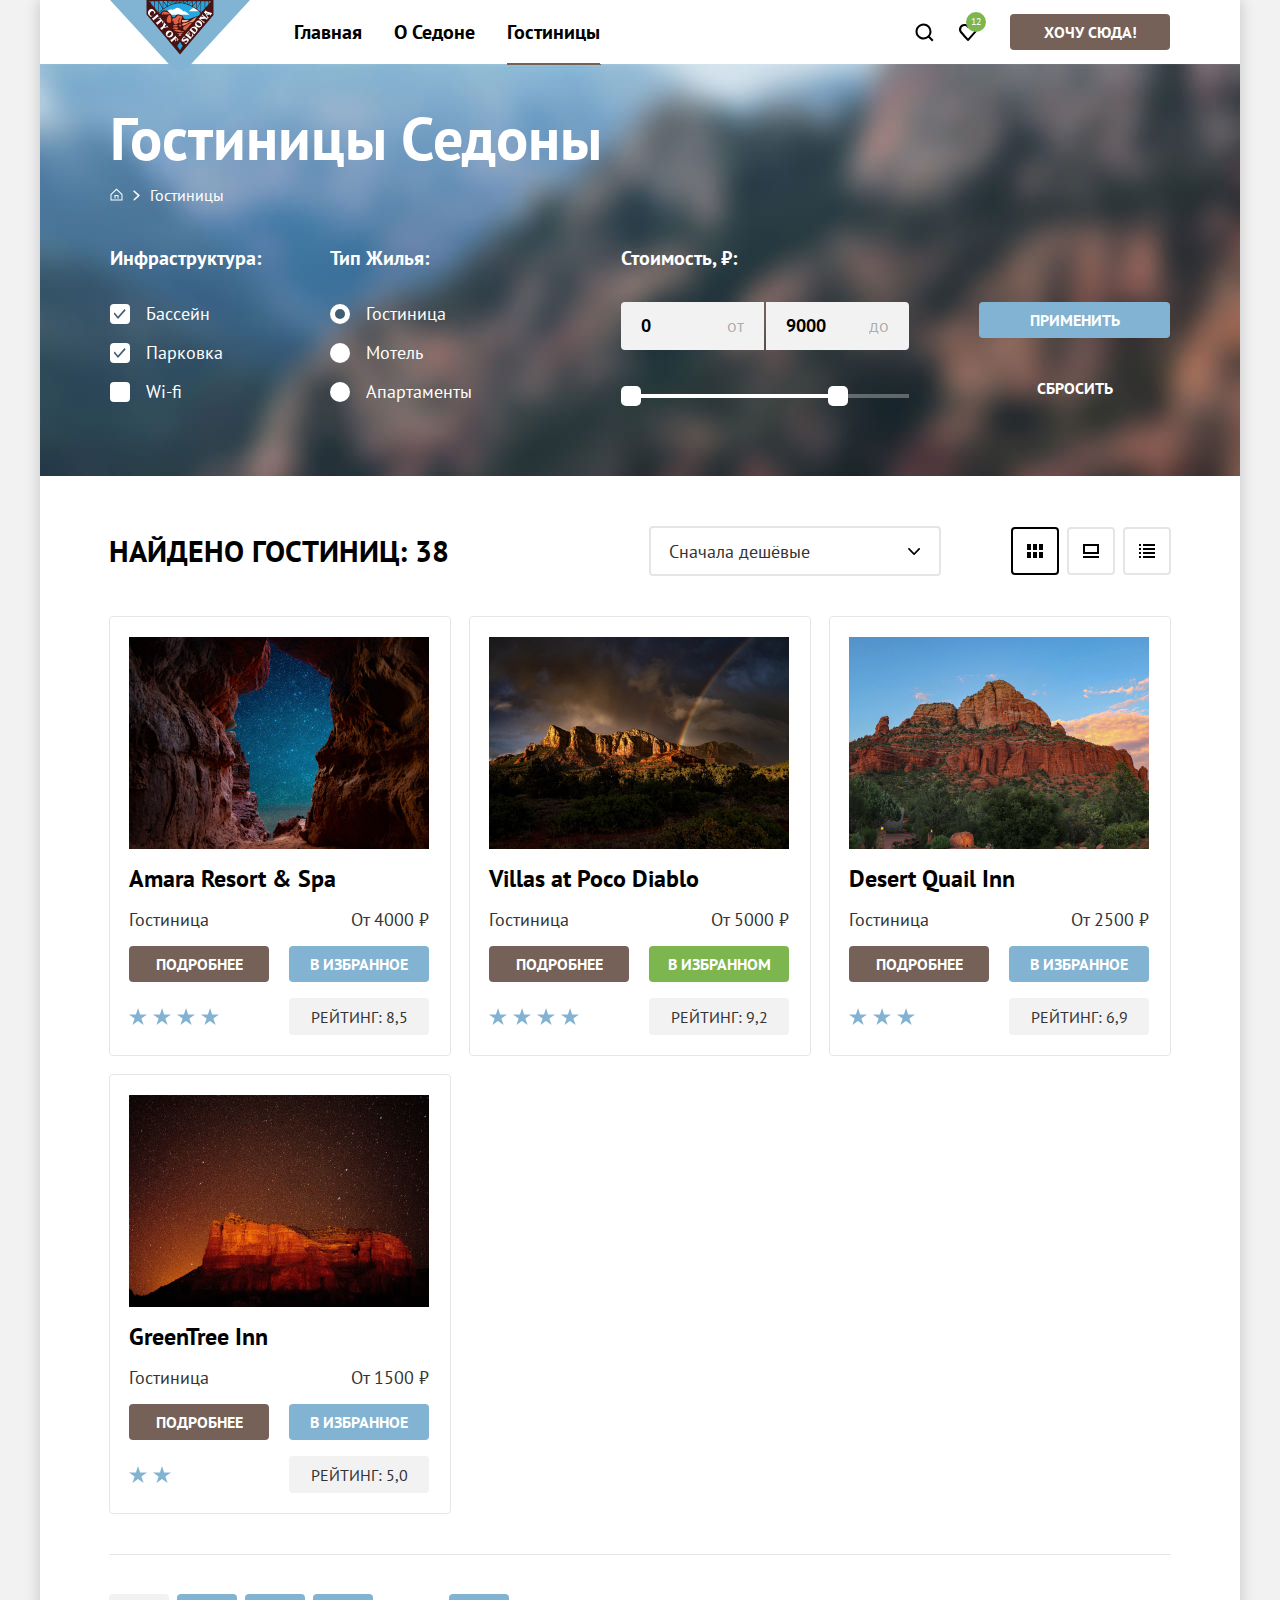
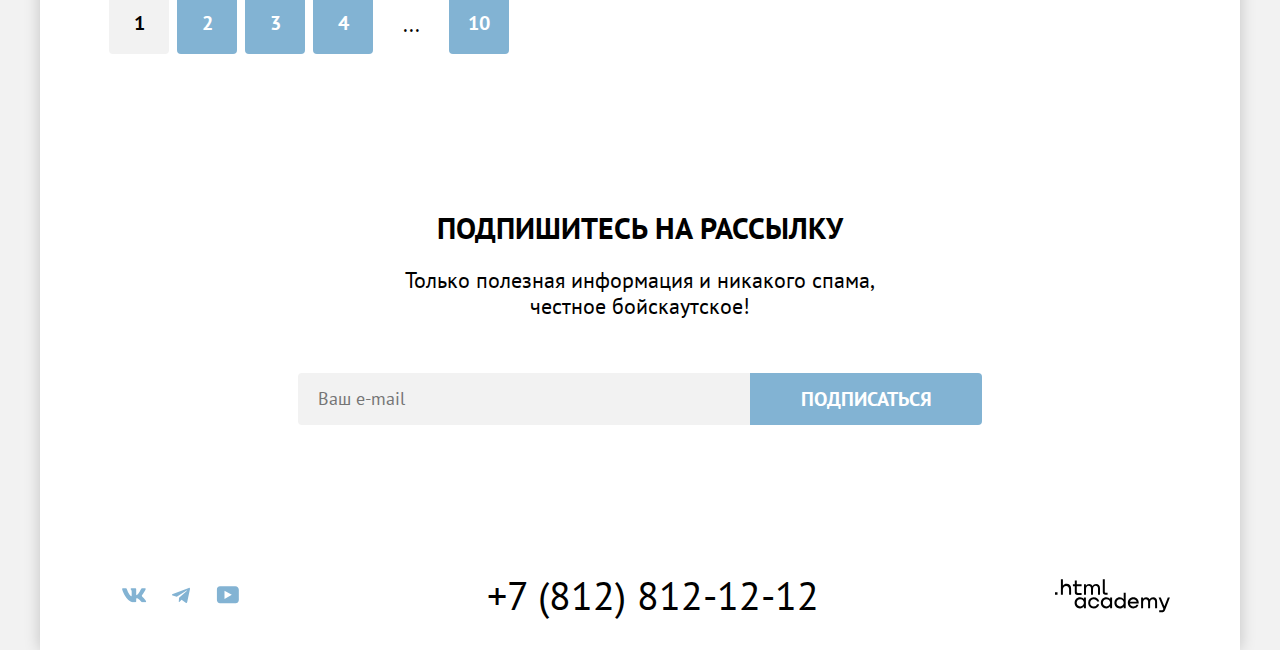
==== commit b5f15352: "Исправление замечаний проверяющего наставника" ====
--- a/catalog.html
+++ b/catalog.html
@@ -187,42 +187,18 @@
           </div>
           <ul class="catalog-filter-results-view-buttons">
             <li class="catalog-filter-results-view-item">
-              <a class="catalog-filter-results-button-item catalog-filter-results-button-item-selected" href="#">
+              <a class="catalog-filter-results-button-item catalog-tile-view catalog-filter-results-button-item-selected" href="#">
                 <span class="visually-hidden">Показать плиткой</span>
-                <svg xmlns="http://www.w3.org/2000/svg" width="16" height="14" fill="none">
-                  <g fill="#000" clip-path="url(#a)">
-                    <path d="M4 0H0v6h4V0ZM16 0h-4v6h4V0ZM10 0H6v6h4V0ZM4 8H0v6h4V8ZM16 8h-4v6h4V8ZM10 8H6v6h4V8Z" />
-                  </g>
-                  <defs>
-                    <clipPath id="a">
-                      <path fill="#fff" d="M0 0h16v14H0z" />
-                    </clipPath>
-                  </defs>
-                </svg>
               </a>
             </li>
             <li class="catalog-filter-results-view-item">
-              <a class="catalog-filter-results-button-item" href="#">
+              <a class="catalog-filter-results-button-item catalog-card-view" href="#">
                 <span class="visually-hidden">Показать карточки</span>
-                <svg xmlns="http://www.w3.org/2000/svg" width="16" height="14" fill="none">
-                  <path fill="#000" d="M16 12H0v2h16v-2ZM14 2v6H2V2h12Zm2-2H0v10h16V0Z" />
-                </svg>
               </a>
             </li>
             <li class="catalog-filter-results-view-item">
-              <a class="catalog-filter-results-button-item" href="#">
+              <a class="catalog-filter-results-button-item catalog-list-view" href="#">
                 <span class="visually-hidden">Показать списком</span>
-                <svg xmlns="http://www.w3.org/2000/svg" width="16" height="14" fill="none">
-                  <g fill="#000" clip-path="url(#b)">
-                    <path
-                      d="M2 0H0v2h2V0ZM16 0H4v2h12V0ZM2 4H0v2h2V4ZM16 4H4v2h12V4ZM2 8H0v2h2V8ZM16 8H4v2h12V8ZM2 12H0v2h2v-2ZM16 12H4v2h12v-2Z" />
-                  </g>
-                  <defs>
-                    <clipPath id="b">
-                      <path fill="#fff" d="M0 0h16v14H0z" />
-                    </clipPath>
-                  </defs>
-                </svg>
               </a>
             </li>
           </ul>
--- a/styles/styles.css
+++ b/styles/styles.css
@@ -22,7 +22,6 @@
 
 html {
   height: 100%;
-
 }
 
 body {
@@ -34,6 +33,7 @@
   line-height: 21px;
   background-color: #f2f2f2;
   color: #000000;
+  min-width: 1200px;
 }
 
 img {
@@ -44,7 +44,6 @@
 .main-container {
   flex-grow: 1;
 }
-
 
 .button {
   display: inline-block;
@@ -65,7 +64,7 @@
 .button:hover,
 .button:focus {
   background-color: #615048;
-outline: none;
+  outline: none;
 }
 
 .button:active {
@@ -73,8 +72,15 @@
   outline: none;
 }
 
-button:disabled {
-  background-color: #E5E5E5;
+.button:disabled {
+  background-color: #e5e5e5;
+}
+
+.price-button:not([href]) {
+  background-color: #e5e5e5;
+  width: 140px;
+  text-align: center;
+  padding: 8px;
 }
 
 .button-bigger {
@@ -82,8 +88,6 @@
   line-height: 36px;
 }
 
-/* Pages */
-
 .main-header {
   padding: 0 70px;
 }
@@ -122,12 +126,10 @@
   padding-left: 168px;
 }
 
-
 .navigation {
   display: flex;
   width: 892px;
   position: relative;
-
 }
 
 .navigation-link {
@@ -140,7 +142,6 @@
   text-decoration: none;
   color: #000000;
   padding: 20px 16px;
-
 }
 
 .navigation-link:hover,
@@ -175,7 +176,6 @@
   list-style: none;
   padding: 0;
   margin: 0;
-
 }
 
 .navigation-user {
@@ -216,18 +216,17 @@
 
 .button-brown-navigation {
   text-decoration: none;
-  color: #FFFFFF;
+  color: #ffffff;
   margin: 0;
   width: 160px;
   background-color: #756157;
-  padding: 8px 0;
+  padding: 8px;
 }
 
 .button-brown-navigation:hover,
 .button-brown-navigation:focus {
-background-color: #615048;
-outline: none;
-
+  background-color: #615048;
+  outline: none;
 }
 
 .button-brown-navigation:active {
@@ -271,9 +270,9 @@
   line-height: 10px;
   padding: 5px;
   text-align: center;
-  background: #7DB54F;
+  background: #7db54f;
   border-radius: 50%;
-  color: #FFFFFF;
+  color: #ffffff;
 }
 
 .nav-user-favorite:hover,
@@ -298,17 +297,15 @@
 }
 
 .main-header-logo-background {
-  background-image: url(../images/framing-welcome-to-sedona.svg), url(../images/background-welcome-to-sedona.jpg);
+  background-image: url("../images/framing-welcome-to-sedona.svg"), url("../images/background-welcome-to-sedona.jpg");
   background-repeat: no-repeat;
   background-position: center bottom, center;
   background-color: #b2d8f1;
   background-size: 100% auto, cover;
-  color: #FFFFFF;
+  color: #ffffff;
   padding: 51px 50px 82px 50px;
 }
 
-
-/* List */
 .advantages-list {
   margin: 0;
   padding: 0;
@@ -316,27 +313,31 @@
   flex-wrap: wrap;
   text-align: center;
 }
-
 
 .advantages-item {
   width: 400px;
-  height: 385px;
+  min-height: 385px;
   display: flex;
   justify-content: center;
   flex-direction: column;
   padding: 85px;
+  text-align: center;
 }
 
 .advantages-item-dark-blue-photo-after-text {
   display: flex;
   text-align: center;
   width: 1200px;
+  color: #ffffff;
+  background-color: #82b3d3;
 }
 
 .advantages-item-dark-blue-photo-before-text {
   display: flex;
   text-align: center;
   width: 1200px;
+  color: #ffffff;
+  background-color: #82b3d3;
 }
 
 .advantages-item-no-photo {
@@ -346,7 +347,6 @@
   width: 400px;
   padding: 85px;
 }
-
 
 .city-description-title {
   font-size: 30px;
@@ -359,8 +359,6 @@
   margin: 0 auto;
   width: 800px;
   margin-bottom: 25px;
-
-
 }
 
 .city-description-subtitle {
@@ -379,11 +377,9 @@
   padding-top: 70px;
   padding-bottom: 69px;
   margin-bottom: 21px;
-  background-color: #FFFFFF;
-}
-
-
-/* Title */
+  background-color: #ffffff;
+}
+
 .advantages-title {
   font-size: 24px;
   font-weight: 700;
@@ -394,7 +390,6 @@
   position: relative;
   overflow-wrap: break-word;
 }
-
 
 .advantages-title-promo::before {
   position: absolute;
@@ -409,7 +404,7 @@
 }
 
 .promo-dark .advantages-title-promo::before {
-  background-color: #FFFFFF;
+  background-color: #ffffff;
 }
 
 .advantages-description {
@@ -438,22 +433,12 @@
   padding: 102px 85px;
 }
 
-.advantages-item-dark-blue-photo-after-text {
-  color: #ffffff;
-  background-color: #82b3d3;
-}
-
 .advantages-item-light-blue {
   background-color: rgba(131, 179, 211, 0.12);
 }
 
 .advantages-item-medium-blue {
   background-color: rgba(131, 179, 211, 0.2);
-}
-
-.advantages-item-dark-blue-photo-before-text {
-  color: #ffffff;
-  background-color: #82b3d3;
 }
 
 .text-why-come-to-sedona {
@@ -471,7 +456,6 @@
   width: 505px;
   margin: 0 auto;
   margin-bottom: 20px;
-
 }
 
 .welcome-to-sedona-subtitle {
@@ -492,19 +476,18 @@
   display: flex;
   justify-content: flex-start;
   flex-wrap: wrap;
-
 }
 
 .why-come-to-sedona-item {
   width: 400px;
-  height: 385px;
+  min-height: 385px;
   display: flex;
   justify-content: center;
   flex-direction: column;
   padding: 81px 85px;
   align-items: center;
-}
-
+  text-align: center;
+}
 
 .why-come-to-sedona-title {
   font-size: 24px;
@@ -607,7 +590,6 @@
   margin-top: 53px;
 }
 
-
 .interested-button:hover,
 .interested-button:focus {
   background-color: #615048;
@@ -629,13 +611,11 @@
   padding-top: 96px;
   padding-bottom: 105px;
   color: #000000;
-
 }
 
 .subscription-title {
   text-decoration: none;
   text-transform: uppercase;
-
   margin: 0 auto;
   font-size: 30px;
   font-weight: 700;
@@ -654,7 +634,6 @@
   text-transform: none;
   padding: 0 100px;
   margin: 0 auto;
-
 }
 
 .subscription-form {
@@ -670,17 +649,17 @@
   padding: 14px 20px;
   border-radius: 4px 0 0 4px;
   border: none;
-  background-color: #F2F2F2;
+  background-color: #f2f2f2;
   font-family: inherit;
 }
 
 .subscription-form-input:hover,
 .subscription-form-input:active {
-  background-color: #E6E6E6;
+  background-color: #e6e6e6;
 }
 
 .subscription-form-input:focus {
-  outline: 1px solid #68A2CA;
+  outline: 1px solid #68a2ca;
   outline-offset: -1px;
 }
 
@@ -700,20 +679,19 @@
 
 .subscription-form-button:hover,
 .subscription-form-button:focus {
-  background-color: #68A2CA;
+  background-color: #68a2ca;
   outline: none;
 }
 
 .subscription-form-button:active {
-  background-color: #82B3D3;
+  background-color: #82b3d3;
   color: rgba(255, 255, 255, 0.3);
   outline: none;
 }
 
 .subscription-form-button:disabled {
-  background-color: #E5E5E5;
-}
-
+  background-color: #e5e5e5;
+}
 
 .phone-number {
   font-size: 40px;
@@ -724,7 +702,6 @@
   text-decoration: none;
   padding-top: 5px;
   padding-bottom: 5px;
-
 }
 
 .phone-number:hover,
@@ -738,8 +715,6 @@
   opacity: 0.3;
 }
 
-
-
 .htmlacademy-link {
   padding-top: 5px;
 }
@@ -763,16 +738,13 @@
   opacity: 0.3;
 }
 
-
-
-
 .main-catalog-filter-background {
-  background-image: url(../images/filter.jpg);
+  background-image: url("../images/filter.jpg");
   background-size: cover;
   background-color: #b2d8f1;
   background-repeat: no-repeat;
   background-position: center;
-  color: #FFFFFF;
+  color: #ffffff;
   margin: 0 auto;
   width: 1200px;
   padding: 35px 70px 70px 70px;
@@ -782,9 +754,7 @@
   font-size: 18px;
   line-height: 21px;
   color: #ffffff;
-
-}
-
+}
 
 .inner-header-title {
   font-size: 60px;
@@ -794,7 +764,6 @@
 }
 
 .breadcrumbs {
-
   display: flex;
   flex-wrap: wrap;
   align-items: center;
@@ -807,7 +776,6 @@
 .breadcrumbs-item {
   margin-right: 27px;
   position: relative;
-
 }
 
 .breadcrumbs-item:not(:last-child)::after {
@@ -818,7 +786,7 @@
   right: -17px;
   width: 7px;
   height: 21px;
-  background-image: url(../images/breadcrumbs-navigation.svg);
+  background-image: url("../images/breadcrumbs-navigation.svg");
   background-repeat: no-repeat;
   background-position: center;
   color: currentcolor;
@@ -837,12 +805,12 @@
 }
 
 .breadcrumbs-icon {
-  fill: #FFFFFF;
+  fill: #ffffff;
   cursor: pointer;
 }
 
 .breadcrumbs a {
-  color: #FFFFFF;
+  color: #ffffff;
   text-decoration: none;
 }
 
@@ -856,8 +824,6 @@
   opacity: 0.3;
   outline: none;
 }
-
-
 
 .catalog-filter {
 
@@ -883,7 +849,6 @@
 .catalog-filter-price {
   width: 288px;
   margin-left: auto;
-
 }
 
 .control:hover {
@@ -891,7 +856,7 @@
 }
 
 .control:focus-within .control-mark {
-  outline: 3px solid #83B3D3;
+  outline: 3px solid #83b3d3;
 }
 
 .control:active {
@@ -899,18 +864,16 @@
 }
 
 .catalog-filter-price-inputs-wrap {
-  background-color: #F2F2F2;
+  background-color: #f2f2f2;
   overflow: auto;
   width: 143px;
   padding: 12px 20px;
   border-radius: 4px 0 0 4px;
-
 }
 
 .catalog-filter-price-inputs-wrap-max {
   margin-left: 2px;
   border-radius: 0 4px 4px 0;
-
 }
 
 .catalog-filter-price-range-span {
@@ -919,7 +882,6 @@
   color: rgba(0, 0, 0, 0.3);
   max-width: 20px;
   overflow: auto;
-
 }
 
 .catalog-filter-price-range {
@@ -927,17 +889,12 @@
   text-align: left;
   background-color: transparent;
   border: none;
-  -webkit-appearance: textfield;
   appearance: textfield;
   font: inherit;
   padding: 0;
   font-size: 18px;
   font-weight: 700;
   line-height: 24px;
-
-}
-
-.catalog-filter-price-range {
   outline: none;
 }
 
@@ -948,22 +905,23 @@
 
 .catalog-filter-price-range[type="number"]::-webkit-outer-spin-button,
 .catalog-filter-price-range[type="number"]::-webkit-inner-spin-button {
-    -webkit-appearance: none;
-}
-
-.catalog-filter-price-range[type='number'],
+  -webkit-appearance: none;
+}
+
+.catalog-filter-price-range[type="number"],
 .catalog-filter-price-range[type="number"]:hover,
 .catalog-filter-price-range[type="number"]:focus {
+  appearance: textfield;
   -moz-appearance: textfield;
 }
 
 .catalog-filter-price-inputs-wrap:hover {
-  background-color: #E6E6E6;
+  background-color: #e6e6e6;
 }
 
 .catalog-filter-price-inputs-wrap:focus-within {
-  background-color: #E6E6E6;
-  outline: 3px solid #83B3D3;
+  background-color: #e6e6e6;
+  outline: 3px solid #83b3d3;
 }
 
 .catalog-filter-group:nth-child(2) {
@@ -981,6 +939,7 @@
   padding: 8px 50px;
   margin-bottom: 32px;
   margin-top: 56px;
+  background-color: #82b3d3;
 }
 
 .catalog-filter-button-reset {
@@ -1002,7 +961,6 @@
   margin: 0;
   padding: 0;
 }
-
 
 .catalog-filter-title {
   font-size: 20px;
@@ -1021,7 +979,6 @@
   font-size: 18px;
   line-height: 23px;
   font-weight: 400;
-
   position: relative;
   display: block;
   padding-left: 36px;
@@ -1034,11 +991,11 @@
   left: 0;
   width: 20px;
   height: 20px;
-  background-color: #FFFFFF;
+  background-color: #ffffff;
   border-radius: 4px;
 }
 
-.control-input[type="checkbox"]:checked + .control-mark::before {
+.control-input[type="checkbox"]:checked+.control-mark::before {
   content: "";
   display: block;
   position: absolute;
@@ -1046,23 +1003,23 @@
   top: 5px;
   width: 12px;
   height: 10px;
-  background-image: url(../images/input-checkbox.svg);
+  background-image: url("../images/input-checkbox.svg");
   background-repeat: no-repeat;
   background-position: center;
 }
 
-.control-input[type="radio"]:checked + .control-mark::before {
+.control-input[type="radio"]:checked+.control-mark::before {
   position: absolute;
   top: 5px;
   left: 5px;
   width: 10px;
   height: 10px;
-  background-color: #3F5E72;
+  background-color: #3f5e72;
   border-radius: 50%;
   content: "";
 }
 
-.control-input[type="radio"] + .control-mark {
+.control-input[type="radio"]+.control-mark {
   border-radius: 50%;
 }
 
@@ -1074,31 +1031,26 @@
   font-size: 17px;
   line-height: 24px;
   font-weight: 400;
-
-}
-
-
-
+}
 
 .catalog-filter-price-slider {
   top: 7px;
   height: 4px;
   background-color: rgba(255, 255, 255, 0.3);
   position: relative;
-
 }
 
 .catalog-filter-price-slider-wrap {
   position: absolute;
   height: 4px;
-  background-color: #FFFFFF;
+  background-color: #ffffff;
 }
 
 .catalog-filter-button-min {
   position: absolute;
   width: 20px;
   height: 20px;
-  background: #FFFFFF;
+  background: #ffffff;
   border: none;
   border-radius: 5px;
   cursor: pointer;
@@ -1112,19 +1064,19 @@
 
 .catalog-filter-button-min:focus {
   box-shadow: 0 4px 10px 0 rgba(0, 0, 0, 0.25);
-  outline: 3px solid #83B3D3;
+  outline: 3px solid #83b3d3;
 }
 
 .catalog-filter-button-min:active {
   box-shadow: 0 7px 15px 0 rgba(0, 0, 0, 0.4);
-  outline: 2px solid #83B3D3;
+  outline: 2px solid #83b3d3;
 }
 
 .catalog-filter-button-max {
   position: absolute;
   width: 20px;
   height: 20px;
-  background: #FFFFFF;
+  background: #ffffff;
   border: none;
   border-radius: 5px;
   cursor: pointer;
@@ -1138,36 +1090,28 @@
 
 .catalog-filter-button-max:focus {
   box-shadow: 0 4px 10px 0 rgba(0, 0, 0, 0.25);
-  outline: 3px solid #83B3D3;
+  outline: 3px solid #83b3d3;
 }
 
 .catalog-filter-button-max:active {
   box-shadow: 0 7px 15px 0 rgba(0, 0, 0, 0.4);
-  outline: 2px solid #83B3D3;
-}
-
-.catalog-filter-button-submit {
-  background-color: #82b3d3;
+  outline: 2px solid #83b3d3;
 }
 
 .catalog-filter-button-submit:hover,
 .catalog-filter-button-submit:focus {
-  background-color: #68A2CA;
+  background-color: #68a2ca;
   outline: none;
 }
 
 .catalog-filter-button-submit:active {
-  background-color: #82B3D3;
+  background-color: #82b3d3;
   color: rgba(255, 255, 255, 0.3);
   outline: none;
 }
 
 .catalog-filter-button-submit:disabled {
-  background-color: #E5E5E5;
-}
-
-.catalog-filter-button-reset {
-  background-color: transparent;
+  background-color: #e5e5e5;
 }
 
 .catalog-filter-button-reset:hover {
@@ -1178,8 +1122,8 @@
 
 .catalog-filter-button-reset:focus {
   background-color: transparent;
-  outline: 3px solid #83B3D3;
-  color: #FFFFFF;
+  outline: 3px solid #83b3d3;
+  color: #ffffff;
 }
 
 .catalog-filter-button-reset:active {
@@ -1213,26 +1157,26 @@
 
 .catalog-filter-results-select {
   min-width: 292px;
-  border: 2px solid #E5E5E5;
+  border: 2px solid #e5e5e5;
   border-radius: 4px;
   margin: 0;
   padding: 13px 18px 12px 18px;
-  background-image: url(../images/arrow.svg);
+  background-image: url("../images/arrow.svg");
   background-repeat: no-repeat;
-  background-position: right 12px center;
+  background-position: right 19px center;
   font-family: inherit;
   font-size: 18px;
   line-height: 21px;
   font-weight: 400;
   color: #333333;
-  -webkit-appearance: none;
   appearance: none;
-
+  -moz-appearance: none;
+  background-color: #ffffff;
 }
 
 .catalog-filter-results-select:hover,
 .catalog-filter-results-select:focus {
-  border-color: #68A2CA;
+  border-color: #68a2ca;
 }
 
 .catalog-filter-results-select:disabled {
@@ -1248,8 +1192,6 @@
   margin-right: 70px;
   margin-left: auto;
 }
-
-
 
 .catalog-filter-results-view-buttons {
   margin: 0;
@@ -1259,19 +1201,31 @@
   grid-template-columns: repeat(3, 1fr);
   gap: 8px;
   align-items: center;
-  list-style: none;
-
+}
+
+.catalog-tile-view {
+  background-image: url("../images/view-icon.svg");
+}
+
+.catalog-card-view {
+  background-image: url("../images/view-icon-2.svg");
+}
+
+.catalog-list-view {
+  background-image: url("../images/view-icon-3.svg");
 }
 
 .catalog-filter-results-button-item {
   display: flex;
-    justify-content: center;
-    align-items: center;
-    width: 48px;
-    height: 48px;
-    padding: 12px 14px;
-    border: 2px solid #E5E5E5;
-    border-radius: 4px;
+  justify-content: center;
+  align-items: center;
+  width: 48px;
+  height: 48px;
+  border: 2px solid #e5e5e5;
+  border-radius: 4px;
+  background-repeat: no-repeat;
+  background-position: center;
+  padding: 17px 16px;
 }
 
 .catalog-filter-results-button-item:hover {
@@ -1279,10 +1233,10 @@
 }
 
 .catalog-filter-results-button-item:focus {
-  border-color: #68A2CA;
-}
-
-.catalog-filter-results-button-item:active  {
+  border-color: #68a2ca;
+}
+
+.catalog-filter-results-button-item:active {
   border-color: #000000;
 }
 
@@ -1290,6 +1244,7 @@
 
   border-color: #000000;
 }
+
 .catalog-cards-list {
   width: 1200px;
   padding: 0 69px;
@@ -1298,24 +1253,17 @@
   gap: 18px;
   list-style: none;
   margin: 0;
-
-
-}
-
-
+}
 
 .catalog-cards-item {
   background-color: #ffffff;
   border-radius: 4px;
-  border: 1px solid #E6E6E6;
+  border: 1px solid #e6e6e6;
   width: 340px;
   display: flex;
   flex-direction: column;
   min-width: 342px;
   padding: 20px 19px;
-
-
-
 }
 
 .card-description {
@@ -1334,12 +1282,16 @@
   text-decoration: none;
 }
 
+.card-image {
+  vertical-align: bottom;
+}
+
 .card-image:hover {
   opacity: 0.6;
 }
 
 .card-image:focus {
-  outline: 3px solid #83B3D3;
+  outline: 3px solid #83b3d3;
   opacity: 0.6;
 }
 
@@ -1353,27 +1305,24 @@
   font-weight: 700;
   line-height: 28px;
   color: #000000;
-
-    margin: 16px 0;
+  margin: 16px 0;
 }
 
 .card-type-of-housing {
   font-weight: 400;
   color: #333333;
   margin: 0;
-
 }
 
 .card-price {
   font-weight: 400;
   color: #333333;
   text-align: end;
-    margin: 0;
+  margin: 0;
 }
 
 .card-price-buttons {
   margin: 0;
-
 }
 
 .button-blue {
@@ -1385,31 +1334,30 @@
 
 .button-blue:hover,
 .button-blue:focus {
-  background-color: #68A2CA;
+  background-color: #68a2ca;
   outline: none;
 }
 
 .button-blue:active {
-  background-color: #82B3D3;
+  background-color: #82b3d3;
   color: rgba(255, 255, 255, 0.3);
   outline: none;
 }
 
 .button-blue:disabled {
-  background-color: #E5E5E5;
-}
-
+  background-color: #e5e5e5;
+}
 
 .button-green {
   background-color: #7db54f;
   width: 140px;
-    text-align: center;
-    padding: 8px;
+  text-align: center;
+  padding: 8px;
 }
 
 .button-green:hover,
 .button-green:focus {
-  background-color: #6C9E42;
+  background-color: #6c9e42;
   outline: none;
 }
 
@@ -1420,9 +1368,9 @@
 
 .button-brown {
   background-color: #756157;
-    width: 140px;
-    text-align: center;
-    padding: 8px;
+  width: 140px;
+  text-align: center;
+  padding: 8px;
 }
 
 .catalog-card-rating {
@@ -1437,15 +1385,14 @@
 .rating-star {
   margin: 0;
   width: 140px;
-
-    padding: 0;
-    display: flex;
-    flex-wrap: wrap;
-    align-items: center;
+  padding: 0;
+  display: flex;
+  flex-wrap: wrap;
+  align-items: center;
 }
 
 .star-icon {
-  fill: #83B3D3;
+  fill: #83b3d3;
 }
 
 .star-icon:not(:last-child) {
@@ -1454,18 +1401,27 @@
 
 .catalog-cards-rating {
   grid-column: 2 / 3;
-    background-color: #F2F2F2;
-    font-size: 16px;
-    line-height: 20px;
-    text-align: center;
-    text-transform: uppercase;
-    width: 140px;
-    border-radius: 4px;
-    padding-top: 9px;
-    padding-bottom: 8px;
-    color: #333333;
-    margin: 0;
-
+  background-color: #f2f2f2;
+  font-size: 16px;
+  line-height: 20px;
+  text-align: center;
+  text-transform: uppercase;
+  width: 140px;
+  border-radius: 4px;
+  padding-top: 9px;
+  padding-bottom: 8px;
+  color: #333333;
+  margin: 0;
+}
+
+ul.pagination::before {
+  content: "";
+  height: 1px;
+  background-color: #e6e6e6;
+  top: 0;
+  left: 69px;
+  right: 69px;
+  position: absolute;
 }
 
 .pagination {
@@ -1475,15 +1431,13 @@
   margin: 0;
   margin-top: 40px;
   list-style: none;
-  border-top: 1px solid #E6E6E6;
   padding: 40px 69px 60px 69px;
-}
-
-
+  position: relative
+}
 
 .pagination-link {
   display: block;
-  background-color: #82B3D3;
+  background-color: #82b3d3;
   border: none;
   min-width: 60px;
   min-height: 60px;
@@ -1493,7 +1447,7 @@
   font-weight: 700;
   line-height: 36px;
   text-transform: uppercase;
-  color: #FFFFFF;
+  color: #ffffff;
   padding: 11px 0;
   cursor: pointer;
   text-decoration: none;
@@ -1506,12 +1460,12 @@
 
 .pagination-link:hover,
 .pagination-link:focus {
-  outline: 1px solid #82B3D3;
-  background-color: #68A2CA;
+  outline: 1px solid #82b3d3;
+  background-color: #68a2ca;
 }
 
 .pagination-link:active {
-  background-color: #82B3D3;
+  background-color: #82b3d3;
   color: rgba(255, 255, 255, 0.3);
   outline: none;
 }
@@ -1519,7 +1473,7 @@
 .pagination-current:hover,
 .pagination-current:focus,
 .pagination-current:active {
-  background-color: #F2F2F2;
+  background-color: #f2f2f2;
   color: #000000;
   outline: none;
 }
@@ -1527,30 +1481,31 @@
 .pagination-hidden:hover,
 .pagination-hidden:focus,
 .pagination-hidden:active {
-  background-color: #FFFFFF;
+  background-color: #ffffff;
   color: #000000;
   outline: none;
 }
 
 .pagination-hidden {
   display: flex;
-    align-items: center;
-    justify-content: center;
-    min-width: 60px;
-    min-height: 60px;
-    padding: 0;
-    background-color: #FFFFFF;
-    color: #000000;
-    font-size: 22px;
-    line-height: 26px;
-    font-weight: 400;
+  align-items: center;
+  justify-content: center;
+  min-width: 60px;
+  min-height: 60px;
+  padding: 0;
+  background-color: #ffffff;
+  color: #000000;
+  font-size: 22px;
+  line-height: 26px;
+  font-weight: 400;
 }
 
 .subscription-main {
   background-image: url("../images/subscription.jpg");
-  background-size: 100% auto;
+  background-size: cover;
   background-repeat: no-repeat;
-  color: #FFFFFF;
+  color: #ffffff;
+  background-color: #68a2ca;
 }
 
 .subscription-title-catalog {
@@ -1610,16 +1565,16 @@
 
 .footer-social-link:hover .social-icon,
 .footer-social-link:focus .social-icon {
-  fill: #68A2CA;
+  fill: #68a2ca;
 }
 
 .footer-social-link:active .social-icon {
-  fill: #68A2CA;
+  fill: #68a2ca;
   opacity: 0.3;
 }
 
 .social-icon {
-  fill: #83B3D3;
+  fill: #83b3d3;
   position: absolute;
   top: 50%;
   left: 50%;
@@ -1660,8 +1615,9 @@
 
 .modal-authentication {
   width: 717px;
-}
-
+  max-height: 700px;
+  overflow-y: auto;
+}
 
 .modal-close {
   position: absolute;
@@ -1672,7 +1628,7 @@
   margin-right: 50px;
   width: 52px;
   height: 52px;
-  background-color: #F2F2F2;
+  background-color: #f2f2f2;
   border: none;
   border-radius: 50%;
   cursor: pointer;
@@ -1693,11 +1649,11 @@
 }
 
 .modal-close:hover {
-  background-color: #E6E6E6;
+  background-color: #e6e6e6;
 }
 
 .modal-close:focus {
-  outline: 3px solid #83B3D3;
+  outline: 3px solid #83b3d3;
 }
 
 .modal-close:active {
@@ -1719,8 +1675,6 @@
   line-height: 36px;
   text-transform: uppercase;
 }
-
-
 
 .modal-form-wrapper {
   width: 577px;
@@ -1750,7 +1704,7 @@
   line-height: 24px;
   padding: 12px 40px 12px 20px;
   border: none;
-  background-color: #F2F2F2;
+  background-color: #f2f2f2;
   border-radius: 4px;
 }
 
@@ -1775,12 +1729,12 @@
 
 .input-date:hover {
   outline: none;
-  background-color: #E6E6E6;
+  background-color: #e6e6e6;
 }
 
 .input-date:focus {
-  outline: 3px solid #83B3D3;
-  background-color: #E6E6E6;
+  outline: 3px solid #83b3d3;
+  background-color: #e6e6e6;
 }
 
 .input-date:disabled {
@@ -1796,7 +1750,7 @@
 }
 
 .modal-error {
-  color: #FF5757;
+  color: #ff5757;
 }
 
 .form-label-date {
@@ -1818,7 +1772,7 @@
   align-items: center;
   border: 1px solid transparent;
   border-radius: 4px;
-  background-color: #F2F2F2;
+  background-color: #f2f2f2;
   padding: 0;
 }
 
@@ -1827,33 +1781,32 @@
   justify-content: center;
   align-items: center;
   border: none;
-  background-color: #F2F2F2;
+  background-color: #f2f2f2;
   outline: none;
   padding: 13px 10px;
   cursor: pointer;
 }
 
-
 .svg-adults {
   opacity: 0.3;
 }
 
-.button-travelers button:hover .svg-adults {
+.button-travelers:hover .svg-adults {
   opacity: 1;
 }
 
-.button-travelers button:focus .svg-adults {
-  outline: 3px solid #82B3D3;
+.button-travelers:focus .svg-adults {
+  outline: 3px solid #82b3d3;
   border-radius: 4px;
   opacity: 1;
 }
 
-.button-travelers button:active .svg-adults {
+.button-travelers:active .svg-adults {
   outline: none;
   opacity: 0.3;
 }
 
-.button-travelers button:disabled {
+.button-travelers:disabled .svg-adults {
   opacity: 0.1;
 }
 
@@ -1870,7 +1823,7 @@
   border: none;
   text-align: center;
   -webkit-appearance: textfield;
-          appearance: textfield;
+  appearance: textfield;
   outline: none;
 }
 
@@ -1878,21 +1831,9 @@
 .form-input-field::-webkit-inner-spin-button {
   display: none;
   -webkit-appearance: none;
-          appearance: none;
-  margin: 0;
-}
-
-input[type='number'] {
-  -webkit-appearance: textfield;
-          appearance: textfield;
-}
-
-.modal-submit-btn:active {
-  background-color: #68A2CA;
-  color: rgba(255, 255, 255, 0.3);
-  outline: none;
-}
-
+  appearance: none;
+  margin: 0;
+}
 
 .modal-children-wrapper {
   display: flex;
@@ -1911,12 +1852,18 @@
   width: 26px;
   height: 26px;
   border-radius: 50%;
-  background-color: #83B3D3;
+  background-color: #83b3d3;
   border: none;
   left: 0;
   cursor: pointer;
 }
 
+.tooltip-icon {
+  position: absolute;
+  top: 7px;
+  left: 12px;
+}
+
 .icon-label {
   position: relative;
   padding-right: 26px;
@@ -1924,7 +1871,7 @@
 
 .tooltip-content {
   background-color: #333333;
-  color: #FFFFFF;
+  color: #ffffff;
   font-family: inherit;
   font-size: 16px;
   line-height: 20px;
@@ -1942,13 +1889,13 @@
   display: none;
 }
 
-.tooltip-toggler:hover + .tooltip-content,
-.tooltip-toggler:focus + .tooltip-content {
+.tooltip-toggler:hover+.tooltip-content,
+.tooltip-toggler:focus+.tooltip-content {
   display: block;
 }
 
 .tooltip-content::after {
-  content: '';
+  content: "";
   background-image: url("../images/tooltip.svg");
   width: 19px;
   height: 9px;
@@ -1969,22 +1916,22 @@
   text-align: center;
   margin-top: 25px;
   border-radius: 10px;
-  background-color: #82B3D3;
-    text-decoration: none;
+  background-color: #82b3d3;
+  text-decoration: none;
 }
 
 .modal-submit-btn:hover,
 .modal-submit-btn:focus {
-  background-color: #68A2CA;
+  background-color: #68a2ca;
   outline: none;
 }
 
 .modal-submit-btn:active {
-  background-color: #82B3D3;
+  background-color: #82b3d3;
   color: rgba(255, 255, 255, 0.3);
   outline: none;
 }
 
 .modal-submit-btn:disabled {
-  background-color: #E5E5E5;
-}
+  background-color: #e5e5e5;
+}
